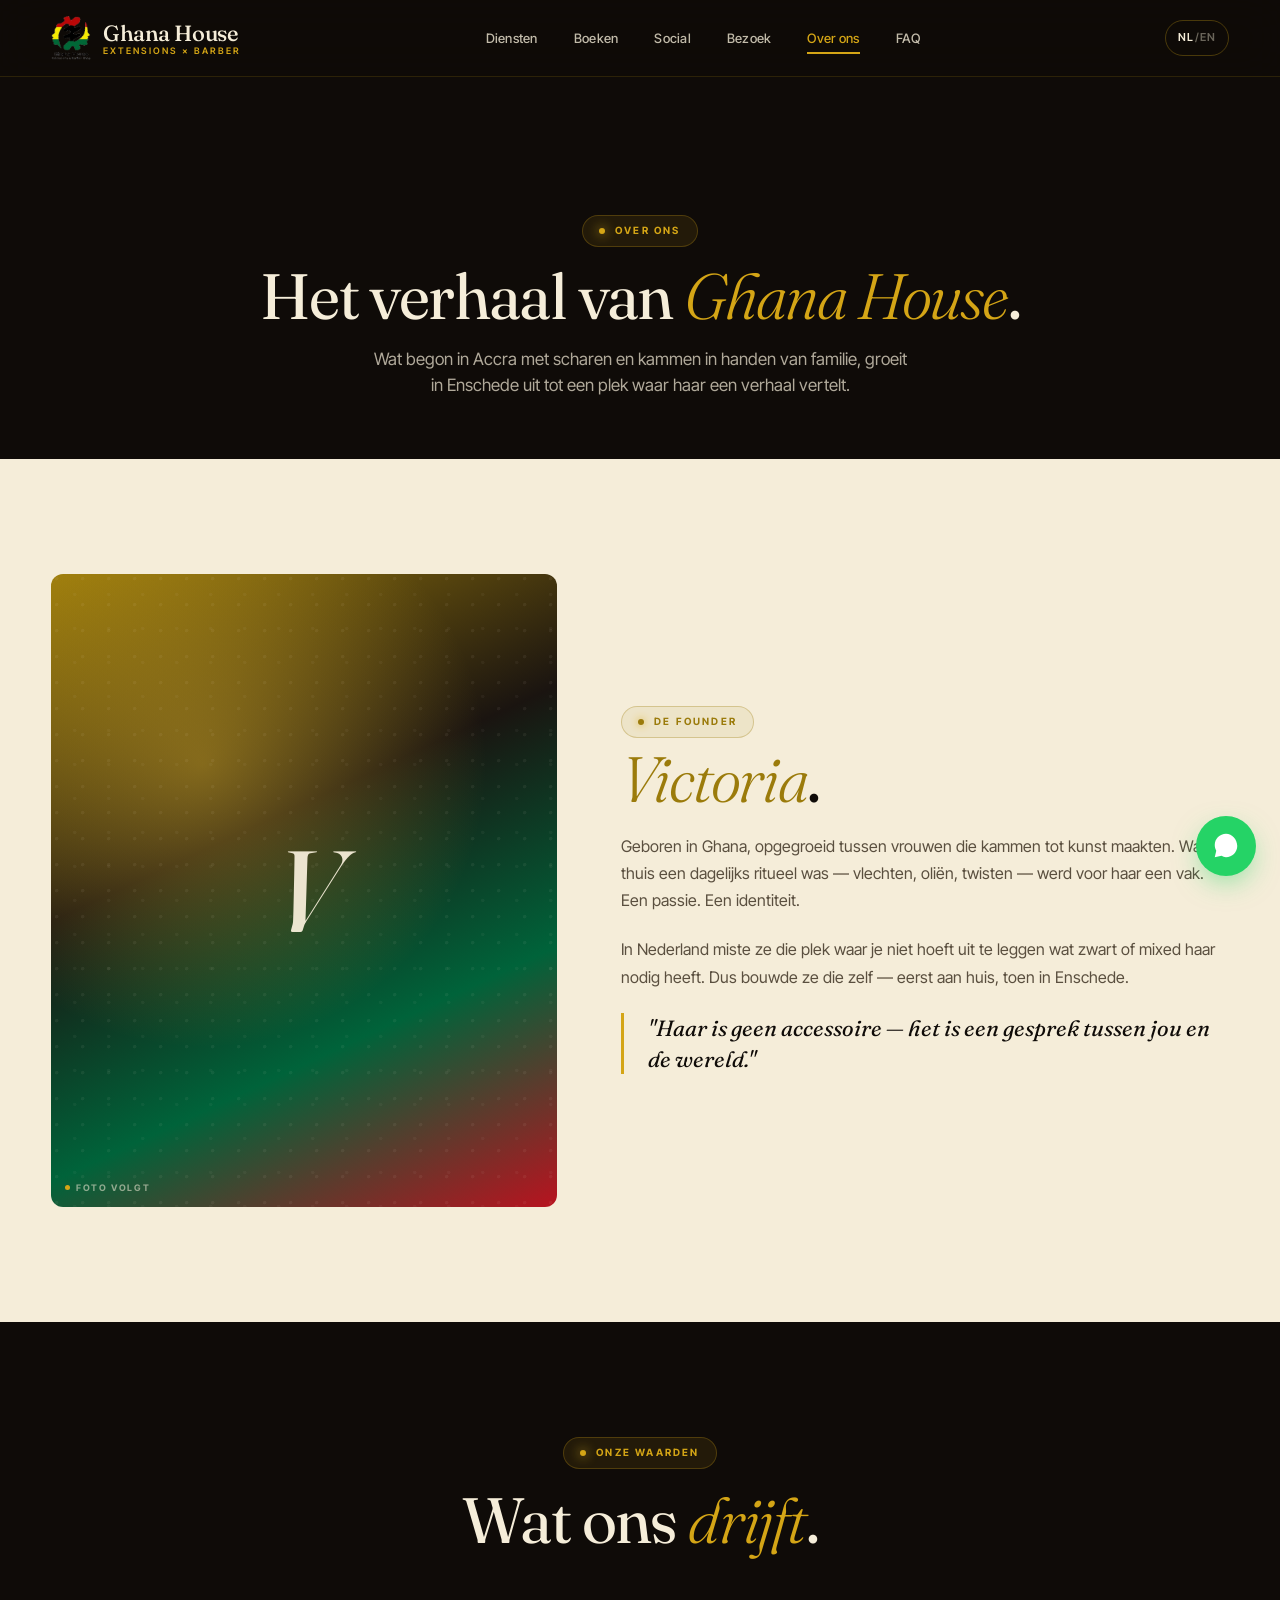
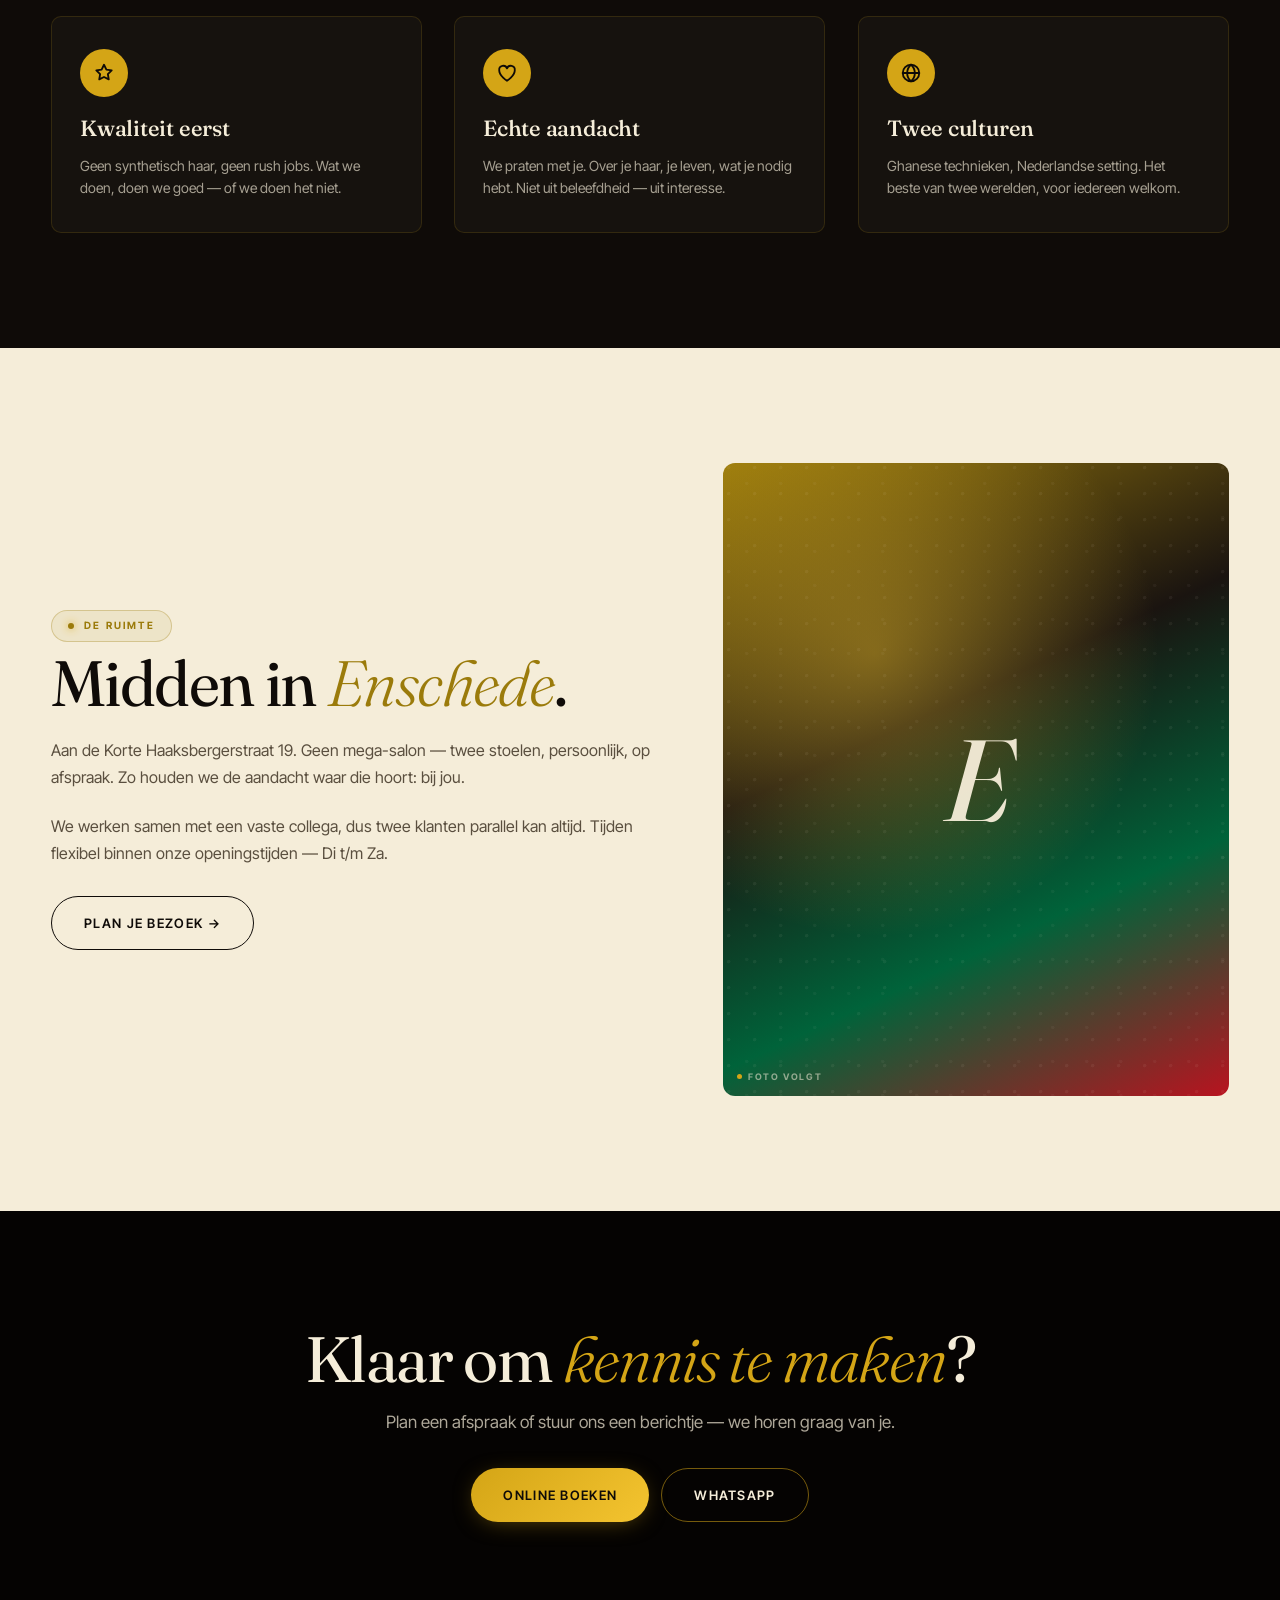
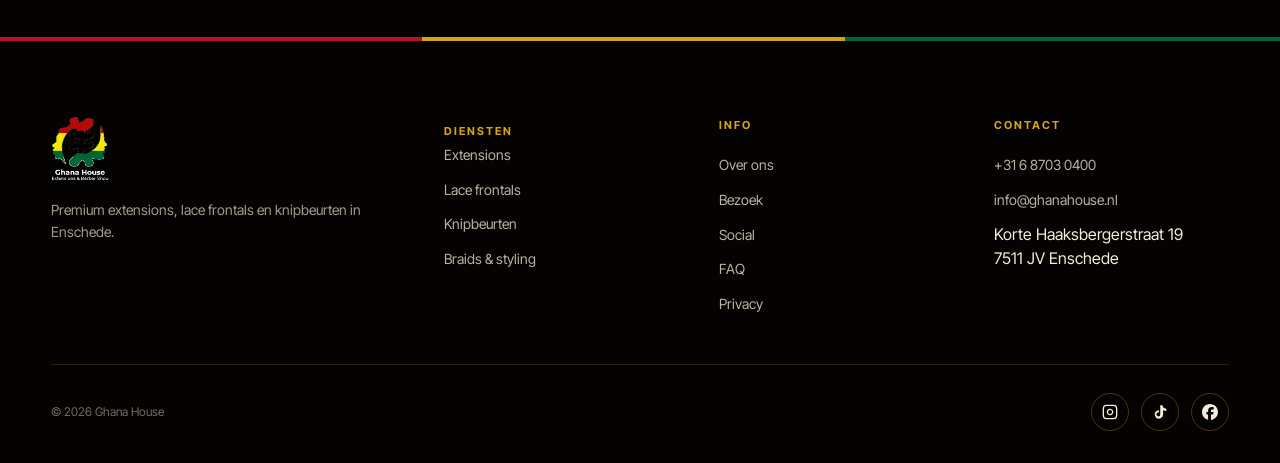
==== about.html @ c2b42cd7 "Add privacy statement (AVG) + footer links; link Google rating to real profile - New privacy.html: b" ====
<!DOCTYPE html>
<html lang="nl">
<head>
  <meta charset="UTF-8" />
  <meta name="viewport" content="width=device-width, initial-scale=1.0, viewport-fit=cover" />
  <meta name="theme-color" content="#0F0B08" />
  <title data-nl="Over ons — Ghana House" data-en="About — Ghana House">Over ons — Ghana House</title>
  <meta name="description" data-nl="Het verhaal van Ghana House — Victoria's reis van Accra naar Enschede. Ghanees vakmanschap in Twente." data-en="The story of Ghana House — Victoria's journey from Accra to Enschede. Ghanaian craftsmanship in Twente." content="Het verhaal van Ghana House — Victoria's reis van Accra naar Enschede. Ghanees vakmanschap in Twente." />
  <link rel="icon" type="image/png" href="/favicon.png" />
  <link rel="canonical" href="https://ghanahouse.nl/about" />
  <meta property="og:type" content="website" />
  <meta property="og:site_name" content="Ghana House" />
  <meta property="og:title" content="Over ons — Ghana House" />
  <meta property="og:description" content="Het verhaal van Ghana House — Victoria's reis van Accra naar Enschede. Ghanees vakmanschap in Twente." />
  <meta property="og:url" content="https://ghanahouse.nl/about" />
  <meta property="og:image" content="https://ghanahouse.nl/logo.png" />
  <meta property="og:locale" content="nl_NL" />
  <meta property="og:locale:alternate" content="en_GB" />
  <meta name="twitter:card" content="summary" />
  <meta name="twitter:title" content="Over ons — Ghana House" />
  <meta name="twitter:description" content="Het verhaal van Ghana House — Victoria's reis van Accra naar Enschede. Ghanees vakmanschap in Twente." />
  <meta name="twitter:image" content="https://ghanahouse.nl/logo.png" />
  <link rel="stylesheet" href="styles.css" />
</head>
<body>
  <a class="skip-link" href="#main"><span data-lang="nl">Naar inhoud</span><span data-lang="en">Skip to content</span></a>

  <header class="site-header">
    <div class="header-inner">
      <a href="/" class="brand-logo">
        <img src="logo.png" alt="Ghana House" />
        <div class="brand-logo-text"><span>Ghana House</span><small>Extensions × Barber</small></div>
      </a>
      <nav class="main-nav">
        <a href="/services"><span data-lang="nl">Diensten</span><span data-lang="en">Services</span></a>
        <a href="/booking"><span data-lang="nl">Boeken</span><span data-lang="en">Book</span></a>
        <a href="/social"><span data-lang="nl">Social</span><span data-lang="en">Social</span></a>
        <a href="/visit"><span data-lang="nl">Bezoek</span><span data-lang="en">Visit</span></a>
        <a href="/about"><span data-lang="nl">Over ons</span><span data-lang="en">About</span></a>
        <a href="/faq">FAQ</a>
      </nav>
      <div class="header-actions">
        <button class="lang-toggle" type="button" id="langToggle" aria-label="Switch language"><span class="lang-nl">NL</span><span style="opacity:.4">/</span><span class="lang-en">EN</span></button>
        <button class="menu-toggle" type="button" id="menuToggle" aria-label="Open menu">
          <svg viewBox="0 0 24 24" fill="none" stroke="currentColor" stroke-width="2"><line x1="3" y1="6" x2="21" y2="6"/><line x1="3" y1="12" x2="21" y2="12"/><line x1="3" y1="18" x2="21" y2="18"/></svg>
        </button>
      </div>
    </div>
  </header>

  <div class="mobile-menu" id="mobileMenu" aria-hidden="true">
    <button class="mobile-menu-close" type="button" id="menuClose" aria-label="Close menu">
      <svg viewBox="0 0 24 24" width="20" height="20" fill="none" stroke="currentColor" stroke-width="2"><line x1="18" y1="6" x2="6" y2="18"/><line x1="6" y1="6" x2="18" y2="18"/></svg>
    </button>
    <nav>
      <a href="/services" class="m-link"><span data-lang="nl">Diensten</span><span data-lang="en">Services</span></a>
      <a href="/booking" class="m-link"><span data-lang="nl">Boeken</span><span data-lang="en">Book</span></a>
      <a href="/social" class="m-link"><span data-lang="nl">Social</span><span data-lang="en">Social</span></a>
      <a href="/visit" class="m-link"><span data-lang="nl">Bezoek</span><span data-lang="en">Visit</span></a>
      <a href="/about" class="m-link"><span data-lang="nl">Over ons</span><span data-lang="en">About</span></a>
      <a href="/faq" class="m-link">FAQ</a>
    </nav>
    <div class="mobile-menu-foot">
      <a href="https://instagram.com/extensions_barbershop" target="_blank" rel="noopener" aria-label="Instagram"><svg viewBox="0 0 24 24" fill="none" stroke="currentColor" stroke-width="2"><rect x="2" y="2" width="20" height="20" rx="5"/><path d="M16 11.37A4 4 0 1 1 12.63 8 4 4 0 0 1 16 11.37z"/><line x1="17.5" y1="6.5" x2="17.51" y2="6.5"/></svg></a>
      <a href="https://tiktok.com/@extensions_barbershop" target="_blank" rel="noopener" aria-label="TikTok"><svg viewBox="0 0 24 24" fill="currentColor"><path d="M19.59 6.69a4.83 4.83 0 0 1-3.77-4.25V2h-3.45v13.67a2.89 2.89 0 0 1-5.2 1.74 2.89 2.89 0 0 1 2.31-4.64 2.93 2.93 0 0 1 .88.13V9.4a6.84 6.84 0 0 0-1-.05A6.33 6.33 0 0 0 5.8 20.1a6.34 6.34 0 0 0 10.86-4.43V9.05a8.16 8.16 0 0 0 4.77 1.52V7.5a4.85 4.85 0 0 1-1.84-.81z"/></svg></a>
      <a href="https://facebook.com/vickyronny" target="_blank" rel="noopener" aria-label="Facebook"><svg viewBox="0 0 24 24" fill="currentColor"><path d="M9.101 23.691v-7.98H6.627v-3.667h2.474v-1.58c0-4.085 1.848-5.978 5.858-5.978.401 0 .955.042 1.468.103a8.68 8.68 0 0 1 1.141.195v3.325a8.623 8.623 0 0 0-.653-.036 26.805 26.805 0 0 0-.733-.009c-.707 0-1.259.096-1.675.309a1.686 1.686 0 0 0-.679.622c-.258.42-.374.995-.374 1.752v1.297h3.919l-.386 2.103-.287 1.564h-3.246v8.245C19.396 23.238 24 18.179 24 12.044c0-6.627-5.373-12-12-12s-12 5.373-12 12c0 5.628 3.874 10.35 9.101 11.647Z"/></svg></a>
      <a href="https://wa.me/31687030400" target="_blank" rel="noopener" aria-label="WhatsApp"><svg viewBox="0 0 32 32" fill="currentColor"><path d="M16.003 3C9.382 3 4 8.383 4 15c0 2.124.555 4.193 1.61 6.014L4 28l7.18-1.586A11.94 11.94 0 0 0 16.003 28C22.624 28 28 22.617 28 16S22.624 3 16.003 3z"/></svg></a>
    </div>
  </div>

  <main id="main" tabindex="-1" style="padding-top: 100px;">

    <!-- HERO -->
    <section class="section-dark" style="padding-bottom: 60px;">
      <div class="container-narrow" style="text-align: center;">
        <span class="eyebrow reveal"><span data-lang="nl">Over ons</span><span data-lang="en">About</span></span>
        <h1 class="section-title reveal reveal-delay-1" style="margin-top: 16px;"><span data-lang="nl">Het verhaal van <em>Ghana House</em>.</span><span data-lang="en">The story of <em>Ghana House</em>.</span></h1>
        <p class="section-intro reveal reveal-delay-2" style="margin: 18px auto 0;"><span data-lang="nl">Wat begon in Accra met scharen en kammen in handen van familie, groeit in Enschede uit tot een plek waar haar een verhaal vertelt.</span><span data-lang="en">What started in Accra with scissors and combs in family hands, grows in Enschede into a place where hair tells a story.</span></p>
      </div>
    </section>

    <!-- VICTORIA STORY -->
    <section class="section-cream">
      <div class="container">
        <div class="story-grid">
          <div class="story-visual reveal">
            <!-- FOTO: photos/victoria.jpg verschijnt hier automatisch zodra toegevoegd. -->
            <img class="visual-photo" src="photos/victoria.jpg" alt="Victoria — founder Ghana House" onerror="this.remove()" />
            <div class="story-visual-text">V</div>
            <span class="visual-caption"><span data-lang="nl">Foto volgt</span><span data-lang="en">Photo coming</span></span>
          </div>
          <div class="story-content reveal reveal-delay-1">
            <span class="eyebrow"><span data-lang="nl">De founder</span><span data-lang="en">The founder</span></span>
            <h2 class="section-title" style="margin-top: 8px;"><span data-lang="nl"><em>Victoria</em>.</span><span data-lang="en"><em>Victoria</em>.</span></h2>
            <p><span data-lang="nl">Geboren in Ghana, opgegroeid tussen vrouwen die kammen tot kunst maakten. Wat thuis een dagelijks ritueel was — vlechten, oliën, twisten — werd voor haar een vak. Een passie. Een identiteit.</span><span data-lang="en">Born in Ghana, raised among women who turned combs into art. What was a daily ritual at home — braiding, oiling, twisting — became a trade for her. A passion. An identity.</span></p>
            <p><span data-lang="nl">In Nederland miste ze die plek waar je niet hoeft uit te leggen wat zwart of mixed haar nodig heeft. Dus bouwde ze die zelf — eerst aan huis, toen in Enschede.</span><span data-lang="en">In the Netherlands she missed that place where you don't have to explain what black or mixed hair needs. So she built it herself — first from home, then in Enschede.</span></p>
            <div class="story-quote"><span data-lang="nl">"Haar is geen accessoire — het is een gesprek tussen jou en de wereld."</span><span data-lang="en">"Hair is not an accessory — it's a conversation between you and the world."</span></div>
          </div>
        </div>
      </div>
    </section>

    <!-- VALUES — features row on dark -->
    <section class="section-dark">
      <div class="container">
        <div class="section-head center reveal">
          <span class="eyebrow"><span data-lang="nl">Onze waarden</span><span data-lang="en">Our values</span></span>
          <h2 class="section-title"><span data-lang="nl">Wat ons <em>drijft</em>.</span><span data-lang="en">What <em>drives</em> us.</span></h2>
        </div>

        <div class="features-row">
          <div class="feature-item reveal">
            <div class="feature-icon">
              <svg width="22" height="22" viewBox="0 0 24 24" fill="none" stroke="currentColor" stroke-width="2" stroke-linecap="round" stroke-linejoin="round"><path d="M12 3l2.6 5.3 5.8.85-4.2 4.1 1 5.75L12 16.3 6.8 19l1-5.75-4.2-4.1 5.8-.85Z"/></svg>
            </div>
            <h3><span data-lang="nl">Kwaliteit eerst</span><span data-lang="en">Quality first</span></h3>
            <p><span data-lang="nl">Geen synthetisch haar, geen rush jobs. Wat we doen, doen we goed — of we doen het niet.</span><span data-lang="en">No synthetic hair, no rush jobs. What we do, we do well — or we don't do it.</span></p>
          </div>
          <div class="feature-item reveal reveal-delay-1">
            <div class="feature-icon">
              <svg width="22" height="22" viewBox="0 0 24 24" fill="none" stroke="currentColor" stroke-width="2" stroke-linecap="round" stroke-linejoin="round"><path d="M12 20.5S3.5 15 3.5 8.9A4.4 4.4 0 0 1 12 7a4.4 4.4 0 0 1 8.5 1.9C20.5 15 12 20.5 12 20.5Z"/></svg>
            </div>
            <h3><span data-lang="nl">Echte aandacht</span><span data-lang="en">Real attention</span></h3>
            <p><span data-lang="nl">We praten met je. Over je haar, je leven, wat je nodig hebt. Niet uit beleefdheid — uit interesse.</span><span data-lang="en">We talk with you. About your hair, your life, what you need. Not out of politeness — out of interest.</span></p>
          </div>
          <div class="feature-item reveal reveal-delay-2">
            <div class="feature-icon">
              <svg width="22" height="22" viewBox="0 0 24 24" fill="none" stroke="currentColor" stroke-width="2" stroke-linecap="round" stroke-linejoin="round"><circle cx="12" cy="12" r="9"/><path d="M3 12h18"/><path d="M12 3c2.8 2.4 4.2 5.5 4.2 9s-1.4 6.6-4.2 9c-2.8-2.4-4.2-5.5-4.2-9S9.2 5.4 12 3Z"/></svg>
            </div>
            <h3><span data-lang="nl">Twee culturen</span><span data-lang="en">Two cultures</span></h3>
            <p><span data-lang="nl">Ghanese technieken, Nederlandse setting. Het beste van twee werelden, voor iedereen welkom.</span><span data-lang="en">Ghanaian techniques, Dutch setting. The best of two worlds, welcome to everyone.</span></p>
          </div>
        </div>
      </div>
    </section>

    <!-- THE SPACE -->
    <section class="section-cream">
      <div class="container">
        <div class="story-grid story-grid-reversed">
          <div class="story-content reveal">
            <span class="eyebrow"><span data-lang="nl">De ruimte</span><span data-lang="en">The space</span></span>
            <h2 class="section-title" style="margin-top: 8px;"><span data-lang="nl">Midden in <em>Enschede</em>.</span><span data-lang="en">Heart of <em>Enschede</em>.</span></h2>
            <p><span data-lang="nl">Aan de Korte Haaksbergerstraat 19. Geen mega-salon — twee stoelen, persoonlijk, op afspraak. Zo houden we de aandacht waar die hoort: bij jou.</span><span data-lang="en">On Korte Haaksbergerstraat 19. No mega-salon — two chairs, personal, by appointment. That way we keep the attention where it belongs: on you.</span></p>
            <p><span data-lang="nl">We werken samen met een vaste collega, dus twee klanten parallel kan altijd. Tijden flexibel binnen onze openingstijden — Di t/m Za.</span><span data-lang="en">We work with a regular colleague, so two clients in parallel is always possible. Times flexible within our opening hours — Tue through Sat.</span></p>
            <div style="margin-top: 28px;">
              <a href="/visit" class="btn btn-outline-dark"><span data-lang="nl">Plan je bezoek →</span><span data-lang="en">Plan your visit →</span></a>
            </div>
          </div>
          <div class="story-visual reveal reveal-delay-1">
            <!-- FOTO: photos/salon.jpg (de ruimte / interieur) verschijnt hier automatisch. -->
            <img class="visual-photo" src="photos/salon.jpg" alt="Ghana House salon in Enschede" onerror="this.remove()" />
            <div class="story-visual-text">E</div>
            <span class="visual-caption"><span data-lang="nl">Foto volgt</span><span data-lang="en">Photo coming</span></span>
          </div>
        </div>
      </div>
    </section>

    <!-- CTA -->
    <section class="section-noir" style="text-align: center;">
      <div class="container-narrow">
        <div class="reveal">
          <h2 class="section-title"><span data-lang="nl">Klaar om <em>kennis te maken</em>?</span><span data-lang="en">Ready to <em>meet</em>?</span></h2>
          <p class="section-intro" style="margin: 18px auto 32px;"><span data-lang="nl">Plan een afspraak of stuur ons een berichtje — we horen graag van je.</span><span data-lang="en">Book an appointment or send us a message — we'd love to hear from you.</span></p>
          <div style="display: flex; gap: 12px; flex-wrap: wrap; justify-content: center;">
            <a href="/booking" class="btn btn-gold"><span data-lang="nl">Online boeken</span><span data-lang="en">Book online</span></a>
            <a href="#" data-wa="generic" target="_blank" rel="noopener" class="btn btn-outline">WhatsApp</a>
          </div>
        </div>
      </div>
    </section>

  </main>

  <footer class="site-footer">
    <div class="footer-inner">
      <div class="footer-grid">
        <div class="footer-brand">
          <img src="logo-light.png" alt="Ghana House" />
          <p><span data-lang="nl">Premium extensions, lace frontals en knipbeurten in Enschede.</span><span data-lang="en">Premium extensions, lace frontals and cuts in Enschede.</span></p>
        </div>
        <div class="footer-col">
          <h4 data-lang="nl">Diensten</h4><h4 data-lang="en">Services</h4>
          <ul><li><a href="/services">Extensions</a></li><li><a href="/services">Lace frontals</a></li><li><a href="/services"><span data-lang="nl">Knipbeurten</span><span data-lang="en">Cuts</span></a></li><li><a href="/services">Braids &amp; styling</a></li></ul>
        </div>
        <div class="footer-col">
          <h4>Info</h4>
          <ul><li><a href="/about"><span data-lang="nl">Over ons</span><span data-lang="en">About</span></a></li><li><a href="/visit"><span data-lang="nl">Bezoek</span><span data-lang="en">Visit</span></a></li><li><a href="/social">Social</a></li><li><a href="/faq">FAQ</a></li><li><a href="/privacy">Privacy</a></li></ul>
        </div>
        <div class="footer-col">
          <h4>Contact</h4>
          <ul><li><a href="tel:+31687030400">+31 6 8703 0400</a></li><li><a href="mailto:info@ghanahouse.nl">info@ghanahouse.nl</a></li><li>Korte Haaksbergerstraat 19<br />7511 JV Enschede</li></ul>
        </div>
      </div>
      <div class="footer-bottom">
        <div>© <span id="year"></span> Ghana House</div>
        <div class="footer-socials">
          <a href="https://instagram.com/extensions_barbershop" target="_blank" rel="noopener" aria-label="Instagram"><svg viewBox="0 0 24 24" fill="none" stroke="currentColor" stroke-width="2"><rect x="2" y="2" width="20" height="20" rx="5"/><path d="M16 11.37A4 4 0 1 1 12.63 8 4 4 0 0 1 16 11.37z"/><line x1="17.5" y1="6.5" x2="17.51" y2="6.5"/></svg></a>
          <a href="https://tiktok.com/@extensions_barbershop" target="_blank" rel="noopener" aria-label="TikTok"><svg viewBox="0 0 24 24" fill="currentColor"><path d="M19.59 6.69a4.83 4.83 0 0 1-3.77-4.25V2h-3.45v13.67a2.89 2.89 0 0 1-5.2 1.74 2.89 2.89 0 0 1 2.31-4.64 2.93 2.93 0 0 1 .88.13V9.4a6.84 6.84 0 0 0-1-.05A6.33 6.33 0 0 0 5.8 20.1a6.34 6.34 0 0 0 10.86-4.43V9.05a8.16 8.16 0 0 0 4.77 1.52V7.5a4.85 4.85 0 0 1-1.84-.81z"/></svg></a>
          <a href="https://facebook.com/vickyronny" target="_blank" rel="noopener" aria-label="Facebook"><svg viewBox="0 0 24 24" fill="currentColor"><path d="M9.101 23.691v-7.98H6.627v-3.667h2.474v-1.58c0-4.085 1.848-5.978 5.858-5.978.401 0 .955.042 1.468.103a8.68 8.68 0 0 1 1.141.195v3.325a8.623 8.623 0 0 0-.653-.036 26.805 26.805 0 0 0-.733-.009c-.707 0-1.259.096-1.675.309a1.686 1.686 0 0 0-.679.622c-.258.42-.374.995-.374 1.752v1.297h3.919l-.386 2.103-.287 1.564h-3.246v8.245C19.396 23.238 24 18.179 24 12.044c0-6.627-5.373-12-12-12s-12 5.373-12 12c0 5.628 3.874 10.35 9.101 11.647Z"/></svg></a>
        </div>
      </div>
    </div>
  </footer>

  <a href="#" data-wa="generic" target="_blank" rel="noopener" class="float-wa" aria-label="WhatsApp ons">
    <svg viewBox="0 0 32 32" fill="currentColor"><path d="M16.003 3C9.382 3 4 8.383 4 15c0 2.124.555 4.193 1.61 6.014L4 28l7.18-1.586A11.94 11.94 0 0 0 16.003 28C22.624 28 28 22.617 28 16S22.624 3 16.003 3z"/></svg>
  </a>

  <script>document.getElementById('year').textContent = new Date().getFullYear();</script>
  <script src="script.js"></script>
</body>
</html>
---- styles.css ----
/* ============================================================
   GHANA HOUSE v4 — Luxe / Editorial / Diagonal
   ============================================================ */
@import url('https://fonts.googleapis.com/css2?family=Fraunces:ital,opsz,wght@0,9..144,300;0,9..144,400;0,9..144,500;0,9..144,600;0,9..144,700;1,9..144,400;1,9..144,500&family=Inter+Tight:wght@300;400;500;600;700;800&display=swap');

:root {
  --noir: #0F0B08; --noir-soft: #1A1410; --noir-deep: #050302;
  --cream: #F5EDD9; --cream-deep: #EADFC4; --cream-soft: #FAF4E8; --bone: #FAF6EC;
  --gold: #D4A516; --gold-bright: #F4C430; --gold-deep: #9B7B0B; --gold-soft: rgba(212, 165, 22, 0.15);
  --red: #B8131F; --red-bright: #CE1126;
  --green: #00633A; --green-bright: #008045;
  --neutral-200: #2A2520; --neutral-400: #58504A; --neutral-500: #8C7E68; --neutral-700: #5A4F3F;
  --warm-tan: #C9A876;
  --font-display: "Fraunces", Georgia, "Times New Roman", serif;
  --font-body: "Inter Tight", -apple-system, BlinkMacSystemFont, "Segoe UI", sans-serif;
  --radius-sm: 4px; --radius-md: 10px; --radius-lg: 22px; --radius-pill: 999px;
  --max-w: 1280px; --gutter: clamp(20px, 4vw, 56px);
}

*, *::before, *::after { box-sizing: border-box; }
html { -webkit-font-smoothing: antialiased; -moz-osx-font-smoothing: grayscale; scroll-behavior: smooth; }
body { margin: 0; font-family: var(--font-body); font-size: 16px; line-height: 1.55; color: var(--cream); background: var(--noir); overflow-x: hidden; }
img, svg { max-width: 100%; display: block; }
a { color: inherit; text-decoration: none; }
button { font: inherit; cursor: pointer; border: 0; background: transparent; color: inherit; }
input, select, textarea { font: inherit; }

[data-lang] { display: none; }
html[lang="nl"] [data-lang="nl"] { display: inline; }
html[lang="en"] [data-lang="en"] { display: inline; }
html[lang="nl"] [data-lang="en"] { display: none !important; }
html[lang="en"] [data-lang="nl"] { display: none !important; }

/* SECTIONS */
.section-dark, .section-cream, .section-noir { position: relative; padding: clamp(64px, 9vw, 140px) var(--gutter); }
.section-dark { background: var(--noir); color: var(--cream); }
.section-cream { background: var(--cream); color: var(--noir); }
.section-noir { background: var(--noir-deep); color: var(--cream); }
.container { max-width: var(--max-w); margin: 0 auto; }
.container-narrow { max-width: 920px; margin: 0 auto; }

/* HEADER */
.site-header {
  position: fixed; top: 0; left: 0; right: 0; z-index: 100;
  padding: 16px var(--gutter);
  background: rgba(15, 11, 8, 0.85);
  backdrop-filter: blur(20px) saturate(1.4);
  -webkit-backdrop-filter: blur(20px) saturate(1.4);
  border-bottom: 1px solid rgba(212, 165, 22, 0.15);
  transition: padding 0.3s ease, background 0.3s ease;
}
.site-header.scrolled { padding: 10px var(--gutter); background: rgba(15, 11, 8, 0.95); }
.header-inner { display: flex; align-items: center; justify-content: space-between; max-width: var(--max-w); margin: 0 auto; gap: 24px; }

.brand-logo { display: flex; align-items: center; gap: 12px; font-family: var(--font-display); font-weight: 500; font-size: 22px; letter-spacing: -0.02em; color: var(--cream); }
.brand-logo img { height: 44px; width: auto; transition: transform 0.3s ease; }
.brand-logo:hover img { transform: rotate(-4deg); }
.brand-logo-text { display: flex; flex-direction: column; line-height: 1; }
.brand-logo-text small { font-family: var(--font-body); font-size: 9px; letter-spacing: 0.22em; text-transform: uppercase; color: var(--gold); margin-top: 2px; font-weight: 600; }

.main-nav { display: flex; align-items: center; gap: 4px; }
.main-nav a { position: relative; padding: 10px 16px; font-size: 13px; font-weight: 500; letter-spacing: 0.02em; color: var(--cream); opacity: 0.78; transition: opacity 0.2s, color 0.2s; }
.main-nav a:hover { opacity: 1; color: var(--gold-bright); }
.main-nav a.active { opacity: 1; color: var(--gold); }
.main-nav a.active::after { content: ''; position: absolute; bottom: 4px; left: 16px; right: 16px; height: 2px; background: var(--gold); }

.header-actions { display: flex; align-items: center; gap: 10px; }
.lang-toggle { font-size: 11px; letter-spacing: 0.1em; font-weight: 600; color: var(--cream); padding: 8px 12px; border: 1px solid rgba(212, 165, 22, 0.3); border-radius: var(--radius-pill); transition: all 0.2s; }
.lang-toggle:hover { border-color: var(--gold); color: var(--gold-bright); }
html[lang="nl"] .lang-toggle .lang-en { opacity: 0.4; }
html[lang="en"] .lang-toggle .lang-nl { opacity: 0.4; }

.menu-toggle {
  display: none;
  width: 44px; height: 44px;
  align-items: center; justify-content: center;
  border: 1px solid rgba(212, 165, 22, 0.3);
  border-radius: 50%;
  background: transparent;
  color: var(--cream);
  transition: all 0.2s;
  -webkit-tap-highlight-color: transparent;
}
.menu-toggle:hover { border-color: var(--gold); color: var(--gold-bright); }
.menu-toggle:active { transform: scale(0.95); }
.menu-toggle svg { width: 20px; height: 20px; }

/* MOBILE MENU — FIXED visibility bug with opacity + pointer-events + visibility */
.mobile-menu {
  position: fixed;
  top: 0; left: 0;
  width: 100vw; height: 100vh; height: 100dvh;
  background: linear-gradient(165deg, var(--noir) 0%, var(--noir-deep) 100%);
  z-index: 250;
  padding: 90px 28px 32px;
  overflow-y: auto;
  -webkit-overflow-scrolling: touch;
  opacity: 0;
  pointer-events: none;
  visibility: hidden;
  transform: translateX(100%);
  transition: transform 0.4s cubic-bezier(0.4, 0, 0.2, 1), opacity 0.3s ease, visibility 0s linear 0.4s;
}
.mobile-menu.open {
  transform: translateX(0);
  opacity: 1;
  pointer-events: auto;
  visibility: visible;
  transition: transform 0.4s cubic-bezier(0.4, 0, 0.2, 1), opacity 0.2s ease, visibility 0s linear 0s;
}
.mobile-menu::before {
  content: '';
  position: absolute;
  top: 0; right: 0; bottom: 0;
  width: 110px;
  background: linear-gradient(135deg, var(--red) 0%, var(--gold) 50%, var(--green) 100%);
  clip-path: polygon(55% 0, 100% 0, 100% 100%, 0 100%);
  opacity: 0.16;
  pointer-events: none;
}
.mobile-menu-close {
  position: absolute;
  top: 22px; right: 22px;
  width: 44px; height: 44px;
  display: flex; align-items: center; justify-content: center;
  border: 1px solid rgba(212, 165, 22, 0.3);
  border-radius: 50%;
  background: transparent;
  color: var(--cream);
  z-index: 2;
  transition: all 0.2s;
  -webkit-tap-highlight-color: transparent;
}
.mobile-menu-close:hover { color: var(--gold-bright); border-color: var(--gold); }
.mobile-menu nav { display: flex; flex-direction: column; gap: 2px; max-width: 480px; margin: 0 auto; position: relative; z-index: 1; }
.mobile-menu nav a.m-link {
  font-family: var(--font-display);
  font-size: clamp(32px, 7vw, 46px);
  font-weight: 400;
  letter-spacing: -0.02em;
  padding: 14px 0;
  color: var(--cream);
  border-bottom: 1px solid rgba(212, 165, 22, 0.18);
  display: flex; align-items: center; justify-content: space-between;
  transition: color 0.2s, padding-left 0.25s;
}
.mobile-menu nav a.m-link::after { content: '→'; font-size: 0.6em; color: var(--gold); opacity: 0; transition: opacity 0.2s, transform 0.25s; }
.mobile-menu nav a.m-link:hover, .mobile-menu nav a.m-link:active { color: var(--gold-bright); padding-left: 12px; }
.mobile-menu nav a.m-link:hover::after, .mobile-menu nav a.m-link:active::after { opacity: 1; transform: translateX(-4px); }
.mobile-menu-foot { margin-top: 40px; padding-top: 24px; border-top: 1px solid rgba(212, 165, 22, 0.18); display: flex; flex-wrap: wrap; gap: 18px; justify-content: center; max-width: 480px; margin-left: auto; margin-right: auto; position: relative; z-index: 1; }
.mobile-menu-foot a { width: 44px; height: 44px; display: flex; align-items: center; justify-content: center; border: 1px solid rgba(212, 165, 22, 0.3); border-radius: 50%; color: var(--cream); transition: all 0.2s; }
.mobile-menu-foot a:hover { border-color: var(--gold); color: var(--gold-bright); transform: translateY(-2px); }
.mobile-menu-foot svg { width: 18px; height: 18px; }

/* BUTTONS */
.btn { display: inline-flex; align-items: center; justify-content: center; gap: 10px; padding: 16px 32px; font-size: 13px; letter-spacing: 0.1em; text-transform: uppercase; font-weight: 600; border-radius: var(--radius-pill); transition: all 0.25s; cursor: pointer; position: relative; overflow: hidden; }
.btn-gold { background: linear-gradient(135deg, var(--gold) 0%, var(--gold-bright) 100%); color: var(--noir); box-shadow: 0 4px 24px -8px rgba(212, 165, 22, 0.55); }
.btn-gold:hover { transform: translateY(-2px); box-shadow: 0 10px 32px -8px rgba(244, 196, 48, 0.7); }
.btn-gold::before { content: ''; position: absolute; inset: 0; background: linear-gradient(135deg, transparent 30%, rgba(255,255,255,0.35) 50%, transparent 70%); transform: translateX(-100%); transition: transform 0.6s ease; }
.btn-gold:hover::before { transform: translateX(100%); }
.btn-outline { background: transparent; color: var(--cream); border: 1.5px solid rgba(212, 165, 22, 0.55); }
.btn-outline:hover { border-color: var(--gold); color: var(--gold-bright); transform: translateY(-2px); }
.btn-outline-dark { background: transparent; color: var(--noir); border: 1.5px solid var(--noir); }
.btn-outline-dark:hover { background: var(--noir); color: var(--cream); }
.btn-wa { background: #25D366; color: white; box-shadow: 0 8px 24px -8px rgba(37, 211, 102, 0.55); }
.btn-wa:hover { background: #1FB855; transform: translateY(-2px); box-shadow: 0 12px 32px -8px rgba(37, 211, 102, 0.7); }
.btn-wa svg { width: 20px; height: 20px; }
.btn-dark { background: var(--noir); color: var(--cream); }
.btn-dark:hover { background: var(--noir-soft); transform: translateY(-2px); }

/* EYEBROW */
.eyebrow { display: inline-flex; align-items: center; gap: 10px; padding: 7px 16px; font-size: 10px; letter-spacing: 0.22em; text-transform: uppercase; font-weight: 700; color: var(--gold); background: rgba(212, 165, 22, 0.1); border: 1px solid rgba(212, 165, 22, 0.25); border-radius: var(--radius-pill); }
.eyebrow::before { content: ''; width: 6px; height: 6px; background: var(--gold); border-radius: 50%; box-shadow: 0 0 12px var(--gold-bright); }
.section-cream .eyebrow { color: var(--gold-deep); background: rgba(155, 123, 11, 0.08); border-color: rgba(155, 123, 11, 0.3); }
.section-cream .eyebrow::before { background: var(--gold-deep); box-shadow: 0 0 8px var(--gold); }

/* HERO */
.hero { position: relative; min-height: 100vh; min-height: 100dvh; padding-top: 120px; padding-bottom: 80px; display: flex; align-items: center; background: var(--noir); overflow: hidden; }
.hero::before { content: ''; position: absolute; top: -20%; left: -10%; width: 60%; height: 90%; background: radial-gradient(circle, rgba(212, 165, 22, 0.18) 0%, transparent 60%); filter: blur(80px); pointer-events: none; }
.hero::after { content: ''; position: absolute; bottom: -10%; right: -15%; width: 60%; height: 90%; background: radial-gradient(circle, rgba(184, 19, 31, 0.12) 0%, transparent 60%); filter: blur(80px); pointer-events: none; }
.hero-inner { position: relative; max-width: var(--max-w); width: 100%; margin: 0 auto; display: grid; grid-template-columns: 1.4fr 1fr; gap: 60px; align-items: center; padding: 0 var(--gutter); padding-right: calc(var(--gutter) + 64px); z-index: 2; }
.hero-content { display: flex; flex-direction: column; gap: 28px; }
.hero-content h1 { font-family: var(--font-display); font-size: clamp(48px, 9vw, 120px); line-height: 0.95; letter-spacing: -0.03em; font-weight: 400; margin: 0; color: var(--cream); }
.hero-content h1 em { font-style: italic; font-weight: 300; color: var(--gold-bright); font-variation-settings: "opsz" 144; }
.hero-content h1 .underline-flag { position: relative; display: inline-block; }
.hero-content h1 .underline-flag::after { content: ''; position: absolute; left: 0; right: 0; bottom: 8px; height: 4px; background: linear-gradient(90deg, var(--red) 0%, var(--red) 33%, var(--gold) 33%, var(--gold) 66%, var(--green) 66%, var(--green) 100%); z-index: -1; opacity: 0.85; }
.hero-lead { font-size: clamp(16px, 1.6vw, 19px); color: rgba(245, 237, 217, 0.78); max-width: 540px; line-height: 1.55; }
.hero-actions { display: flex; gap: 12px; flex-wrap: wrap; margin-top: 8px; }
.hero-stats { display: flex; gap: 36px; margin-top: 32px; padding-top: 28px; border-top: 1px solid rgba(212, 165, 22, 0.2); }
.hero-stat { display: flex; flex-direction: column; gap: 4px; }
.hero-stat-num { font-family: var(--font-display); font-size: 30px; font-weight: 500; color: var(--gold); line-height: 1; }
.hero-stat-label { font-size: 10px; letter-spacing: 0.18em; text-transform: uppercase; color: rgba(245, 237, 217, 0.55); font-weight: 600; }

.hero-visual { position: relative; aspect-ratio: 3/4; overflow: hidden; border-radius: 12px; box-shadow: 0 30px 80px -20px rgba(0, 0, 0, 0.55); }
.hero-visual-inner { position: absolute; inset: 0; background: linear-gradient(160deg, var(--gold-deep) 0%, var(--noir-soft) 35%, var(--red) 70%, var(--noir-deep) 100%); display: flex; align-items: center; justify-content: center; }
.hero-visual-logo { font-family: var(--font-display); font-size: clamp(70px, 9vw, 110px); font-weight: 500; font-style: italic; color: rgba(245, 237, 217, 0.95); letter-spacing: -0.03em; position: relative; z-index: 2; }
.hero-visual::after { content: ''; position: absolute; inset: 0; background: radial-gradient(circle at 30% 20%, rgba(244, 196, 48, 0.4) 0%, transparent 50%), radial-gradient(circle at 80% 80%, rgba(184, 19, 31, 0.3) 0%, transparent 60%); pointer-events: none; }

/* HERO side strip with social icons — the diagonal cut-in */
.hero-side-strip { position: absolute; top: 0; right: 0; bottom: 0; width: 64px; background: linear-gradient(180deg, var(--gold-deep) 0%, var(--red) 50%, var(--green) 100%); clip-path: polygon(45% 0, 100% 0, 100% 100%, 0 100%); z-index: 3; display: flex; align-items: center; justify-content: center; }
.hero-side-strip-inner { display: flex; flex-direction: column; gap: 18px; align-items: center; padding: 24px 0; position: relative; z-index: 1; }
.hero-side-strip a { width: 32px; height: 32px; display: flex; align-items: center; justify-content: center; color: var(--cream); opacity: 0.92; transition: all 0.2s; }
.hero-side-strip a:hover { opacity: 1; transform: scale(1.18); color: white; }
.hero-side-strip svg { width: 20px; height: 20px; }
.hero-side-strip-label { writing-mode: vertical-rl; text-orientation: mixed; transform: rotate(180deg); font-size: 9px; letter-spacing: 0.25em; text-transform: uppercase; color: rgba(255,255,255,0.9); font-weight: 700; margin-bottom: 8px; }

@media (max-width: 980px) {
  .hero-inner { grid-template-columns: 1fr; gap: 40px; padding-right: calc(var(--gutter) + 56px); }
  .hero-visual { max-width: 380px; }
  .hero-side-strip { width: 52px; }
}
@media (max-width: 600px) {
  .hero { padding-top: 96px; padding-bottom: 60px; min-height: auto; }
  .hero-inner { padding-right: 56px; }
  .hero-content h1 { font-size: clamp(40px, 13vw, 64px); }
  .hero-stats { gap: 20px; flex-wrap: wrap; }
  .hero-stat-num { font-size: 24px; }
  .hero-visual { max-width: 100%; aspect-ratio: 4/3; }
  .hero-side-strip { width: 44px; }
  .hero-side-strip a { width: 28px; height: 28px; }
  .hero-side-strip svg { width: 16px; height: 16px; }
  .hero-side-strip-label { font-size: 8px; letter-spacing: 0.18em; }
}

/* SIDE STRIP — for other pages too (lighter version) */
.side-strip-pages { position: fixed; top: 50%; right: 0; transform: translateY(-50%); z-index: 70; display: flex; flex-direction: column; gap: 4px; padding: 16px 12px; background: rgba(15, 11, 8, 0.85); backdrop-filter: blur(10px); border-radius: var(--radius-pill) 0 0 var(--radius-pill); border: 1px solid rgba(212, 165, 22, 0.25); border-right: 0; }
.side-strip-pages a { width: 36px; height: 36px; display: flex; align-items: center; justify-content: center; color: var(--cream); opacity: 0.85; border-radius: 50%; transition: all 0.2s; }
.side-strip-pages a:hover { opacity: 1; color: var(--gold-bright); background: rgba(212, 165, 22, 0.1); }
.side-strip-pages svg { width: 18px; height: 18px; }
@media (max-width: 700px) { .side-strip-pages { display: none; } }

/* MARQUEE */
.marquee { background: var(--gold); color: var(--noir); padding: 14px 0; overflow: hidden; border-top: 1px solid var(--gold-deep); border-bottom: 1px solid var(--gold-deep); position: relative; }
.marquee-track { display: flex; gap: 48px; width: fit-content; animation: marqueeScroll 38s linear infinite; white-space: nowrap; align-items: center; }
@keyframes marqueeScroll { from { transform: translateX(0); } to { transform: translateX(-50%); } }
.marquee-track > span { display: inline-flex; align-items: center; gap: 16px; font-family: var(--font-display); font-weight: 500; font-size: 22px; font-style: italic; letter-spacing: -0.01em; }
.marquee-track > span::after { content: '✦'; font-size: 14px; color: var(--noir); opacity: 0.55; font-style: normal; }
.marquee:hover .marquee-track { animation-play-state: paused; }

/* SECTION HEADERS */
.section-head { display: flex; flex-direction: column; gap: 18px; margin-bottom: 64px; max-width: 720px; }
.section-head.center { margin-left: auto; margin-right: auto; align-items: center; text-align: center; }
.section-title { font-family: var(--font-display); font-size: clamp(36px, 5.5vw, 64px); line-height: 1.02; letter-spacing: -0.025em; font-weight: 400; margin: 0; }
.section-title em { font-style: italic; color: var(--gold); font-weight: 300; }
.section-cream .section-title em { color: var(--gold-deep); }
.section-intro { font-size: 17px; color: rgba(245, 237, 217, 0.7); max-width: 540px; line-height: 1.55; }
.section-cream .section-intro { color: var(--neutral-700); }

/* SERVICES */
.services-grid { display: grid; grid-template-columns: repeat(12, 1fr); gap: 16px; }
.service-card { background: var(--noir-soft); border: 1px solid rgba(212, 165, 22, 0.18); padding: 36px 32px 32px; border-radius: var(--radius-md); position: relative; overflow: hidden; transition: transform 0.3s ease, border-color 0.3s ease; }
.section-cream .service-card { background: var(--cream-soft); border-color: rgba(155, 123, 11, 0.2); }
.service-card:hover { transform: translateY(-4px); border-color: var(--gold); }
.service-card::before { content: ''; position: absolute; top: 0; right: 0; width: 50px; height: 50px; background: var(--gold); clip-path: polygon(100% 0, 0 0, 100% 100%); opacity: 0.35; transition: opacity 0.3s, width 0.3s, height 0.3s; }
.service-card:hover::before { opacity: 0.8; width: 64px; height: 64px; }
.service-number { font-family: var(--font-display); font-size: 13px; font-weight: 500; color: var(--gold); letter-spacing: 0.06em; margin-bottom: 16px; font-style: italic; display: block; }
.section-cream .service-number { color: var(--gold-deep); }
.service-card h3 { font-family: var(--font-display); font-size: 26px; font-weight: 500; letter-spacing: -0.015em; margin: 0 0 12px; line-height: 1.1; }
.service-card p { font-size: 14px; color: rgba(245, 237, 217, 0.65); line-height: 1.6; margin: 0 0 24px; }
.section-cream .service-card p { color: var(--neutral-700); }
.service-meta { display: flex; align-items: center; justify-content: space-between; padding-top: 18px; border-top: 1px solid rgba(212, 165, 22, 0.15); font-size: 12px; }
.section-cream .service-meta { border-top-color: rgba(155, 123, 11, 0.18); }
.service-price { font-family: var(--font-display); font-size: 22px; font-weight: 500; color: var(--gold); }
.section-cream .service-price { color: var(--gold-deep); }
.service-duration { color: rgba(245, 237, 217, 0.5); letter-spacing: 0.06em; text-transform: uppercase; font-size: 10px; font-weight: 600; }
.section-cream .service-duration { color: var(--neutral-500); }
.service-card.span-7 { grid-column: span 7; } .service-card.span-5 { grid-column: span 5; }
.service-card.span-6 { grid-column: span 6; } .service-card.span-4 { grid-column: span 4; } .service-card.span-3 { grid-column: span 3; } .service-card.span-12 { grid-column: span 12; }
.service-card.featured { background: linear-gradient(135deg, var(--noir-soft) 0%, var(--noir) 60%); border-color: var(--gold); padding: 44px 40px; }
.section-cream .service-card.featured { background: linear-gradient(135deg, var(--cream-soft) 0%, var(--cream) 60%); }
.service-card.featured h3 { font-size: 36px; }
.service-card.featured::before { width: 80px; height: 80px; opacity: 0.6; }
@media (max-width: 900px) {
  .services-grid { grid-template-columns: repeat(6, 1fr); }
  .service-card.span-7, .service-card.span-5, .service-card.span-6, .service-card.span-4, .service-card.span-3, .service-card.span-12 { grid-column: span 6; }
}
@media (max-width: 600px) {
  .services-grid { grid-template-columns: 1fr; gap: 14px; }
  .service-card.span-7, .service-card.span-5, .service-card.span-6, .service-card.span-4, .service-card.span-3, .service-card.span-12 { grid-column: span 1; }
  .service-card { padding: 26px 22px 22px; }
  .service-card.featured { padding: 30px 24px; }
  .service-card h3 { font-size: 22px; }
  .service-card.featured h3 { font-size: 26px; }
  .service-card p { font-size: 13.5px; margin-bottom: 18px; }
  .service-card .service-method-badge { font-size: 9px; padding: 4px 9px; margin-bottom: 12px; }
  .service-card .service-number { font-size: 11px; }
  .service-meta { gap: 6px; }
  .service-price { font-size: 18px; }
  .service-duration { font-size: 12px; }
  /* Disable hover effects on mobile */
  .service-card:hover { transform: none; }
}

/* FEATURES */
.features-row { display: grid; grid-template-columns: repeat(3, 1fr); gap: 32px; }
@media (max-width: 800px) { .features-row { grid-template-columns: 1fr; gap: 28px; } }
.feature-item { position: relative; padding: 32px 28px; background: rgba(245, 237, 217, 0.03); border: 1px solid rgba(212, 165, 22, 0.15); border-radius: var(--radius-md); transition: all 0.3s; }
.section-cream .feature-item { background: rgba(15, 11, 8, 0.03); border-color: rgba(155, 123, 11, 0.15); }
.feature-item:hover { border-color: var(--gold); transform: translateY(-2px); }
.feature-item h3 { font-family: var(--font-display); font-size: 22px; margin: 14px 0 10px; font-weight: 500; letter-spacing: -0.01em; }
.feature-item p { font-size: 14px; margin: 0; color: rgba(245, 237, 217, 0.65); line-height: 1.6; }
.section-cream .feature-item p { color: var(--neutral-700); }
.feature-icon { display: inline-flex; align-items: center; justify-content: center; width: 48px; height: 48px; background: var(--gold); color: var(--noir); border-radius: 50%; font-family: var(--font-display); font-size: 22px; font-style: italic; font-weight: 500; flex-shrink: 0; }
.feature-icon svg { color: var(--noir); }

/* STORY */
.story-grid { display: grid; grid-template-columns: 1fr 1.2fr; gap: 64px; align-items: center; }
.story-grid-reversed { grid-template-columns: 1.2fr 1fr; }
@media (max-width: 900px) { .story-grid, .story-grid-reversed { grid-template-columns: 1fr; gap: 40px; } }
.story-visual { position: relative; aspect-ratio: 4/5; background: linear-gradient(155deg, var(--gold-deep) 0%, var(--noir-soft) 40%, var(--green) 70%, var(--red) 100%); border-radius: 12px; overflow: hidden; display: flex; align-items: center; justify-content: center; }
.story-visual-text { font-family: var(--font-display); font-size: clamp(72px, 9vw, 130px); font-weight: 500; font-style: italic; color: rgba(245, 237, 217, 0.95); letter-spacing: -0.04em; position: relative; z-index: 2; }
.story-visual::after { content: ''; position: absolute; inset: 0; background: radial-gradient(circle at 30% 30%, rgba(244, 196, 48, 0.4) 0%, transparent 50%); }
.story-content > * + * { margin-top: 22px; }
.story-content p { color: rgba(245, 237, 217, 0.75); line-height: 1.7; font-size: 16px; }
.section-cream .story-content p { color: var(--neutral-700); }
.story-quote { border-left: 3px solid var(--gold); padding-left: 24px; font-family: var(--font-display); font-style: italic; font-size: 22px; font-weight: 400; line-height: 1.4; color: var(--cream); }
.section-cream .story-quote { color: var(--noir); }

/* FOOTER */
.site-footer { background: var(--noir-deep); color: var(--cream); padding: 80px var(--gutter) 32px; position: relative; }
.site-footer::before { content: ''; position: absolute; top: 0; left: 0; right: 0; height: 4px; background: linear-gradient(90deg, var(--red) 0%, var(--red) 33%, var(--gold) 33%, var(--gold) 66%, var(--green) 66%, var(--green) 100%); }
.footer-inner { max-width: var(--max-w); margin: 0 auto; }
.footer-grid { display: grid; grid-template-columns: 1.5fr 1fr 1fr 1fr; gap: 40px; padding-bottom: 48px; border-bottom: 1px solid rgba(212, 165, 22, 0.18); }
@media (max-width: 800px) { .footer-grid { grid-template-columns: 1fr 1fr; gap: 32px; } }
@media (max-width: 500px) { .footer-grid { grid-template-columns: 1fr; gap: 28px; } }
.footer-brand img { height: 64px; width: auto; margin-bottom: 18px; }
.footer-brand p { color: rgba(245, 237, 217, 0.65); max-width: 320px; font-size: 14px; line-height: 1.6; }
.footer-col h4 { font-family: var(--font-body); font-size: 11px; letter-spacing: 0.18em; text-transform: uppercase; color: var(--gold); font-weight: 700; margin: 0 0 18px; }
.footer-col ul { list-style: none; padding: 0; margin: 0; display: flex; flex-direction: column; gap: 10px; }
.footer-col a { color: rgba(245, 237, 217, 0.75); font-size: 14px; transition: color 0.2s; }
.footer-col a:hover { color: var(--gold-bright); }
.footer-bottom { display: flex; justify-content: space-between; align-items: center; padding-top: 28px; font-size: 12px; color: rgba(245, 237, 217, 0.45); flex-wrap: wrap; gap: 16px; }
.footer-socials { display: flex; gap: 12px; }
.footer-socials a { width: 38px; height: 38px; display: flex; align-items: center; justify-content: center; border: 1px solid rgba(212, 165, 22, 0.3); border-radius: 50%; color: var(--cream); transition: all 0.2s; }
.footer-socials a:hover { border-color: var(--gold); color: var(--gold-bright); transform: translateY(-2px); }
.footer-socials svg { width: 16px; height: 16px; }

/* FLOATING WHATSAPP */
.float-wa { position: fixed; bottom: 24px; right: 24px; width: 60px; height: 60px; background: #25D366; color: white; border-radius: 50%; display: flex; align-items: center; justify-content: center; z-index: 80; box-shadow: 0 10px 28px -6px rgba(37, 211, 102, 0.55); transition: transform 0.25s; animation: floatPulse 3s ease-in-out infinite; }
.float-wa:hover { transform: scale(1.08); }
.float-wa svg { width: 30px; height: 30px; }
@keyframes floatPulse {
  0%, 100% { box-shadow: 0 10px 28px -6px rgba(37, 211, 102, 0.55), 0 0 0 0 rgba(37, 211, 102, 0.4); }
  50% { box-shadow: 0 10px 28px -6px rgba(37, 211, 102, 0.55), 0 0 0 20px rgba(37, 211, 102, 0); }
}

/* COOKIE banner */
.cookie-banner { position: fixed; bottom: 24px; left: 24px; background: var(--noir); color: var(--cream); padding: 18px 24px; border-radius: var(--radius-md); max-width: 360px; z-index: 90; box-shadow: 0 20px 50px -16px rgba(0, 0, 0, 0.5); border: 1px solid rgba(212, 165, 22, 0.25); }
.cookie-banner p { margin: 0 0 12px; font-size: 13px; line-height: 1.5; }
.cookie-banner .cookie-actions { display: flex; gap: 8px; }
.cookie-banner button { padding: 8px 16px; border-radius: var(--radius-pill); font-size: 12px; font-weight: 600; letter-spacing: 0.06em; text-transform: uppercase; }
.cookie-banner .cookie-accept { background: var(--gold); color: var(--noir); }
.cookie-banner .cookie-decline { background: transparent; color: var(--cream); border: 1px solid rgba(245, 237, 217, 0.3); }

/* SCROLL REVEALS */
.reveal { opacity: 0; transform: translateY(28px); transition: opacity 0.7s cubic-bezier(0.25, 0.1, 0.25, 1), transform 0.7s cubic-bezier(0.25, 0.1, 0.25, 1); will-change: opacity, transform; }
.reveal.in { opacity: 1; transform: translateY(0); }
.reveal-delay-1 { transition-delay: 0.08s; }
.reveal-delay-2 { transition-delay: 0.16s; }
.reveal-delay-3 { transition-delay: 0.24s; }
.reveal-delay-4 { transition-delay: 0.32s; }
@media (prefers-reduced-motion: reduce) { .reveal { opacity: 1; transform: none; } .float-wa { animation: none; } .marquee-track { animation-duration: 0s; } }

/* FORMS */
.form-grid { display: grid; gap: 18px; }
.form-row { display: grid; grid-template-columns: 1fr 1fr; gap: 16px; }
@media (max-width: 600px) { .form-row { grid-template-columns: 1fr; } }
.form-field { display: flex; flex-direction: column; gap: 6px; }
.form-field label { font-size: 11px; letter-spacing: 0.12em; text-transform: uppercase; font-weight: 700; color: var(--gold); }
.section-cream .form-field label { color: var(--gold-deep); }
.form-field input, .form-field select, .form-field textarea { padding: 14px 16px; border: 1.5px solid rgba(212, 165, 22, 0.25); border-radius: var(--radius-sm); background: rgba(245, 237, 217, 0.04); color: var(--cream); font-size: 15px; font-family: inherit; transition: border-color 0.2s, background 0.2s; }
.section-cream .form-field input, .section-cream .form-field select, .section-cream .form-field textarea { background: var(--cream-soft); color: var(--noir); border-color: rgba(155, 123, 11, 0.25); }
.form-field input:focus, .form-field select:focus, .form-field textarea:focus { outline: none; border-color: var(--gold); background: rgba(245, 237, 217, 0.07); }
.section-cream .form-field input:focus, .section-cream .form-field select:focus, .section-cream .form-field textarea:focus { background: var(--cream); border-color: var(--gold-deep); }
.form-field textarea { resize: vertical; min-height: 100px; }
.form-field .hint { font-size: 12px; color: rgba(245, 237, 217, 0.5); margin-top: 2px; }
.section-cream .form-field .hint { color: var(--neutral-500); }
.form-field.has-error input, .form-field.has-error select, .form-field.has-error textarea { border-color: var(--red-bright); background: rgba(206, 17, 38, 0.05); }
.form-submit-row { margin-top: 12px; display: flex; align-items: center; gap: 16px; flex-wrap: wrap; }
.form-status { font-size: 13px; flex: 1; min-width: 180px; }
.form-status.success { color: var(--green-bright); font-weight: 600; }
.form-status.error { color: var(--red-bright); font-weight: 600; }
.section-cream .form-status.success { color: var(--green); }

/* BOOKING PAGE */
.booking-choice-grid { display: grid; grid-template-columns: 1fr 1fr; gap: 24px; margin-bottom: 64px; }
@media (max-width: 880px) { .booking-choice-grid { grid-template-columns: 1fr; } }
.booking-choice-card { padding: 36px 32px; background: var(--noir-soft); border: 1px solid rgba(212, 165, 22, 0.2); border-radius: var(--radius-md); position: relative; overflow: hidden; transition: all 0.3s; }
.section-cream .booking-choice-card { background: var(--cream-soft); border-color: rgba(155, 123, 11, 0.2); }
.booking-choice-card:hover { border-color: var(--gold); transform: translateY(-2px); }
.booking-choice-card.featured { border-color: var(--gold); border-width: 2px; }
.booking-choice-card::before { content: ''; position: absolute; top: 0; left: 0; right: 0; height: 3px; background: linear-gradient(90deg, var(--red) 0%, var(--red) 33%, var(--gold) 33%, var(--gold) 66%, var(--green) 66%, var(--green) 100%); }
.booking-choice-badge { position: absolute; top: 16px; right: 16px; background: var(--gold); color: var(--noir); font-size: 10px; letter-spacing: 0.14em; text-transform: uppercase; font-weight: 800; padding: 4px 12px; border-radius: var(--radius-pill); }
.booking-choice-card h3 { font-family: var(--font-display); font-size: 28px; margin: 8px 0 14px; font-weight: 500; letter-spacing: -0.01em; }
.booking-choice-card p { color: rgba(245, 237, 217, 0.7); font-size: 14px; margin-bottom: 24px; line-height: 1.6; }
.section-cream .booking-choice-card p { color: var(--neutral-700); }
.booking-form-card { background: var(--noir-soft); border: 1px solid rgba(212, 165, 22, 0.2); padding: 44px; border-radius: var(--radius-md); position: relative; overflow: hidden; }
.section-cream .booking-form-card { background: var(--cream-soft); border-color: rgba(155, 123, 11, 0.2); }
.booking-form-card::before { content: ''; position: absolute; top: 0; left: 0; right: 0; height: 4px; background: linear-gradient(90deg, var(--red) 0%, var(--red) 33%, var(--gold) 33%, var(--gold) 66%, var(--green) 66%, var(--green) 100%); }
@media (max-width: 600px) { .booking-form-card { padding: 28px 22px; } }
.form-header { margin-bottom: 28px; }
.form-header h3 { font-family: var(--font-display); font-size: clamp(28px, 4vw, 38px); margin: 12px 0 8px; font-weight: 400; letter-spacing: -0.015em; }
.form-header h3 em { color: var(--gold); font-style: italic; font-weight: 300; }
.section-cream .form-header h3 em { color: var(--gold-deep); }
.form-header p { color: rgba(245, 237, 217, 0.6); font-size: 14px; margin: 0; }
.section-cream .form-header p { color: var(--neutral-700); }

/* AVAILABILITY PICKER */
.availability-help { font-size: 12px; color: rgba(245, 237, 217, 0.55); margin-bottom: 10px; }
.section-cream .availability-help { color: var(--neutral-500); }
.availability-loading { padding: 24px; text-align: center; color: rgba(245, 237, 217, 0.55); font-size: 14px; }
.availability-week { display: flex; flex-direction: column; gap: 10px; }
.avail-day { background: rgba(245, 237, 217, 0.03); border: 1px solid rgba(212, 165, 22, 0.15); border-radius: var(--radius-md); padding: 18px 20px; transition: border-color 0.2s; }
.section-cream .avail-day { background: var(--cream); border-color: rgba(155, 123, 11, 0.18); }
.avail-day:hover { border-color: rgba(212, 165, 22, 0.4); }
.avail-day.closed { opacity: 0.5; }
.avail-day-head { display: flex; align-items: baseline; gap: 12px; margin-bottom: 12px; flex-wrap: wrap; }
.avail-day-name { font-family: var(--font-display); font-size: 20px; font-weight: 500; letter-spacing: -0.01em; }
.avail-day-date { font-size: 12px; color: rgba(245, 237, 217, 0.5); letter-spacing: 0.04em; }
.section-cream .avail-day-date { color: var(--neutral-500); }
.avail-day-status { margin-left: auto; font-size: 10px; font-weight: 700; letter-spacing: 0.12em; text-transform: uppercase; padding: 4px 10px; border-radius: var(--radius-pill); }
.avail-day-status.open { background: rgba(0, 99, 58, 0.18); color: var(--green-bright); }
.avail-day-status.full { background: rgba(184, 19, 31, 0.18); color: var(--red-bright); }
.avail-day-status.closed { background: rgba(245, 237, 217, 0.1); color: rgba(245, 237, 217, 0.55); }
.section-cream .avail-day-status.closed { background: rgba(15, 11, 8, 0.08); color: var(--neutral-500); }
.avail-slots { display: grid; grid-template-columns: repeat(auto-fill, minmax(72px, 1fr)); gap: 6px; }
.avail-slot { background: rgba(0, 99, 58, 0.08); border: 1.5px solid rgba(0, 99, 58, 0.3); border-radius: var(--radius-sm); padding: 9px 8px; font-family: inherit; font-size: 14px; font-weight: 600; color: var(--green-bright); cursor: pointer; transition: all 0.15s; text-align: center; }
.section-cream .avail-slot { color: var(--green); }
.avail-slot:hover { background: rgba(0, 99, 58, 0.18); transform: translateY(-1px); }
.avail-slot.partial { background: rgba(212, 165, 22, 0.1); border-color: var(--gold); color: var(--gold-bright); }
.section-cream .avail-slot.partial { color: var(--gold-deep); }
.avail-slot.partial:hover { background: rgba(212, 165, 22, 0.2); }
.avail-slot.full { background: rgba(184, 19, 31, 0.06); border-color: rgba(184, 19, 31, 0.3); color: rgba(206, 17, 38, 0.7); cursor: not-allowed; opacity: 0.55; }
.avail-slot.full:hover { transform: none; }
.avail-slot.selected { background: var(--gold); border-color: var(--gold); color: var(--noir); }
.avail-day.closed .avail-slots { opacity: 0.4; pointer-events: none; }

/* SERVICE-INFO BOX */
.service-info-grid { display: grid; grid-template-columns: 1fr 1fr; gap: 16px; margin: 24px 0 32px; }
@media (max-width: 700px) { .service-info-grid { grid-template-columns: 1fr; } }
.service-info-card { padding: 22px 24px; border-radius: var(--radius-md); background: rgba(245, 237, 217, 0.04); border: 1px solid rgba(212, 165, 22, 0.2); }
.section-cream .service-info-card { background: var(--cream); border-color: rgba(155, 123, 11, 0.2); }
.service-info-card.online { border-color: var(--green); background: rgba(0, 99, 58, 0.06); }
.service-info-card.whatsapp { border-color: #25D366; background: rgba(37, 211, 102, 0.06); }
.service-info-card h4 { margin: 0 0 12px; font-family: var(--font-display); font-size: 17px; font-weight: 500; display: flex; align-items: center; gap: 8px; }
.service-info-card.online h4 { color: var(--green-bright); }
.service-info-card.whatsapp h4 { color: #25D366; }
.section-cream .service-info-card.online h4 { color: var(--green); }
.service-info-card ul { list-style: none; padding: 0; margin: 0; font-size: 14px; display: flex; flex-direction: column; gap: 4px; }
.service-info-card ul li::before { content: '✓'; display: inline-block; margin-right: 8px; color: var(--gold); font-weight: 700; }
.section-cream .service-info-card ul li::before { color: var(--gold-deep); }

/* VISIT / CONTACT */
.contact-grid { display: grid; grid-template-columns: 1fr 1.2fr; gap: 56px; }
@media (max-width: 900px) { .contact-grid { grid-template-columns: 1fr; gap: 40px; } }
.contact-info-card { background: var(--noir-soft); border: 1px solid rgba(212, 165, 22, 0.2); padding: 40px; border-radius: var(--radius-md); height: fit-content; }
.section-cream .contact-info-card { background: var(--cream-soft); border-color: rgba(155, 123, 11, 0.2); }
.contact-info-block { margin-bottom: 28px; }
.contact-info-label { font-size: 11px; letter-spacing: 0.16em; text-transform: uppercase; font-weight: 700; color: var(--gold); margin-bottom: 8px; }
.section-cream .contact-info-label { color: var(--gold-deep); }
.contact-info-value { font-family: var(--font-display); font-size: 22px; font-weight: 500; letter-spacing: -0.005em; line-height: 1.3; }
.contact-info-value a:hover { color: var(--gold-bright); }
.hours-table { width: 100%; border-collapse: collapse; font-size: 14px; }
.hours-table td { padding: 8px 0; }
.hours-table td:first-child { font-weight: 600; }
.hours-table td:last-child { text-align: right; color: rgba(245, 237, 217, 0.65); }
.section-cream .hours-table td:last-child { color: var(--neutral-700); }
.hours-table tr.today td { color: var(--gold); }
.hours-table tr.today td:last-child { color: var(--gold); }
.section-cream .hours-table tr.today td { color: var(--gold-deep); }

/* FAQ */
.faq-list { display: flex; flex-direction: column; gap: 0; }
.faq-item { border-bottom: 1px solid rgba(212, 165, 22, 0.2); padding: 8px 0; }
.section-cream .faq-item { border-bottom-color: rgba(155, 123, 11, 0.2); }
.faq-question { display: flex; width: 100%; text-align: left; align-items: center; justify-content: space-between; padding: 20px 8px; font-family: var(--font-display); font-size: 19px; font-weight: 500; letter-spacing: -0.005em; color: inherit; background: transparent; cursor: pointer; gap: 16px; }
.faq-question:hover { color: var(--gold-bright); }
.section-cream .faq-question:hover { color: var(--gold-deep); }
.faq-question::after { content: '+'; font-size: 28px; font-weight: 300; color: var(--gold); transition: transform 0.3s; }
.faq-item.open .faq-question::after { transform: rotate(45deg); }
.faq-answer { max-height: 0; overflow: hidden; transition: max-height 0.4s, padding 0.3s; font-size: 15px; line-height: 1.65; color: rgba(245, 237, 217, 0.72); padding: 0 8px; }
.section-cream .faq-answer { color: var(--neutral-700); }
.faq-item.open .faq-answer { max-height: 600px; padding: 0 8px 20px; }

/* SOCIAL */
.social-platforms { display: grid; grid-template-columns: repeat(3, 1fr); gap: 24px; margin-bottom: 80px; }
@media (max-width: 880px) { .social-platforms { grid-template-columns: 1fr; gap: 18px; } }
.social-platform-card { background: var(--noir-soft); border: 1px solid rgba(212, 165, 22, 0.2); border-radius: var(--radius-md); padding: 36px 32px; text-align: center; position: relative; overflow: hidden; transition: all 0.3s; }
.social-platform-card:hover { transform: translateY(-4px); border-color: var(--gold); box-shadow: 0 24px 60px -20px rgba(0, 0, 0, 0.6); }
.social-platform-card.instagram::before { content: ''; position: absolute; inset: 0; background: radial-gradient(circle at 70% 0%, rgba(220, 39, 67, 0.15), transparent 60%); opacity: 0; transition: opacity 0.3s; }
.social-platform-card.instagram:hover::before { opacity: 1; }
.social-platform-card.tiktok::before { content: ''; position: absolute; inset: 0; background: radial-gradient(circle at 30% 100%, rgba(255, 0, 80, 0.15), transparent 60%); opacity: 0; transition: opacity 0.3s; }
.social-platform-card.tiktok:hover::before { opacity: 1; }
.social-platform-icon { width: 64px; height: 64px; display: flex; align-items: center; justify-content: center; margin: 0 auto 22px; border-radius: 18px; position: relative; }
.social-platform-icon.instagram { background: linear-gradient(135deg, #833AB4 0%, #FD1D1D 50%, #FCB045 100%); color: white; }
.social-platform-icon.tiktok { background: var(--noir); color: white; }
.social-platform-icon.facebook { background: #1877F2; color: white; }
.social-platform-icon svg { width: 32px; height: 32px; position: relative; z-index: 1; }
.social-platform-card h3 { font-family: var(--font-display); font-size: 24px; font-weight: 500; letter-spacing: -0.01em; margin: 0 0 6px; }
.social-platform-handle { color: var(--gold); font-size: 14px; font-weight: 500; margin-bottom: 18px; }
.social-platform-card p { font-size: 14px; color: rgba(245, 237, 217, 0.65); margin: 0 0 24px; line-height: 1.5; }
.social-embed-grid { display: grid; grid-template-columns: 1fr 1fr; gap: 32px; }
@media (max-width: 880px) { .social-embed-grid { grid-template-columns: 1fr; } }
.social-embed-card { background: var(--noir-soft); border: 1px solid rgba(212, 165, 22, 0.2); border-radius: var(--radius-md); padding: 28px; text-align: center; }
.social-embed-card h3 { font-family: var(--font-display); font-size: 22px; margin: 0 0 18px; font-weight: 500; }

/* Mobile hamburger trigger */
@media (max-width: 900px) {
  .main-nav { display: none; }
  .menu-toggle { display: inline-flex; }
  .header-actions .lang-toggle { padding: 7px 11px; font-size: 10px; }
  .brand-logo img { height: 38px; }
  .brand-logo { font-size: 18px; }
}
@media (max-width: 600px) {
  .float-wa { bottom: 16px; right: 16px; width: 54px; height: 54px; }
  .float-wa svg { width: 26px; height: 26px; }
  .cookie-banner { left: 12px; right: 12px; bottom: 12px; max-width: none; }
  .site-header { padding: 12px 16px; }
}

/* ============================================================
   MOBILE FIXES (v4.1)
   ============================================================ */
/* Prevent text overflow */
h1, h2, h3, h4, p, a, span, div { overflow-wrap: break-word; word-wrap: break-word; }
.section-title, .form-header h3, .hero-content h1 { hyphens: auto; }

/* Make sure containers actually fit the viewport on tiny screens */
@media (max-width: 480px) {
  :root { --gutter: 16px; }
  .container, .container-narrow { padding-left: 0; padding-right: 0; }
  .section-dark, .section-cream, .section-noir { padding: 56px 16px; }

  /* Tighter hero so no overflow */
  .hero { padding-top: 90px; padding-bottom: 40px; }
  .hero-inner { padding-left: 16px; padding-right: 52px; gap: 28px; }
  .hero-side-strip { width: 40px; }
  .hero-side-strip a { width: 26px; height: 26px; }
  .hero-side-strip svg { width: 14px; height: 14px; }
  .hero-side-strip-inner { gap: 14px; padding: 16px 0; }
  .hero-side-strip-label { font-size: 8px; }
  .hero-content { gap: 18px; }
  .hero-content h1 { font-size: clamp(34px, 11vw, 48px); line-height: 0.98; }
  .hero-lead { font-size: 15px; }
  .hero-stats { gap: 14px; padding-top: 18px; margin-top: 18px; }
  .hero-stat-num { font-size: 20px; }
  .hero-stat-label { font-size: 9px; letter-spacing: 0.14em; }

  /* Buttons properly sized for thumbs (Apple HIG 44px min) */
  .btn { padding: 14px 22px; font-size: 12px; letter-spacing: 0.08em; min-height: 44px; }
  .hero-actions { gap: 10px; }
  .hero-actions .btn { flex: 1; min-width: 140px; }

  /* Section titles smaller on mobile */
  .section-title { font-size: clamp(28px, 8vw, 38px); }
  .section-head { margin-bottom: 40px; }
  .section-intro { font-size: 15px; }

  /* Marquee smaller */
  .marquee { padding: 10px 0; }
  .marquee-track > span { font-size: 18px; gap: 12px; }
  .marquee-track { gap: 32px; }

  /* Service cards tighter */
  .service-card { padding: 24px 20px 20px; }
  .service-card h3 { font-size: 20px; }
  .service-card.featured h3 { font-size: 24px; }
  .service-card p { font-size: 13px; }
  .service-price { font-size: 19px; }
  .service-meta { gap: 8px; flex-wrap: wrap; }

  /* Story */
  .story-content > * + * { margin-top: 16px; }
  .story-quote { font-size: 18px; padding-left: 18px; }

  /* Footer */
  .site-footer { padding: 56px 16px 24px; }
  .footer-grid { gap: 32px; padding-bottom: 32px; }
  .footer-brand img { height: 52px; }
  .footer-bottom { flex-direction: column; gap: 18px; align-items: flex-start; }

  /* Floating WA smaller */
  .float-wa { bottom: 14px; right: 14px; width: 50px; height: 50px; }
  .float-wa svg { width: 24px; height: 24px; }

  /* Form on booking — make sure inputs aren't cramped */
  .booking-form-card { padding: 24px 18px; }
  .form-header h3 { font-size: 24px; }
  .form-field input, .form-field select, .form-field textarea { padding: 12px 14px; font-size: 16px; /* 16px prevents iOS zoom */ }
  .form-field label { font-size: 10px; }

  /* Booking choice cards stack */
  .booking-choice-card { padding: 28px 22px; }
  .booking-choice-card h3 { font-size: 22px; }

  /* Service info grid */
  .service-info-card { padding: 18px 20px; }
  .service-info-card h4 { font-size: 15px; }

  /* Contact info card */
  .contact-info-card { padding: 28px 22px; }
  .contact-info-value { font-size: 18px; }

  /* FAQ */
  .faq-question { font-size: 16px; padding: 16px 4px; }
  .faq-answer { font-size: 14px; }

  /* Social cards */
  .social-platform-card { padding: 28px 22px; }
  .social-platform-card h3 { font-size: 20px; }

  /* Eyebrow tag smaller */
  .eyebrow { font-size: 9px; padding: 5px 12px; }
}

/* Even tinier screens (small Android) */
@media (max-width: 360px) {
  .hero-inner { padding-right: 48px; }
  .hero-content h1 { font-size: clamp(30px, 11vw, 40px); }
  .hero-actions .btn { padding: 12px 16px; font-size: 11px; }
  .section-title { font-size: clamp(24px, 8vw, 32px); }
  .marquee-track > span { font-size: 16px; }
}

/* Make all inputs minimum 16px font-size to prevent iOS auto-zoom on focus */
@media (max-width: 600px) {
  input[type="text"], input[type="tel"], input[type="email"], input[type="date"], input[type="time"], select, textarea {
    font-size: 16px !important;
  }
}

/* ============================================================
   BOOKING CALENDAR WIDGET (compact month picker)
   ============================================================ */
.bk-calendar {
  background: rgba(245, 237, 217, 0.04);
  border: 1px solid rgba(212, 165, 22, 0.2);
  border-radius: 10px;
  padding: 16px;
  margin-top: 8px;
}
.section-cream .bk-calendar { background: var(--cream); border-color: rgba(155, 123, 11, 0.2); }
.bk-cal-header {
  display: flex;
  align-items: center;
  justify-content: space-between;
  margin-bottom: 14px;
}
.bk-cal-nav {
  width: 36px; height: 36px;
  display: flex; align-items: center; justify-content: center;
  border: 1px solid rgba(212, 165, 22, 0.3);
  border-radius: 50%;
  font-size: 22px;
  line-height: 1;
  color: var(--cream);
  background: transparent;
  transition: all 0.2s;
}
.bk-cal-nav:hover { border-color: var(--gold); color: var(--gold-bright); }
.bk-cal-nav:disabled { opacity: 0.3; cursor: not-allowed; }
.section-cream .bk-cal-nav { color: var(--noir); border-color: rgba(155, 123, 11, 0.3); }
.bk-cal-month {
  font-family: var(--font-display);
  font-size: 19px;
  font-weight: 500;
  letter-spacing: -0.01em;
}
.bk-cal-weekdays {
  display: grid;
  grid-template-columns: repeat(7, 1fr);
  gap: 2px;
  margin-bottom: 6px;
}
.bk-cal-weekdays > div {
  text-align: center;
  font-size: 10px;
  letter-spacing: 0.1em;
  text-transform: uppercase;
  font-weight: 700;
  color: rgba(245, 237, 217, 0.45);
  padding: 6px 0;
}
.section-cream .bk-cal-weekdays > div { color: var(--neutral-500); }

.bk-cal-grid {
  display: grid;
  grid-template-columns: repeat(7, 1fr);
  gap: 2px;
}
.bk-cal-day {
  aspect-ratio: 1;
  display: flex;
  align-items: center;
  justify-content: center;
  border: 1.5px solid transparent;
  border-radius: 6px;
  font-size: 14px;
  font-weight: 500;
  cursor: pointer;
  position: relative;
  background: transparent;
  color: var(--cream);
  transition: all 0.15s;
}
.section-cream .bk-cal-day { color: var(--noir); }
.bk-cal-day:hover:not(.disabled):not(.other-month) { background: rgba(212, 165, 22, 0.1); border-color: var(--gold); }
.bk-cal-day.other-month { color: rgba(245, 237, 217, 0.25); cursor: default; }
.section-cream .bk-cal-day.other-month { color: rgba(15, 11, 8, 0.25); }
.bk-cal-day.disabled, .bk-cal-day.past, .bk-cal-day.closed {
  color: rgba(245, 237, 217, 0.3);
  cursor: not-allowed;
  text-decoration: line-through;
}
.section-cream .bk-cal-day.disabled, .section-cream .bk-cal-day.past, .section-cream .bk-cal-day.closed { color: rgba(15, 11, 8, 0.3); }
.bk-cal-day.full {
  background: rgba(184, 19, 31, 0.1);
  color: rgba(206, 17, 38, 0.8);
  cursor: not-allowed;
  opacity: 0.65;
}
.bk-cal-day.partial { background: rgba(212, 165, 22, 0.12); color: var(--gold-bright); }
.section-cream .bk-cal-day.partial { color: var(--gold-deep); }
.bk-cal-day.open { background: rgba(0, 99, 58, 0.1); color: var(--green-bright); }
.section-cream .bk-cal-day.open { color: var(--green); }
.bk-cal-day.today {
  font-weight: 700;
}
.bk-cal-day.today::after {
  content: '';
  position: absolute;
  bottom: 4px; left: 50%;
  transform: translateX(-50%);
  width: 4px; height: 4px;
  background: var(--gold);
  border-radius: 50%;
}
.bk-cal-day.selected {
  background: var(--gold) !important;
  color: var(--noir) !important;
  border-color: var(--gold) !important;
  font-weight: 700;
}

.bk-cal-legend {
  display: flex;
  flex-wrap: wrap;
  gap: 14px;
  margin-top: 14px;
  padding-top: 12px;
  border-top: 1px solid rgba(212, 165, 22, 0.15);
  font-size: 11px;
  color: rgba(245, 237, 217, 0.6);
}
.section-cream .bk-cal-legend { color: var(--neutral-700); border-top-color: rgba(155, 123, 11, 0.15); }
.bk-cal-legend > span { display: inline-flex; align-items: center; gap: 6px; }
.bk-cal-dot { width: 10px; height: 10px; border-radius: 50%; display: inline-block; }
.bk-cal-dot.open { background: rgba(0, 99, 58, 0.5); border: 1px solid var(--green); }
.bk-cal-dot.partial { background: rgba(212, 165, 22, 0.5); border: 1px solid var(--gold); }
.bk-cal-dot.full { background: rgba(184, 19, 31, 0.3); border: 1px solid var(--red); }

/* Times grid after date selection */
.bk-times {
  margin-top: 18px;
  padding-top: 18px;
  border-top: 1px solid rgba(212, 165, 22, 0.15);
}
.section-cream .bk-times { border-top-color: rgba(155, 123, 11, 0.18); }
.bk-times-label {
  font-family: var(--font-display);
  font-size: 16px;
  font-weight: 500;
  margin-bottom: 12px;
}
.bk-times-grid {
  display: grid;
  grid-template-columns: repeat(auto-fill, minmax(80px, 1fr));
  gap: 6px;
}
.bk-time-btn {
  background: rgba(245, 237, 217, 0.04);
  border: 1.5px solid rgba(212, 165, 22, 0.25);
  border-radius: 6px;
  padding: 10px 8px;
  font-size: 14px;
  font-weight: 600;
  color: var(--cream);
  cursor: pointer;
  transition: all 0.15s;
  text-align: center;
  font-family: inherit;
}
.section-cream .bk-time-btn { background: var(--cream-soft); color: var(--noir); border-color: rgba(155, 123, 11, 0.25); }
.bk-time-btn:hover:not(.full) { border-color: var(--gold); background: rgba(212, 165, 22, 0.1); }
.bk-time-btn.partial { color: var(--gold-bright); border-color: rgba(212, 165, 22, 0.5); }
.section-cream .bk-time-btn.partial { color: var(--gold-deep); }
.bk-time-btn.full { background: rgba(184, 19, 31, 0.05); color: rgba(206, 17, 38, 0.55); cursor: not-allowed; opacity: 0.5; }
.bk-time-btn.selected { background: var(--gold); color: var(--noir); border-color: var(--gold); }

@media (max-width: 480px) {
  .bk-calendar { padding: 12px; }
  .bk-cal-month { font-size: 17px; }
  .bk-cal-day { font-size: 13px; }
  .bk-times-grid { grid-template-columns: repeat(auto-fill, minmax(68px, 1fr)); gap: 5px; }
  .bk-time-btn { padding: 9px 4px; font-size: 13px; }
}

/* ============================================================
   v4.3 — A11y focus states · photo-ready media slots · polish
   ============================================================ */

/* Visible keyboard focus (was missing site-wide — accessibility) */
a:focus-visible,
button:focus-visible,
input:focus-visible,
select:focus-visible,
textarea:focus-visible,
[tabindex]:focus-visible {
  outline: 2px solid var(--gold-bright);
  outline-offset: 3px;
  border-radius: 4px;
}
.section-cream a:focus-visible,
.section-cream button:focus-visible { outline-color: var(--gold-deep); }
/* No outline on plain mouse clicks, only keyboard nav */
a:focus:not(:focus-visible),
button:focus:not(:focus-visible) { outline: none; }

/* Skip-to-content link for keyboard / screenreader users */
.skip-link {
  position: absolute; top: 0; left: 50%;
  transform: translateX(-50%) translateY(-120%);
  background: var(--gold); color: var(--noir);
  padding: 12px 22px; border-radius: 0 0 var(--radius-md) var(--radius-md);
  font-size: 13px; font-weight: 700; letter-spacing: 0.04em;
  z-index: 500; transition: transform 0.2s ease;
}
.skip-link:focus { transform: translateX(-50%) translateY(0); }

/* PHOTO-READY MEDIA SLOTS
   Drop a correctly-named file into the /photos folder and it shows
   automatically over the designed gradient + monogram fallback.
   No HTML editing needed — see photos/LEES-MIJ.txt. */
.visual-photo {
  position: absolute; inset: 0;
  width: 100%; height: 100%;
  object-fit: cover; object-position: center top;
  z-index: 4;
  background: transparent;
}
/* Subtle readability gradient so any future overlaid text stays legible */
.hero-visual .visual-photo,
.story-visual .visual-photo { border-radius: inherit; }

/* Refined monogram fallback (shown until a real photo is added) */
.hero-visual-logo,
.story-visual-text {
  user-select: none;
}
.hero-visual-inner::before,
.story-visual::before {
  content: '';
  position: absolute; inset: 0;
  background-image:
    radial-gradient(circle at 22% 18%, rgba(245,237,217,0.10) 0 1.5px, transparent 2px),
    radial-gradient(circle at 70% 60%, rgba(245,237,217,0.08) 0 1.5px, transparent 2px);
  background-size: 26px 26px, 34px 34px;
  opacity: 0.6; z-index: 1; pointer-events: none;
}
/* Tiny "foto volgt" hint on the fallback, hidden once a photo loads */
.visual-caption {
  position: absolute; left: 14px; bottom: 12px; z-index: 3;
  font-size: 9px; letter-spacing: 0.18em; text-transform: uppercase;
  font-weight: 700; color: rgba(245,237,217,0.55);
  display: inline-flex; align-items: center; gap: 6px;
}
.visual-caption::before { content: ''; width: 5px; height: 5px; border-radius: 50%; background: var(--gold); }

/* Smoother service-card lift + accessible card links */
.service-card, .feature-item, .social-platform-card, .booking-choice-card {
  transition: transform 0.3s cubic-bezier(0.25,0.1,0.25,1), border-color 0.3s ease, box-shadow 0.3s ease;
}
.service-card:hover { box-shadow: 0 22px 50px -28px rgba(0,0,0,0.65); }
.section-cream .service-card:hover { box-shadow: 0 22px 50px -28px rgba(155,123,11,0.4); }

/* Marquee fade edges so words don't hard-cut at the viewport edge */
.marquee::before, .marquee::after {
  content: ''; position: absolute; top: 0; bottom: 0; width: 60px; z-index: 2; pointer-events: none;
}
.marquee::before { left: 0; background: linear-gradient(90deg, var(--gold), transparent); }
.marquee::after { right: 0; background: linear-gradient(270deg, var(--gold), transparent); }
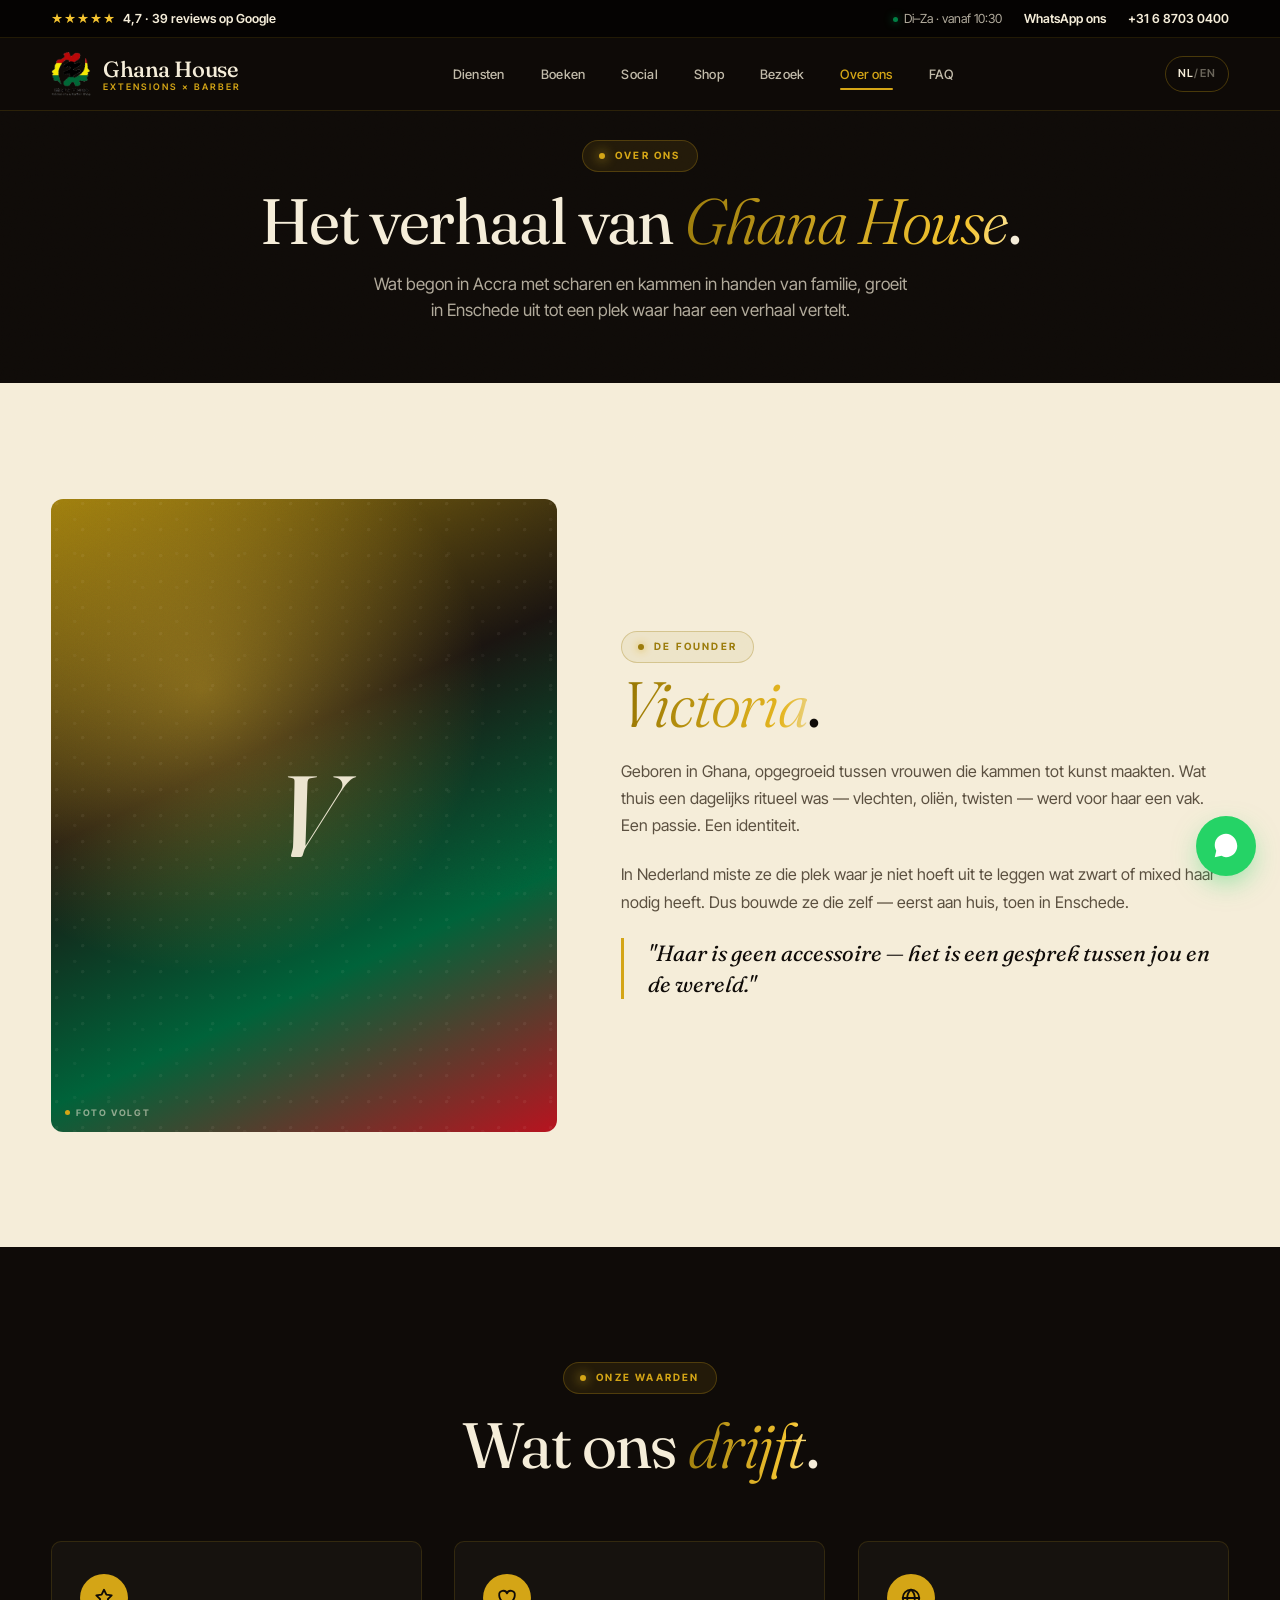
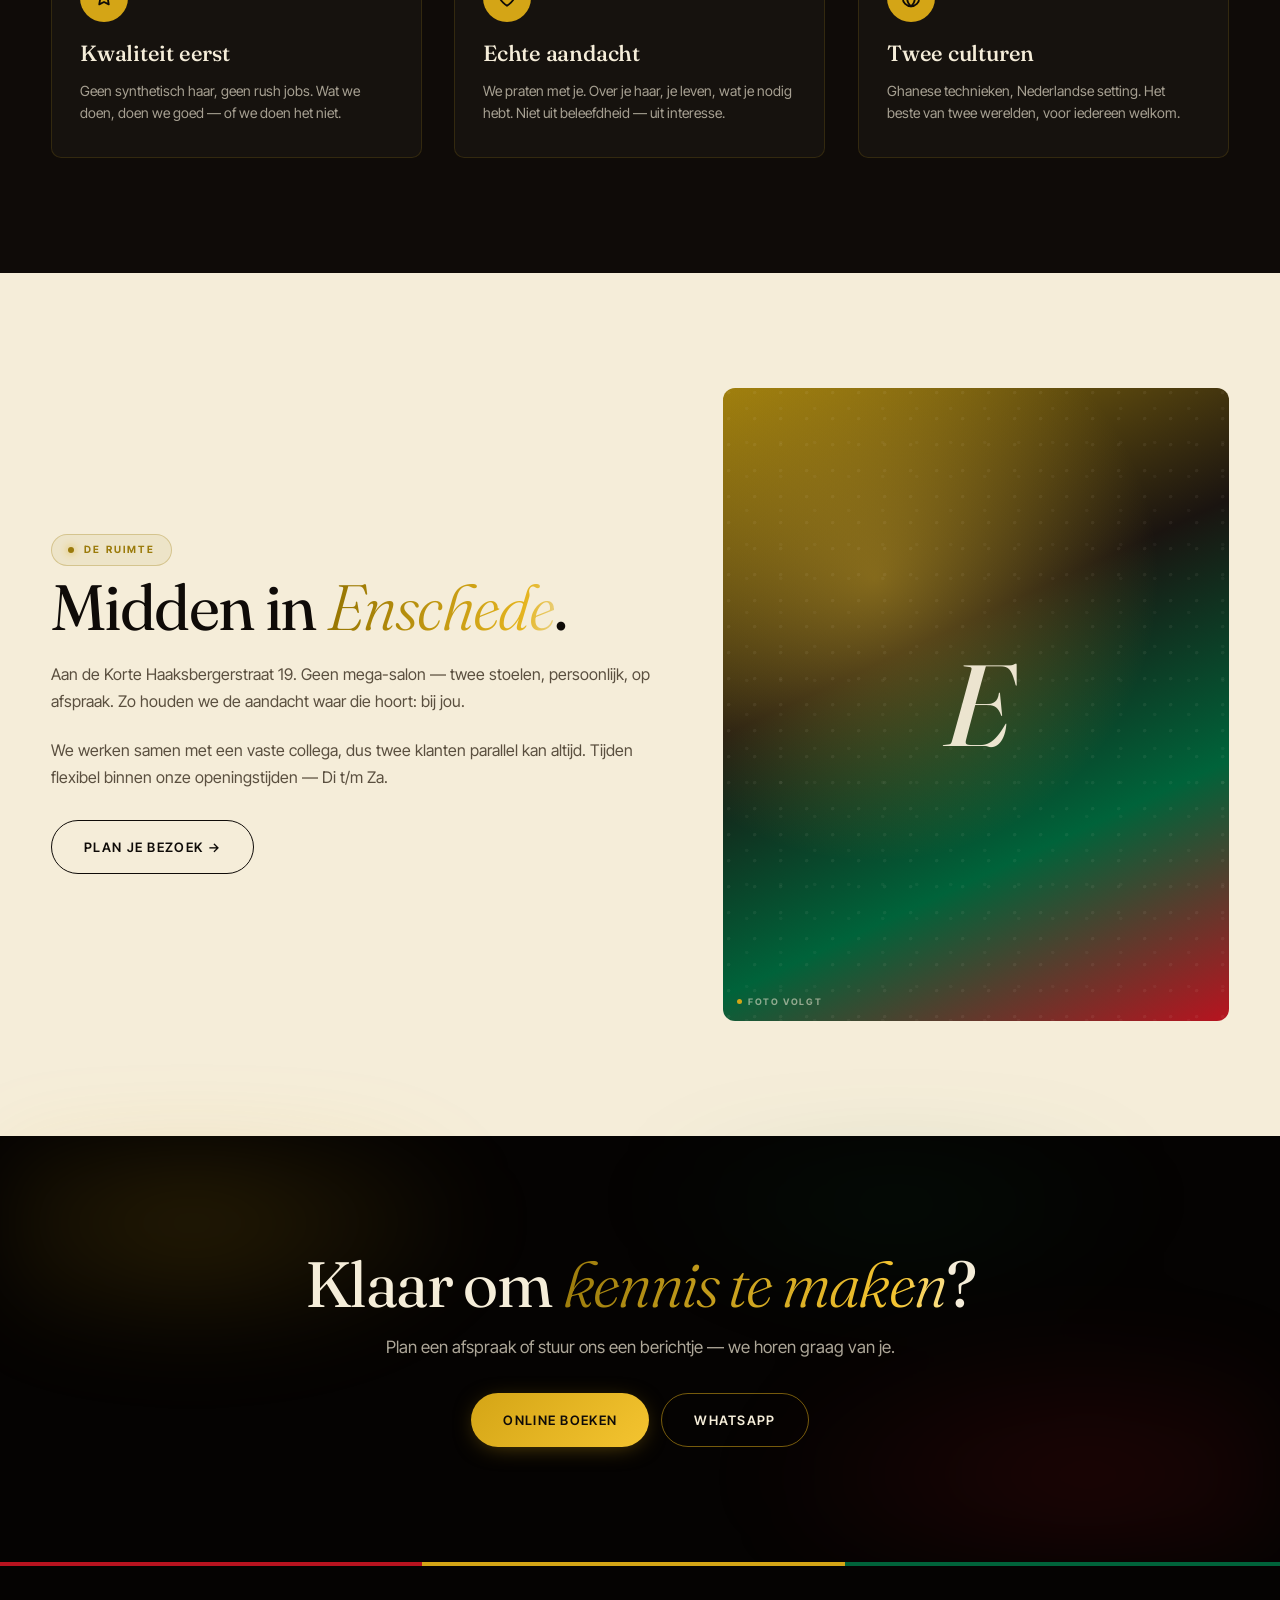
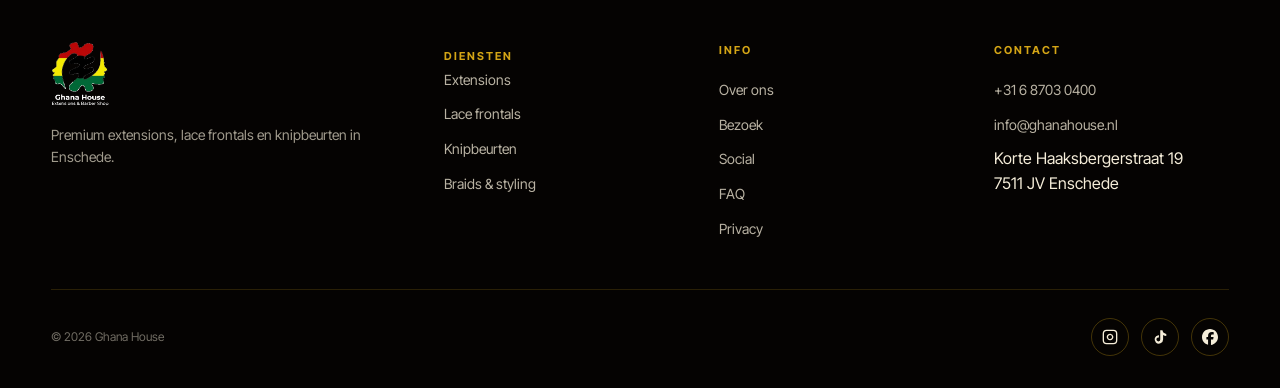
==== commit 6e02a597: "Site: webshop met winkelmand-drawer + visuele "all out"-laag + rijk herontwerp Winkelmand/checkout h" ====
--- a/about.html
+++ b/about.html
@@ -20,12 +20,25 @@
   <meta name="twitter:title" content="Over ons — Ghana House" />
   <meta name="twitter:description" content="Het verhaal van Ghana House — Victoria's reis van Accra naar Enschede. Ghanees vakmanschap in Twente." />
   <meta name="twitter:image" content="https://ghanahouse.nl/logo.png" />
-  <link rel="stylesheet" href="styles.css" />
+  <link rel="stylesheet" href="styles.css?v=5" />
 </head>
 <body>
   <a class="skip-link" href="#main"><span data-lang="nl">Naar inhoud</span><span data-lang="en">Skip to content</span></a>
 
-  <header class="site-header">
+  <header class="site-header has-bar">
+    <div class="utility-bar">
+      <div class="utility-bar-inner">
+        <a class="u-rating" href="https://share.google/lDGjUx62SWGhLpPBK" target="_blank" rel="noopener">
+          <span class="u-stars">★★★★★</span>
+          <span data-lang="nl">4,7 · 39 reviews op Google</span><span data-lang="en">4.7 · 39 reviews on Google</span>
+        </a>
+        <div class="u-right">
+          <span class="u-hide"><span class="u-dot"></span><span data-lang="nl">Di–Za · vanaf 10:30</span><span data-lang="en">Tue–Sat · from 10:30</span></span>
+          <a href="https://wa.me/31687030400" target="_blank" rel="noopener"><span data-lang="nl">WhatsApp ons</span><span data-lang="en">WhatsApp us</span></a>
+          <a href="tel:+31687030400">+31 6 8703 0400</a>
+        </div>
+      </div>
+    </div>
     <div class="header-inner">
       <a href="/" class="brand-logo">
         <img src="logo.png" alt="Ghana House" />
@@ -35,6 +48,7 @@
         <a href="/services"><span data-lang="nl">Diensten</span><span data-lang="en">Services</span></a>
         <a href="/booking"><span data-lang="nl">Boeken</span><span data-lang="en">Book</span></a>
         <a href="/social"><span data-lang="nl">Social</span><span data-lang="en">Social</span></a>
+        <a href="/shop">Shop</a>
         <a href="/visit"><span data-lang="nl">Bezoek</span><span data-lang="en">Visit</span></a>
         <a href="/about"><span data-lang="nl">Over ons</span><span data-lang="en">About</span></a>
         <a href="/faq">FAQ</a>
@@ -56,6 +70,7 @@
       <a href="/services" class="m-link"><span data-lang="nl">Diensten</span><span data-lang="en">Services</span></a>
       <a href="/booking" class="m-link"><span data-lang="nl">Boeken</span><span data-lang="en">Book</span></a>
       <a href="/social" class="m-link"><span data-lang="nl">Social</span><span data-lang="en">Social</span></a>
+      <a href="/shop" class="m-link">Shop</a>
       <a href="/visit" class="m-link"><span data-lang="nl">Bezoek</span><span data-lang="en">Visit</span></a>
       <a href="/about" class="m-link"><span data-lang="nl">Over ons</span><span data-lang="en">About</span></a>
       <a href="/faq" class="m-link">FAQ</a>
@@ -68,7 +83,7 @@
     </div>
   </div>
 
-  <main id="main" tabindex="-1" style="padding-top: 100px;">
+  <main id="main" tabindex="-1" style="padding-top: 140px;">
 
     <!-- HERO -->
     <section class="section-dark" style="padding-bottom: 60px;">
@@ -207,8 +222,16 @@
   <a href="#" data-wa="generic" target="_blank" rel="noopener" class="float-wa" aria-label="WhatsApp ons">
     <svg viewBox="0 0 32 32" fill="currentColor"><path d="M16.003 3C9.382 3 4 8.383 4 15c0 2.124.555 4.193 1.61 6.014L4 28l7.18-1.586A11.94 11.94 0 0 0 16.003 28C22.624 28 28 22.617 28 16S22.624 3 16.003 3z"/></svg>
   </a>
+  <div class="action-bar">
+    <a href="/booking" class="btn btn-gold"><span data-lang="nl">Online boeken</span><span data-lang="en">Book online</span></a>
+    <a href="#" data-wa="generic" target="_blank" rel="noopener" class="btn btn-wa">
+      <svg viewBox="0 0 32 32" width="18" height="18" fill="currentColor"><path d="M16.003 3C9.382 3 4 8.383 4 15c0 2.124.555 4.193 1.61 6.014L4 28l7.18-1.586A11.94 11.94 0 0 0 16.003 28C22.624 28 28 22.617 28 16S22.624 3 16.003 3z"/></svg>
+      WhatsApp
+    </a>
+  </div>
+
 
   <script>document.getElementById('year').textContent = new Date().getFullYear();</script>
-  <script src="script.js"></script>
+  <script src="script.js?v=5"></script>
 </body>
 </html>
--- a/styles.css
+++ b/styles.css
@@ -524,7 +524,7 @@
    ============================================================ */
 /* Prevent text overflow */
 h1, h2, h3, h4, p, a, span, div { overflow-wrap: break-word; word-wrap: break-word; }
-.section-title, .form-header h3, .hero-content h1 { hyphens: auto; }
+.section-title, .form-header h3, .hero-content h1 { hyphens: none; }
 
 /* Make sure containers actually fit the viewport on tiny screens */
 @media (max-width: 480px) {
@@ -890,3 +890,442 @@
 }
 .marquee::before { left: 0; background: linear-gradient(90deg, var(--gold), transparent); }
 .marquee::after { right: 0; background: linear-gradient(270deg, var(--gold), transparent); }
+
+/* ============================================================
+   WEBSHOP (v4.4)
+   ============================================================ */
+.shop-coming { text-align: center; max-width: 560px; margin: 0 auto; padding: 40px 0; }
+.shop-coming h2 { font-family: var(--font-display); font-size: clamp(28px, 5vw, 44px); font-weight: 400; margin: 0 0 14px; }
+.shop-coming p { color: rgba(245,237,217,0.7); font-size: 17px; line-height: 1.6; }
+
+.shop-layout { display: grid; grid-template-columns: 1fr 360px; gap: 40px; align-items: start; }
+@media (max-width: 960px) { .shop-layout { grid-template-columns: 1fr; } }
+
+.shop-filters { display: flex; flex-wrap: wrap; gap: 8px; margin-bottom: 28px; }
+.shop-filter { padding: 9px 18px; border-radius: var(--radius-pill); border: 1px solid rgba(212,165,22,0.3); background: transparent; color: var(--cream); font-size: 13px; font-weight: 600; letter-spacing: 0.02em; transition: all 0.2s; }
+.shop-filter:hover { border-color: var(--gold); color: var(--gold-bright); }
+.shop-filter.active { background: var(--gold); color: var(--noir); border-color: var(--gold); }
+
+.shop-grid { display: grid; grid-template-columns: repeat(auto-fill, minmax(220px, 1fr)); gap: 16px; }
+.shop-card { background: var(--noir-soft); border: 1px solid rgba(212,165,22,0.28); border-radius: var(--radius-md); padding: 22px; display: flex; flex-direction: column; gap: 10px; box-shadow: 0 8px 30px -18px rgba(0,0,0,0.8); transition: transform 0.3s, border-color 0.3s, box-shadow 0.3s; }
+.shop-card:hover { transform: translateY(-3px); border-color: var(--gold); box-shadow: 0 16px 40px -20px rgba(0,0,0,0.9); }
+.shop-card-cat { font-size: 10px; letter-spacing: 0.16em; text-transform: uppercase; font-weight: 700; color: var(--gold); }
+.shop-card-name { font-family: var(--font-display); font-size: 19px; font-weight: 500; line-height: 1.2; }
+.shop-card-desc { font-size: 13px; color: rgba(245,237,217,0.6); line-height: 1.5; flex: 1; }
+.shop-card-foot { display: flex; align-items: center; justify-content: space-between; gap: 10px; margin-top: 6px; }
+.shop-card-price { font-family: var(--font-display); font-size: 22px; color: var(--gold); }
+.shop-card-add { padding: 10px 16px; border-radius: var(--radius-pill); background: var(--gold); color: var(--noir); font-size: 12px; font-weight: 700; letter-spacing: 0.04em; text-transform: uppercase; transition: all 0.2s; }
+.shop-card-add:hover { background: var(--gold-bright); transform: translateY(-1px); }
+
+/* Cart */
+.cart-box { background: var(--noir-soft); border: 1px solid rgba(212,165,22,0.25); border-radius: var(--radius-md); padding: 24px; position: sticky; top: 92px; }
+.cart-box h3 { font-family: var(--font-display); font-size: 22px; font-weight: 500; margin: 0 0 16px; }
+.cart-empty { color: rgba(245,237,217,0.55); font-size: 14px; }
+.cart-line { display: flex; align-items: center; gap: 10px; padding: 12px 0; border-bottom: 1px solid rgba(212,165,22,0.14); }
+.cart-line-info { flex: 1; min-width: 0; }
+.cart-line-name { font-size: 14px; font-weight: 600; }
+.cart-line-price { font-size: 13px; color: rgba(245,237,217,0.6); }
+.cart-qty { display: flex; align-items: center; gap: 8px; }
+.cart-qty button { width: 28px; height: 28px; border-radius: 50%; border: 1px solid rgba(212,165,22,0.3); color: var(--cream); font-size: 16px; line-height: 1; }
+.cart-qty button:hover { border-color: var(--gold); color: var(--gold-bright); }
+.cart-qty span { min-width: 20px; text-align: center; font-weight: 600; font-size: 14px; }
+.cart-line-rm { color: rgba(245,237,217,0.4); font-size: 18px; }
+.cart-line-rm:hover { color: var(--red-bright); }
+.cart-totals { margin-top: 16px; font-size: 14px; }
+.cart-totals-row { display: flex; justify-content: space-between; padding: 5px 0; color: rgba(245,237,217,0.75); }
+.cart-totals-row.grand { font-family: var(--font-display); font-size: 20px; color: var(--cream); border-top: 1px solid rgba(212,165,22,0.2); margin-top: 6px; padding-top: 12px; }
+.cart-checkout-btn { width: 100%; margin-top: 16px; }
+
+/* Checkout */
+.checkout-deliv { display: grid; grid-template-columns: 1fr 1fr; gap: 10px; margin: 6px 0 8px; }
+@media (max-width: 480px) { .checkout-deliv { grid-template-columns: 1fr; } }
+.deliv-opt { display: flex; flex-direction: column; gap: 3px; padding: 14px 16px; border: 1.5px solid rgba(212,165,22,0.25); border-radius: var(--radius-md); cursor: pointer; transition: all 0.2s; }
+.deliv-opt:hover { border-color: rgba(212,165,22,0.5); }
+.deliv-opt.active { border-color: var(--gold); background: rgba(212,165,22,0.08); }
+.deliv-opt input { position: absolute; opacity: 0; pointer-events: none; }
+.deliv-opt b { font-size: 14px; }
+.deliv-opt small { font-size: 12px; color: rgba(245,237,217,0.55); }
+#shipFields { display: none; }
+#shipFields.show { display: block; }
+
+/* Thank-you */
+.bedankt { text-align: center; max-width: 560px; margin: 0 auto; }
+.bedankt-badge { width: 72px; height: 72px; border-radius: 50%; display: flex; align-items: center; justify-content: center; margin: 0 auto 20px; }
+.bedankt-badge svg { width: 38px; height: 38px; }
+.bedankt-badge.ok { background: rgba(0,107,63,0.15); color: var(--green-bright); }
+.bedankt-badge.wait { background: rgba(212,165,22,0.15); color: var(--gold-bright); }
+.bedankt-badge.fail { background: rgba(206,17,38,0.12); color: var(--red-bright); }
+
+/* ============================================================
+   v4.4 — RICHER HOMEPAGE (identity preserved: noir/cream/gold + flag)
+   ============================================================ */
+:root { --ease: cubic-bezier(.22,1,.36,1); --utilbar-h: 38px; }
+
+/* Utility top bar (nested in fixed header on home) */
+.site-header.has-bar { padding: 0; }
+.utility-bar { background: var(--noir-deep); border-bottom: 1px solid rgba(212,165,22,0.14); overflow: hidden; transition: max-height .35s var(--ease), opacity .25s ease; max-height: var(--utilbar-h); }
+.site-header.scrolled .utility-bar { max-height: 0; opacity: 0; }
+.utility-bar-inner { max-width: var(--max-w); margin: 0 auto; height: var(--utilbar-h); padding: 0 var(--gutter); display: flex; align-items: center; justify-content: space-between; gap: 16px; font-size: 12.5px; color: rgba(245,237,217,0.72); }
+.utility-bar a { color: var(--cream); font-weight: 600; transition: color .2s; }
+.utility-bar a:hover { color: var(--gold-bright); }
+.u-rating { display: inline-flex; align-items: center; gap: 7px; }
+.u-rating .u-stars { color: var(--gold-bright); letter-spacing: 1px; font-size: 12px; }
+.u-right { display: flex; align-items: center; gap: 22px; }
+.u-dot { width: 5px; height: 5px; border-radius: 50%; background: var(--green-bright); box-shadow: 0 0 8px var(--green-bright); display: inline-block; margin-right: 6px; vertical-align: middle; }
+.site-header.has-bar .header-inner { padding: 14px var(--gutter); max-width: none; }
+.site-header.has-bar .header-inner > * { } /* header-inner keeps its own max-width via container? re-center */
+.site-header.has-bar .header-inner { max-width: var(--max-w); margin: 0 auto; }
+@media (max-width: 680px) { .u-hide { display: none; } .utility-bar-inner { justify-content: center; } :root { --utilbar-h: 34px; } }
+
+/* Hero floating proof cards */
+.hero-visual { isolation: isolate; }
+.proof-card { position: absolute; z-index: 4; background: var(--cream); color: var(--noir); border-radius: 14px; padding: 13px 16px; box-shadow: 0 24px 50px -20px rgba(0,0,0,0.7); display: flex; align-items: center; gap: 11px; animation: floaty 6s var(--ease) infinite; }
+.proof-rating { top: 22px; left: -26px; }
+.proof-rating .pr-num { font-family: var(--font-display); font-size: 26px; font-weight: 600; line-height: 1; }
+.proof-rating .pr-stars { color: var(--gold-deep); font-size: 12px; letter-spacing: 1px; }
+.proof-rating .pr-sub { font-size: 11px; color: var(--neutral-700); font-weight: 600; }
+.proof-book { bottom: 26px; right: -22px; flex-direction: column; align-items: flex-start; gap: 3px; animation-delay: .9s; }
+.proof-book strong { font-family: var(--font-display); font-size: 15px; display: flex; align-items: center; }
+.proof-book small { font-size: 11.5px; color: var(--neutral-700); font-weight: 600; }
+.proof-book .pb-dot { width: 8px; height: 8px; border-radius: 50%; background: var(--green-bright); box-shadow: 0 0 0 4px rgba(0,128,69,0.18); margin-right: 8px; }
+@keyframes floaty { 0%,100% { transform: translateY(0); } 50% { transform: translateY(-9px); } }
+@media (max-width: 980px) { .proof-rating { left: 4px; } .proof-book { right: 4px; } }
+@media (max-width: 600px) { .proof-card { padding: 10px 13px; } .proof-rating { top: 12px; left: 8px; } .proof-book { bottom: 12px; right: 8px; } }
+
+/* Trust strip */
+.trust-strip { background: var(--noir-deep); border-top: 1px solid rgba(212,165,22,0.14); border-bottom: 1px solid rgba(212,165,22,0.14); }
+.trust-strip-inner { max-width: var(--max-w); margin: 0 auto; padding: 26px var(--gutter); display: grid; grid-template-columns: repeat(4, 1fr); gap: 22px; }
+@media (max-width: 760px) { .trust-strip-inner { grid-template-columns: 1fr 1fr; gap: 20px 16px; } }
+.trust-item { display: flex; align-items: center; gap: 12px; }
+.trust-item svg { width: 26px; height: 26px; color: var(--gold); flex: none; }
+.trust-item div { display: flex; flex-direction: column; line-height: 1.25; }
+.trust-item strong { font-family: var(--font-display); font-size: 16px; font-weight: 500; color: var(--cream); }
+.trust-item span { font-size: 12px; color: rgba(245,237,217,0.55); }
+
+/* Stats band */
+.stat-band { position: relative; overflow: hidden; background: linear-gradient(150deg, var(--noir-soft), var(--noir)); border: 1px solid rgba(212,165,22,0.22); border-radius: var(--radius-lg); padding: clamp(36px,5vw,56px); }
+.stat-band::before { content: ''; position: absolute; right: -90px; top: -90px; width: 320px; height: 320px; border-radius: 50%; background: radial-gradient(circle, rgba(212,165,22,0.18), transparent 70%); pointer-events: none; }
+.stat-band::after { content: ''; position: absolute; left: 0; right: 0; bottom: 0; height: 4px; background: linear-gradient(90deg, var(--red) 0 33%, var(--gold) 33% 66%, var(--green) 66% 100%); opacity: .85; }
+.stat-band-grid { position: relative; z-index: 1; display: grid; grid-template-columns: repeat(4, 1fr); gap: 28px; text-align: center; }
+@media (max-width: 680px) { .stat-band-grid { grid-template-columns: 1fr 1fr; gap: 32px 20px; } }
+.stat-cell .stat-n { font-family: var(--font-display); font-weight: 600; font-size: clamp(2.3rem, 5vw, 3.2rem); color: var(--gold); line-height: 1; }
+.stat-cell .stat-l { color: rgba(245,237,217,0.65); font-weight: 600; margin-top: 8px; font-size: 13px; letter-spacing: 0.02em; }
+
+/* Process steps (earned numbered sequence) */
+.process-grid { display: grid; grid-template-columns: repeat(3, 1fr); gap: 20px; counter-reset: step; }
+@media (max-width: 800px) { .process-grid { grid-template-columns: 1fr; } }
+.process-step { position: relative; padding: 32px 28px; background: rgba(245,237,217,0.03); border: 1px solid rgba(212,165,22,0.16); border-radius: var(--radius-md); }
+.section-cream .process-step { background: var(--cream-soft); border-color: rgba(155,123,11,0.18); }
+.process-step .ps-num { counter-increment: step; font-family: var(--font-display); font-weight: 500; font-size: 2.4rem; font-style: italic; color: transparent; -webkit-text-stroke: 1.4px var(--gold); line-height: 1; display: block; margin-bottom: 10px; }
+.process-step .ps-num::before { content: '0' counter(step); }
+.process-step h3 { font-family: var(--font-display); font-size: 21px; font-weight: 500; margin: 0 0 8px; }
+.process-step p { font-size: 14px; color: rgba(245,237,217,0.65); line-height: 1.6; margin: 0; }
+.section-cream .process-step p { color: var(--neutral-700); }
+
+/* Gallery (photo-ready tiles) */
+.gallery-grid { display: grid; grid-template-columns: repeat(4, 1fr); gap: 14px; }
+@media (max-width: 860px) { .gallery-grid { grid-template-columns: 1fr 1fr; } }
+.g-tile { position: relative; aspect-ratio: 1; border-radius: var(--radius-md); overflow: hidden; box-shadow: 0 14px 36px -22px rgba(0,0,0,0.8); }
+.g-tile .visual-photo { z-index: 3; }
+.g-tile-fallback { position: absolute; inset: 0; display: grid; place-items: center; background: linear-gradient(155deg, var(--gold-deep), var(--noir-soft) 55%, var(--green) 130%); }
+.g-tile:nth-child(2) .g-tile-fallback { background: linear-gradient(155deg, var(--noir-soft), var(--noir-deep)); }
+.g-tile:nth-child(3) .g-tile-fallback { background: linear-gradient(155deg, var(--red), var(--noir-soft) 120%); }
+.g-tile:nth-child(4) .g-tile-fallback { background: linear-gradient(155deg, var(--green), var(--noir-soft) 130%); }
+.g-tile-fallback svg { width: 40px; height: 40px; color: rgba(245,237,217,0.5); }
+.g-tile-label { position: absolute; left: 14px; bottom: 12px; z-index: 4; color: #fff; font-weight: 600; font-size: 13px; text-shadow: 0 1px 8px rgba(0,0,0,0.6); }
+
+/* Testimonials */
+.reviews-grid { display: grid; grid-template-columns: repeat(3, 1fr); gap: 18px; }
+@media (max-width: 900px) { .reviews-grid { grid-template-columns: 1fr; } }
+.review-card { background: var(--cream-soft); border: 1px solid rgba(155,123,11,0.18); border-radius: var(--radius-md); padding: 28px 26px; display: flex; flex-direction: column; gap: 14px; }
+.review-stars { color: var(--gold-deep); letter-spacing: 2px; font-size: 16px; }
+.review-card p { color: var(--noir); font-size: 15.5px; line-height: 1.6; margin: 0; font-style: italic; }
+.review-who { display: flex; align-items: center; gap: 12px; margin-top: auto; }
+.review-av { width: 44px; height: 44px; border-radius: 50%; display: grid; place-items: center; color: var(--cream); font-family: var(--font-display); font-weight: 600; background: linear-gradient(140deg, var(--gold-deep), var(--red)); }
+.review-who strong { display: block; font-family: var(--font-display); font-weight: 500; color: var(--noir); font-size: 15px; }
+.review-who small { color: var(--neutral-500); font-size: 12.5px; }
+
+/* Service area */
+.area-grid { display: grid; grid-template-columns: 1fr 1fr; gap: clamp(28px,4vw,52px); align-items: center; }
+@media (max-width: 820px) { .area-grid { grid-template-columns: 1fr; } }
+.area-pills { display: flex; flex-wrap: wrap; gap: 9px; margin-top: 22px; }
+.area-pills li { background: rgba(245,237,217,0.05); border: 1px solid rgba(212,165,22,0.22); padding: 8px 16px; border-radius: var(--radius-pill); font-weight: 600; font-size: 13.5px; color: var(--cream); }
+.section-cream .area-pills li { background: var(--cream-soft); border-color: rgba(155,123,11,0.22); color: var(--noir); }
+.area-map { aspect-ratio: 5/4; border-radius: var(--radius-lg); overflow: hidden; position: relative; box-shadow: 0 24px 60px -28px rgba(0,0,0,0.7); background: radial-gradient(circle at 50% 42%, rgba(212,165,22,0.22), transparent 45%), linear-gradient(160deg, var(--noir-soft), var(--noir-deep)); border: 1px solid rgba(212,165,22,0.2); }
+.area-map .am-lines { position: absolute; inset: 0; opacity: .4; background-image: linear-gradient(rgba(212,165,22,0.25) 1px, transparent 1px), linear-gradient(90deg, rgba(212,165,22,0.25) 1px, transparent 1px); background-size: 46px 46px; mask-image: radial-gradient(circle at 50% 42%, #000, transparent 70%); -webkit-mask-image: radial-gradient(circle at 50% 42%, #000, transparent 70%); }
+.area-map .am-pin { position: absolute; top: 42%; left: 50%; transform: translate(-50%,-50%); z-index: 2; text-align: center; }
+.area-map .am-dot { width: 18px; height: 18px; border-radius: 50%; background: var(--gold); margin: 0 auto; box-shadow: 0 0 0 8px rgba(212,165,22,0.22), 0 0 0 18px rgba(212,165,22,0.1); animation: areaPulse 2.6s infinite; }
+.area-map .am-label { display: inline-block; margin-top: 12px; background: var(--noir); color: var(--cream); padding: 6px 14px; border-radius: var(--radius-pill); font-size: 12.5px; border: 1px solid rgba(212,165,22,0.3); }
+@keyframes areaPulse { 0% { box-shadow: 0 0 0 0 rgba(212,165,22,0.45), 0 0 0 0 rgba(212,165,22,0.2); } 100% { box-shadow: 0 0 0 22px rgba(212,165,22,0), 0 0 0 40px rgba(212,165,22,0); } }
+
+/* Sticky mobile action bar */
+.action-bar { position: fixed; left: 0; right: 0; bottom: 0; z-index: 85; display: none; gap: 10px; padding: 10px 12px calc(10px + env(safe-area-inset-bottom)); background: rgba(15,11,8,0.96); backdrop-filter: blur(12px); border-top: 1px solid rgba(212,165,22,0.22); }
+.action-bar .btn { flex: 1; min-width: 0; padding: 13px 12px; }
+@media (max-width: 680px) { .action-bar { display: flex; } body { padding-bottom: 70px; } .float-wa { bottom: 80px; } }
+
+@media (prefers-reduced-motion: reduce) { .proof-card, .area-map .am-dot { animation: none; } }
+
+/* Hero clearance for the utility bar (home only) */
+.site-header.has-bar ~ main .hero, .hero { padding-top: 158px; }
+@media (max-width: 980px) { .hero { padding-top: 132px; } }
+@media (max-width: 600px) { .hero { padding-top: 112px; } }
+
+/* Work with us / chair rental band */
+.workwith { display: grid; grid-template-columns: 1fr auto; gap: 28px; align-items: center; background: var(--cream-soft); border: 1px solid rgba(155,123,11,0.22); border-radius: var(--radius-lg); padding: clamp(26px,4vw,40px); }
+.workwith .ww-eyebrow { font-size: 10px; letter-spacing: 0.22em; text-transform: uppercase; font-weight: 700; color: var(--gold-deep); }
+.workwith h3 { font-family: var(--font-display); font-size: clamp(22px,3vw,30px); font-weight: 500; letter-spacing: -0.01em; margin: 10px 0 8px; color: var(--noir); }
+.workwith p { color: var(--neutral-700); font-size: 15px; line-height: 1.6; max-width: 56ch; margin: 0; }
+@media (max-width: 720px) { .workwith { grid-template-columns: 1fr; gap: 18px; } }
+
+/* ============================================================
+   v4.5 — FIXES (proof cards, compact cart, cart FX, top gap)
+   ============================================================ */
+/* Hero proof cards were clipped by .hero-visual overflow:hidden — un-clip,
+   keep the photo/gradient rounded on the inner layer instead. */
+.hero-visual { overflow: visible; }
+.hero-visual-inner { overflow: hidden; border-radius: 12px; }
+.proof-card { border: 1px solid rgba(212,165,22,0.4); }
+.proof-rating .pr-num { color: var(--noir); }
+
+/* Compact checkout form inside the narrow cart column */
+.cart-box .form-grid { gap: 12px; }
+.cart-box .form-row { gap: 10px; }
+.cart-box .form-field { gap: 4px; }
+.cart-box .form-field label { font-size: 9.5px; letter-spacing: 0.07em; }
+.cart-box .form-field input, .cart-box .form-field select { padding: 9px 11px; font-size: 14px; border-radius: 8px; }
+.cart-box .deliv-opt { padding: 10px 12px; }
+.cart-box .deliv-opt b { font-size: 13px; }
+.cart-box .deliv-opt small { font-size: 11px; }
+.cart-box #payBtn, .cart-box .cart-checkout-btn { padding: 13px 16px; font-size: 12px; }
+
+/* Add-to-cart feedback */
+@keyframes cartBump { 0% { transform: scale(1); } 30% { transform: scale(1.05); } 100% { transform: scale(1); } }
+.cart-box.bump { animation: cartBump .45s var(--ease); }
+.shop-card-add.added { background: var(--green-bright); color: #fff; }
+.fly-dot { position: fixed; width: 16px; height: 16px; border-radius: 50%; background: var(--gold); z-index: 300; pointer-events: none; box-shadow: 0 4px 14px rgba(212,165,22,0.7); }
+
+/* Inner pages: fixed header + utility bar made the top gap too large */
+main[style*="padding-top"] { padding-top: 108px !important; }
+main[style*="padding-top"] > section:first-child { padding-top: 32px; }
+
+/* Avoid two WhatsApp buttons on mobile (action bar already has one) */
+@media (max-width: 680px) { .float-wa { display: none; } }
+
+/* Calendar: no hover affordance on unavailable (disabled) days */
+.bk-cal-day[disabled], .bk-cal-day[aria-disabled="true"] { cursor: not-allowed; }
+.bk-cal-day[disabled]:hover, .bk-cal-day[aria-disabled="true"]:hover { background: transparent; border-color: transparent; }
+
+/* v4.5b — cart not full-width when the shop collapses to one column */
+.cart-box .form-field input, .cart-box .form-field select { line-height: 1.25; }
+@media (max-width: 960px) {
+  .shop-layout > aside { width: 100%; }
+  .cart-box { max-width: 460px; margin: 28px auto 0; position: static; top: auto; }
+}
+
+/* v4.6 — booking calendar: bigger touch targets on mobile */
+@media (max-width: 600px) {
+  .bk-cal-day { font-size: 15px; }
+  .bk-time-btn { min-height: 46px; font-size: 15px; }
+  .bk-times-grid { gap: 8px; }
+  .bk-cal-grid { gap: 3px; }
+}
+
+/* ============================================================
+   v5 — SHOP: full-width grid + floating cart + slide-in drawer
+   The checkout used to be crammed into a 360px sidebar with tiny
+   fields. Now the grid breathes full width and the whole cart +
+   checkout lives in a comfortable right-hand drawer.
+   ============================================================ */
+#shopMain { width: 100%; }
+.shop-grid { grid-template-columns: repeat(auto-fill, minmax(250px, 1fr)); gap: 20px; }
+@media (max-width: 520px) { .shop-grid { grid-template-columns: repeat(2, 1fr); gap: 14px; } }
+/* Keep price + add button on one line even in narrow cards */
+.shop-card-foot { flex-wrap: wrap; }
+.shop-card-price { white-space: nowrap; }
+.shop-card-add { white-space: nowrap; flex-shrink: 0; }
+@media (max-width: 520px) {
+  .shop-card { padding: 16px; }
+  .shop-card-name { font-size: 17px; }
+  .shop-card-foot { flex-direction: column; align-items: stretch; gap: 8px; }
+  .shop-card-add { width: 100%; text-align: center; padding: 11px; }
+}
+
+/* Floating cart button (bottom-left so it never clashes with WhatsApp) */
+.cart-fab {
+  position: fixed; left: 24px; bottom: 24px; z-index: 90;
+  display: flex; align-items: center; gap: 12px;
+  padding: 11px 20px 11px 14px;
+  background: linear-gradient(135deg, var(--gold) 0%, var(--gold-bright) 100%);
+  color: var(--noir); border-radius: var(--radius-pill);
+  box-shadow: 0 14px 38px -10px rgba(212,165,22,0.65), 0 4px 14px -6px rgba(0,0,0,0.5);
+  transition: transform .25s var(--ease), box-shadow .25s var(--ease);
+  animation: fabIn .5s var(--ease) both;
+}
+.cart-fab:hover { transform: translateY(-3px); box-shadow: 0 22px 50px -12px rgba(244,196,48,0.75), 0 6px 18px -6px rgba(0,0,0,0.55); }
+.cart-fab-bag { position: relative; display: inline-flex; }
+.cart-fab-bag svg { width: 26px; height: 26px; }
+.cart-fab-count {
+  position: absolute; top: -7px; right: -9px; min-width: 19px; height: 19px; padding: 0 5px;
+  display: flex; align-items: center; justify-content: center;
+  background: var(--red-bright); color: #fff; font-size: 11px; font-weight: 800;
+  border-radius: var(--radius-pill); border: 2px solid var(--gold-bright); line-height: 1;
+}
+.cart-fab-meta { display: flex; flex-direction: column; line-height: 1.1; text-align: left; }
+.cart-fab-meta small { font-size: 10px; letter-spacing: 0.14em; text-transform: uppercase; font-weight: 700; opacity: 0.7; }
+.cart-fab-meta strong { font-family: var(--font-display); font-size: 17px; font-weight: 600; }
+.cart-fab.bump { animation: cartBump .45s var(--ease); }
+@keyframes fabIn { from { opacity: 0; transform: translateY(20px) scale(.9); } to { opacity: 1; transform: translateY(0) scale(1); } }
+
+/* Drawer + scrim */
+.cart-drawer { position: fixed; inset: 0; z-index: 200; visibility: hidden; pointer-events: none; }
+.cart-drawer.open { visibility: visible; pointer-events: auto; }
+.cart-drawer-scrim {
+  position: absolute; inset: 0; background: rgba(5,3,2,0.55);
+  backdrop-filter: blur(3px); -webkit-backdrop-filter: blur(3px);
+  opacity: 0; transition: opacity .35s var(--ease);
+}
+.cart-drawer.open .cart-drawer-scrim { opacity: 1; }
+.cart-drawer-panel {
+  position: absolute; top: 0; right: 0; height: 100%; width: min(440px, 100vw);
+  display: flex; flex-direction: column;
+  background: linear-gradient(180deg, #181109 0%, var(--noir-deep) 100%);
+  border-left: 1px solid rgba(212,165,22,0.28);
+  box-shadow: -30px 0 80px -30px rgba(0,0,0,0.9);
+  transform: translateX(100%); transition: transform .42s var(--ease);
+}
+.cart-drawer.open .cart-drawer-panel { transform: translateX(0); }
+.cart-drawer-head {
+  display: flex; align-items: center; justify-content: space-between;
+  padding: 22px 24px; border-bottom: 1px solid rgba(212,165,22,0.16); flex-shrink: 0;
+}
+.cart-drawer-head h3 { font-family: var(--font-display); font-size: 24px; font-weight: 500; margin: 0; }
+.cart-drawer-close { width: 40px; height: 40px; display: flex; align-items: center; justify-content: center; border-radius: 50%; color: var(--cream); border: 1px solid rgba(212,165,22,0.2); transition: all .2s; }
+.cart-drawer-close:hover { border-color: var(--gold); color: var(--gold-bright); transform: rotate(90deg); }
+.cart-drawer-body { flex: 1; overflow-y: auto; padding: 20px 24px; -webkit-overflow-scrolling: touch; }
+.cart-drawer-foot { padding: 18px 24px calc(18px + env(safe-area-inset-bottom)); border-top: 1px solid rgba(212,165,22,0.16); flex-shrink: 0; }
+.cart-checkout-btn { width: 100%; }
+.cart-keep-shopping { display: block; width: 100%; margin-top: 10px; padding: 10px; font-size: 13px; font-weight: 600; letter-spacing: 0.02em; color: rgba(245,237,217,0.6); transition: color .2s; }
+.cart-keep-shopping:hover { color: var(--gold-bright); }
+/* The checkout form is .form-grid (display:grid), which would otherwise
+   beat the [hidden] attribute — keep it collapsed until "Afrekenen". */
+#checkoutForm[hidden] { display: none; }
+.checkout-step-label { font-family: var(--font-display); font-size: 17px; color: var(--gold-bright); margin: 6px 0 2px; }
+.checkout-fineprint { font-size: 12px; color: rgba(245,237,217,0.45); text-align: center; margin: 8px 0 0; }
+#checkoutStatus { text-align: center; margin-top: 8px; min-height: 1px; }
+.cart-drawer .form-status.error { color: var(--red-bright); }
+.cart-drawer .form-status.success { color: var(--green-bright); }
+@media (prefers-reduced-motion: reduce) {
+  .cart-fab { animation: none; }
+  .cart-drawer-panel { transition: none; }
+}
+/* On mobile the bottom action-bar (~70px) occupies the bottom — lift the cart pill above it */
+@media (max-width: 680px) {
+  .cart-fab { left: 14px; bottom: 84px; padding: 9px 16px 9px 12px; }
+  .cart-fab-meta strong { font-size: 15px; }
+}
+
+/* ============================================================
+   v5 — "ALL OUT" visual layer (site-wide)
+   Living glows, film grain, scroll progress, shimmer headings,
+   richer card interactions. All GPU-cheap + reduced-motion safe.
+   The .gh-progress and .gh-grain nodes are injected by script.js
+   so every page gets them without editing each HTML file.
+   ============================================================ */
+
+/* Gold selection + nicer focus rings */
+::selection { background: rgba(212,165,22,0.32); color: var(--cream); }
+:focus-visible { outline: 2px solid var(--gold-bright); outline-offset: 3px; border-radius: 3px; }
+
+/* Scroll progress bar (Ghana flag gradient) */
+.gh-progress {
+  position: fixed; top: 0; left: 0; height: 3px; width: 0%;
+  background: linear-gradient(90deg, var(--red), var(--gold-bright) 50%, var(--green));
+  z-index: 101; pointer-events: none;
+  box-shadow: 0 0 12px rgba(244,196,48,0.6);
+  transition: width .12s linear;
+}
+
+/* Film grain — subtle, sits above section backgrounds but below header/drawer */
+.gh-grain {
+  position: fixed; inset: 0; z-index: 60; pointer-events: none; opacity: 0.05;
+  mix-blend-mode: overlay;
+  background-image: url("data:image/svg+xml,%3Csvg xmlns='http://www.w3.org/2000/svg' width='160' height='160'%3E%3Cfilter id='n'%3E%3CfeTurbulence type='fractalNoise' baseFrequency='0.85' numOctaves='2' stitchTiles='stitch'/%3E%3C/filter%3E%3Crect width='100%25' height='100%25' filter='url(%23n)'/%3E%3C/svg%3E");
+}
+
+/* Living hero glows — drift the existing radial blobs */
+.hero::before { animation: auroraDriftA 16s ease-in-out infinite alternate; }
+.hero::after  { animation: auroraDriftB 22s ease-in-out infinite alternate; }
+@keyframes auroraDriftA { from { transform: translate(0,0) scale(1); } to { transform: translate(8%, 6%) scale(1.18); } }
+@keyframes auroraDriftB { from { transform: translate(0,0) scale(1); } to { transform: translate(-7%, -5%) scale(1.22); } }
+
+/* Aurora behind dark "section-noir" blocks (pseudo was free here) */
+.section-noir { isolation: isolate; }
+.section-noir::before {
+  content: ''; position: absolute; inset: 0; z-index: 0; pointer-events: none; overflow: hidden;
+  background:
+    radial-gradient(40% 55% at 15% 20%, rgba(212,165,22,0.16) 0%, transparent 60%),
+    radial-gradient(45% 60% at 85% 80%, rgba(184,19,31,0.14) 0%, transparent 60%),
+    radial-gradient(35% 45% at 70% 15%, rgba(0,99,58,0.10) 0%, transparent 60%);
+  filter: blur(40px);
+  animation: auroraDriftA 20s ease-in-out infinite alternate;
+}
+.section-noir > * { position: relative; z-index: 1; }
+
+/* Shimmer the gold emphasis words in section headings */
+.section-title em {
+  background: linear-gradient(100deg, var(--gold-deep) 0%, var(--gold-bright) 40%, #fff3c9 50%, var(--gold-bright) 60%, var(--gold-deep) 100%);
+  background-size: 220% 100%;
+  -webkit-background-clip: text; background-clip: text;
+  -webkit-text-fill-color: transparent; color: transparent;
+  animation: goldSweep 7s ease-in-out infinite;
+}
+.section-cream .section-title em { filter: saturate(1.1) brightness(0.92); }
+@keyframes goldSweep { 0%,100% { background-position: 0% 50%; } 50% { background-position: 100% 50%; } }
+
+/* Richer hover on the main card families */
+.service-card, .shop-card, .review-card, .step-card, .gallery-item, .stat-cell {
+  transition: transform .35s var(--ease), box-shadow .35s var(--ease), border-color .35s var(--ease);
+}
+.service-card:hover, .review-card:hover, .step-card:hover {
+  transform: translateY(-5px);
+  box-shadow: 0 26px 60px -28px rgba(0,0,0,0.85), 0 0 0 1px rgba(212,165,22,0.35);
+}
+.shop-card:hover { box-shadow: 0 22px 50px -24px rgba(0,0,0,0.9), 0 0 28px -10px rgba(212,165,22,0.4); }
+
+/* Diagonal sheen that sweeps across a card on hover (injected <i> by JS) */
+.fx-sheen { position: absolute; inset: 0; overflow: hidden; border-radius: inherit; pointer-events: none; z-index: 3; }
+.fx-sheen::before {
+  content: ''; position: absolute; top: -60%; left: -75%; width: 50%; height: 220%;
+  background: linear-gradient(100deg, transparent, rgba(255,245,210,0.18), transparent);
+  transform: rotate(8deg) translateX(-40%); opacity: 0; transition: none;
+}
+.fx-sheen-host { position: relative; }
+.fx-sheen-host:hover .fx-sheen::before { animation: sheenSweep .9s var(--ease); }
+@keyframes sheenSweep { 0% { opacity: 0; transform: rotate(8deg) translateX(-40%); } 25% { opacity: 1; } 100% { opacity: 0; transform: rotate(8deg) translateX(420%); } }
+
+/* Count-up + reveal helpers added by JS */
+.fx-countup { font-variant-numeric: tabular-nums; }
+
+/* Animated nav underline on hover (desktop) */
+.main-nav a { position: relative; }
+.main-nav a::after {
+  content: ''; position: absolute; left: 0; right: 0; bottom: -4px; height: 2px;
+  background: linear-gradient(90deg, var(--gold), var(--gold-bright));
+  transform: scaleX(0); transform-origin: left; transition: transform .28s var(--ease); border-radius: 2px;
+}
+.main-nav a:hover::after, .main-nav a.active::after { transform: scaleX(1); }
+
+/* Floating cart pill: gentle idle shimmer to draw the eye */
+.cart-fab::after {
+  content: ''; position: absolute; inset: 0; border-radius: inherit; pointer-events: none;
+  background: linear-gradient(120deg, transparent 35%, rgba(255,255,255,0.35) 50%, transparent 65%);
+  background-size: 250% 100%; animation: pillShine 4.5s ease-in-out infinite;
+}
+@keyframes pillShine { 0%,100% { background-position: 120% 0; } 50% { background-position: -20% 0; } }
+
+@media (prefers-reduced-motion: reduce) {
+  .hero::before, .hero::after, .section-noir::before,
+  .section-title em, .cart-fab::after, .gh-progress { animation: none !important; transition: none !important; }
+  .fx-sheen-host:hover .fx-sheen::before { animation: none; }
+  .gh-grain { display: none; }
+}
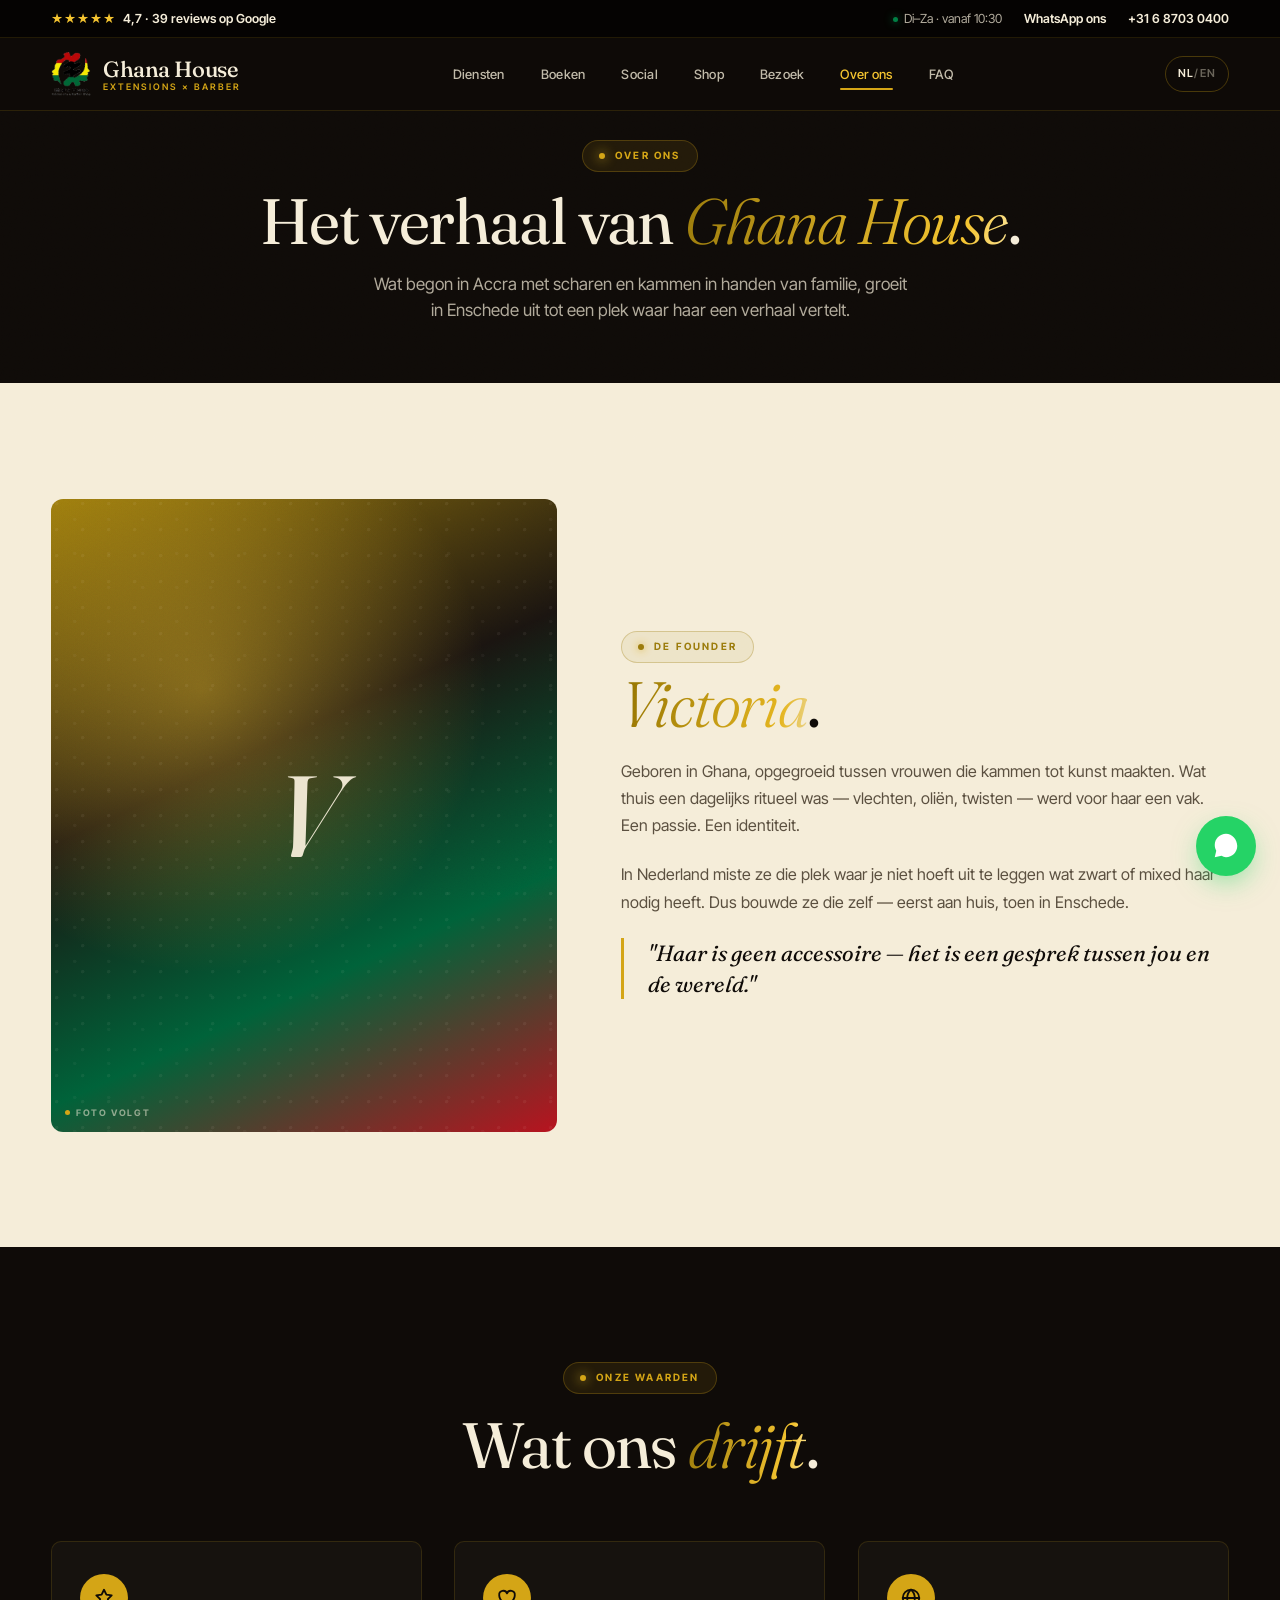
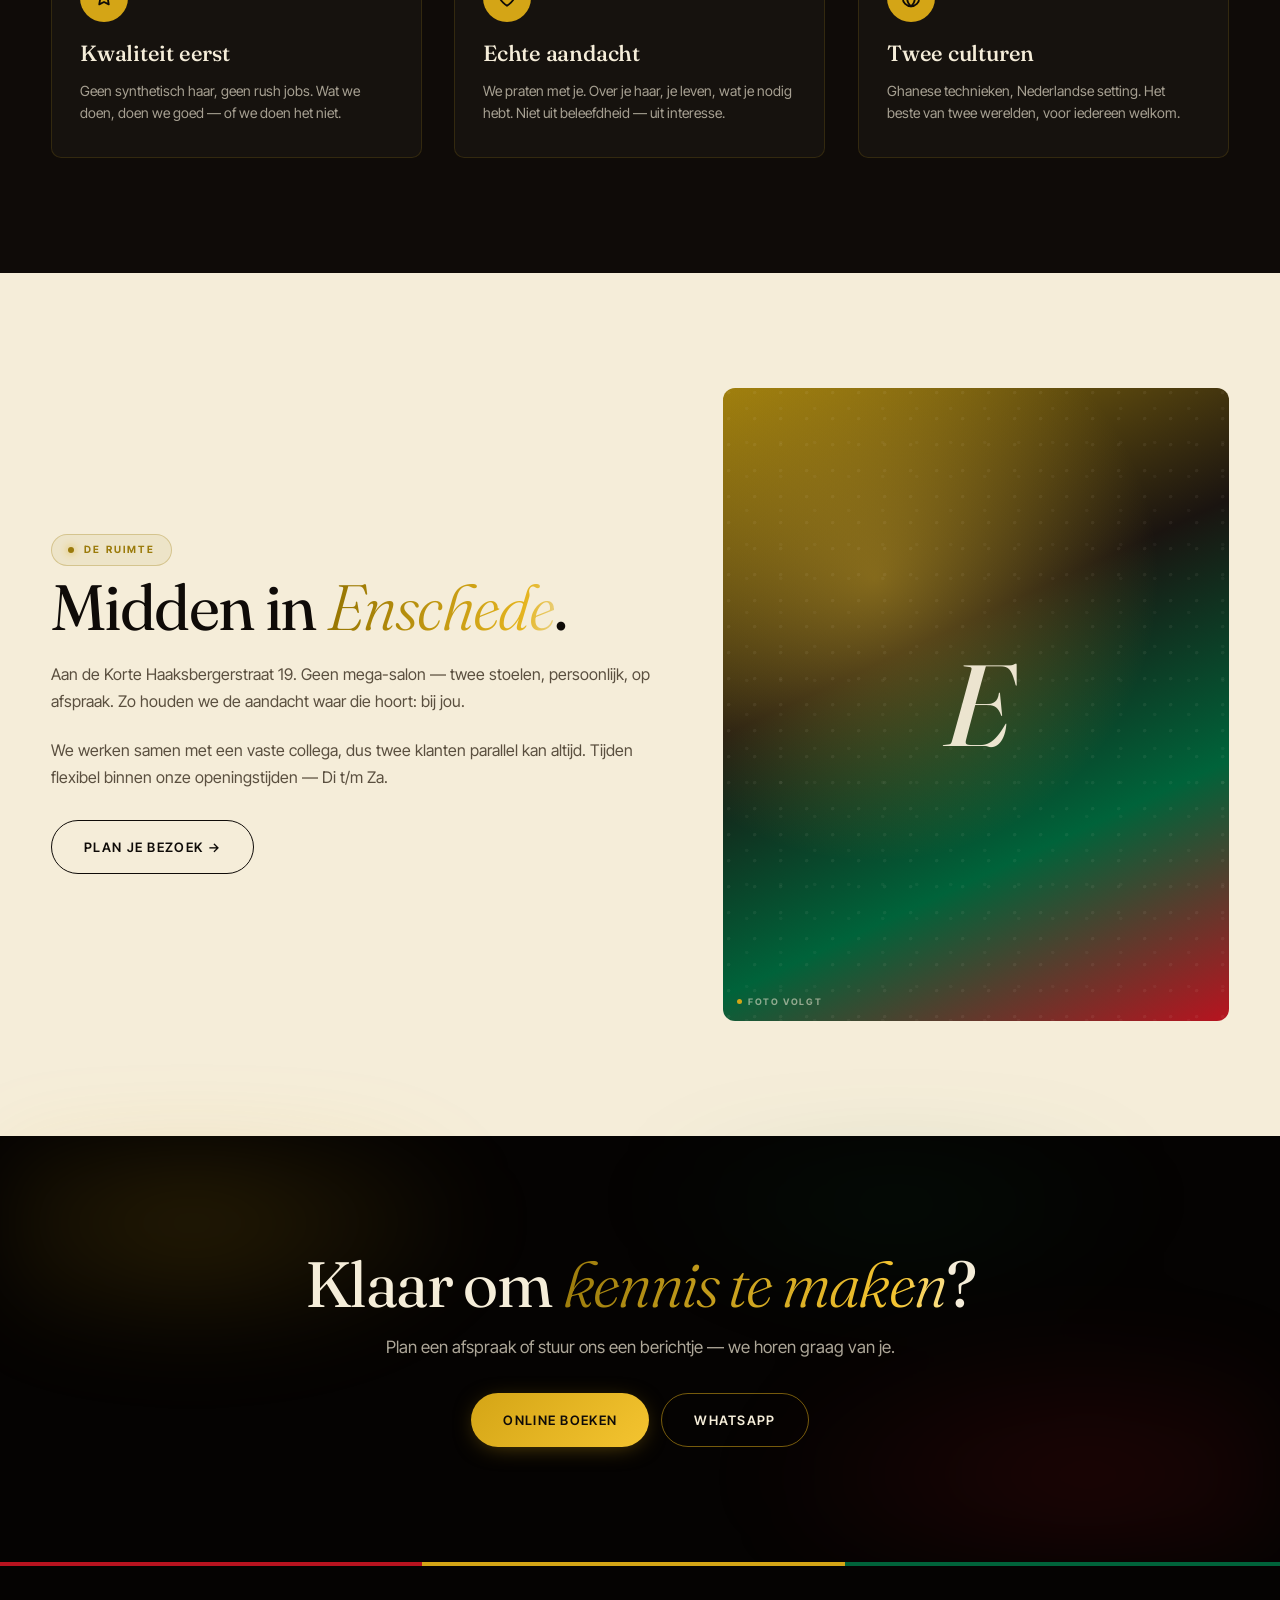
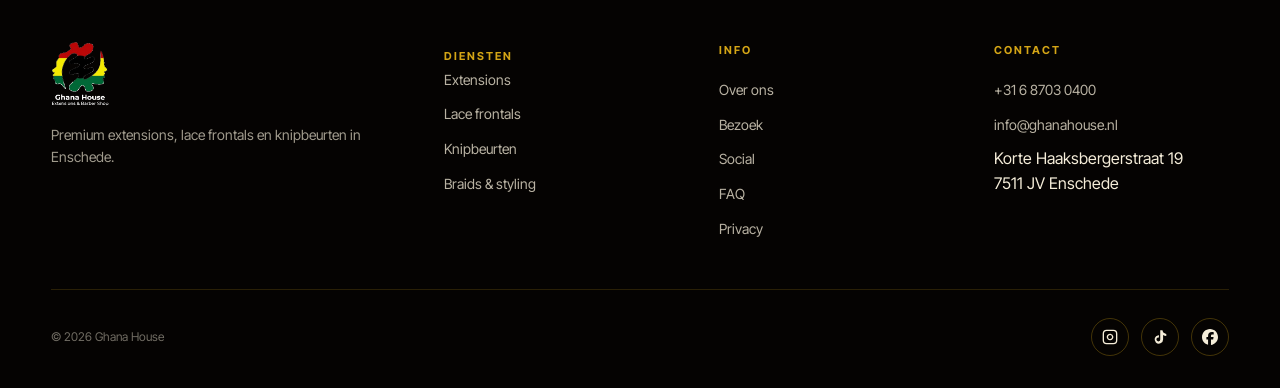
==== commit 635ff60f: "Site: v6 Apple/Google-kwaliteitslaag over alle pagina's Spring-feedback op knoppen, elevation-systee" ====
--- a/about.html
+++ b/about.html
@@ -20,7 +20,7 @@
   <meta name="twitter:title" content="Over ons — Ghana House" />
   <meta name="twitter:description" content="Het verhaal van Ghana House — Victoria's reis van Accra naar Enschede. Ghanees vakmanschap in Twente." />
   <meta name="twitter:image" content="https://ghanahouse.nl/logo.png" />
-  <link rel="stylesheet" href="styles.css?v=5" />
+  <link rel="stylesheet" href="styles.css?v=6" />
 </head>
 <body>
   <a class="skip-link" href="#main"><span data-lang="nl">Naar inhoud</span><span data-lang="en">Skip to content</span></a>
@@ -232,6 +232,6 @@
 
 
   <script>document.getElementById('year').textContent = new Date().getFullYear();</script>
-  <script src="script.js?v=5"></script>
+  <script src="script.js?v=6"></script>
 </body>
 </html>
--- a/styles.css
+++ b/styles.css
@@ -1329,3 +1329,112 @@
   .fx-sheen-host:hover .fx-sheen::before { animation: none; }
   .gh-grain { display: none; }
 }
+
+/* ============================================================
+   v6 — "Alsof Apple & Google het bouwden" voor de hele site.
+   Zelfde kwaliteitslaag als de admin: spring-interacties,
+   elevation, hairlines, verfijnde formulieren en pickers.
+   Huisstijl (noir/cream/goud + vlag) blijft onaangetast.
+   ============================================================ */
+:root {
+  --elev-1: 0 1px 2px rgba(0,0,0,.25), 0 2px 8px rgba(0,0,0,.22);
+  --elev-2: 0 4px 14px rgba(0,0,0,.30), 0 12px 36px rgba(0,0,0,.28);
+  --hairline-gold: rgba(212,165,22,.18);
+  --ease-spring: cubic-bezier(.2,.8,.2,1);
+}
+@media (prefers-reduced-motion: no-preference) {
+  html { scroll-behavior: smooth; }
+}
+
+/* ---- Globaal: knoppen met spring-feedback (Apple) ---- */
+button, .btn { transition: transform .14s var(--ease-spring), box-shadow .2s var(--ease-spring), background .2s, color .2s, border-color .2s; }
+button:active, .btn:active { transform: scale(.97); }
+.btn { border-radius: var(--radius-pill); }
+a, button { -webkit-tap-highlight-color: transparent; }
+input:focus-visible, select:focus-visible, textarea:focus-visible, button:focus-visible, a:focus-visible {
+  outline: 2px solid var(--gold); outline-offset: 2px; border-radius: 4px;
+}
+
+/* ---- Navigatie: huidige pagina gemarkeerd (Google) ---- */
+.main-nav a.is-current { color: var(--gold-bright); }
+.main-nav a.is-current::after { transform: scaleX(1); }
+.mobile-menu .m-link.is-current { color: var(--gold-bright); }
+
+/* ---- Kaarten: consistente elevation + zachte lift ---- */
+.service-card, .shop-card, .review-card, .step-card, .info-tile {
+  box-shadow: var(--elev-1);
+  transition: transform .22s var(--ease-spring), box-shadow .22s var(--ease-spring), border-color .22s;
+}
+.service-card:hover, .shop-card:hover, .review-card:hover, .step-card:hover, .info-tile:hover {
+  box-shadow: var(--elev-2);
+}
+
+/* ---- FAQ: Apple-disclosure-kaarten i.p.v. kale lijst ---- */
+.faq-list { gap: 10px; }
+.faq-item {
+  border: 1px solid var(--hairline-gold);
+  border-bottom: 1px solid var(--hairline-gold);
+  border-radius: 14px;
+  padding: 0;
+  background: rgba(245,237,217,.025);
+  overflow: hidden;
+  transition: border-color .25s, background .25s, box-shadow .25s var(--ease-spring);
+}
+.faq-item:hover { border-color: rgba(212,165,22,.4); }
+.faq-item.open { background: rgba(245,237,217,.045); border-color: rgba(212,165,22,.45); box-shadow: var(--elev-1); }
+.faq-question { padding: 18px 20px; font-size: 18px; }
+.faq-question::after {
+  content: '';
+  width: 28px; height: 28px; flex-shrink: 0;
+  border-radius: 50%;
+  background: rgba(212,165,22,.12) url("data:image/svg+xml;charset=utf8,%3Csvg xmlns='http://www.w3.org/2000/svg' viewBox='0 0 24 24' fill='none' stroke='%23D4A516' stroke-width='2.4' stroke-linecap='round'%3E%3Cpath d='m6 9 6 6 6-6'/%3E%3C/svg%3E") center/14px no-repeat;
+  transition: transform .3s var(--ease-spring), background-color .25s;
+}
+.faq-item.open .faq-question::after { transform: rotate(180deg); background-color: rgba(212,165,22,.22); }
+.faq-answer { padding: 0 20px; transition: max-height .38s var(--ease-spring), padding .3s; }
+.faq-item.open .faq-answer { padding: 0 20px 18px; }
+
+/* ---- Boeken: kalender als Apple date-picker (ronde dagen) ---- */
+.bk-calendar { border-radius: 18px; box-shadow: var(--elev-1); }
+.bk-cal-day {
+  border-radius: 50%;
+  font-variant-numeric: tabular-nums;
+  transition: background .18s, color .18s, border-color .18s, transform .15s var(--ease-spring), box-shadow .18s;
+}
+.bk-cal-day:hover:not(.disabled):not(.other-month):not(.full) { transform: scale(1.08); }
+.bk-cal-day.selected {
+  transform: scale(1.08);
+  box-shadow: 0 4px 16px -4px rgba(212,165,22,.65);
+}
+.bk-cal-day.today { box-shadow: inset 0 0 0 1.5px var(--gold); }
+.bk-cal-day.today::after { display: none; }
+.bk-cal-nav { border-radius: 50%; }
+.bk-cal-nav:active { transform: scale(.92); }
+
+/* Tijden als pills met spring-feedback */
+.bk-time-btn {
+  border-radius: 999px !important;
+  font-variant-numeric: tabular-nums;
+  transition: transform .15s var(--ease-spring), background .18s, border-color .18s, color .18s, box-shadow .18s;
+}
+.bk-time-btn:hover:not(:disabled) { transform: translateY(-1px); box-shadow: var(--elev-1); }
+.bk-time-btn:active:not(:disabled) { transform: scale(.95); }
+.bk-time-btn.selected { box-shadow: 0 4px 14px -4px rgba(212,165,22,.6); font-weight: 800; }
+
+/* ---- Formulieren: rustiger velden, duidelijke focus ---- */
+.form-field input, .form-field select, .form-field textarea { border-radius: 12px; }
+.form-field input:focus, .form-field select:focus, .form-field textarea:focus {
+  box-shadow: 0 0 0 3px rgba(212,165,22,.18);
+}
+
+/* ---- Shop: filter-chips actief duidelijker, drawer-events ---- */
+.shop-filter { transition: transform .15s var(--ease-spring), background .2s, color .2s, border-color .2s; }
+.shop-filter:active { transform: scale(.95); }
+.shop-card-add:active { transform: scale(.94); }
+
+/* ---- Mobiel: grotere tap-targets op interactieve site-delen ---- */
+@media (max-width: 700px) {
+  .faq-question { min-height: 56px; }
+  .avail-slot { min-height: 44px; }
+  .main-nav a, .footer-col a { min-height: 32px; }
+}
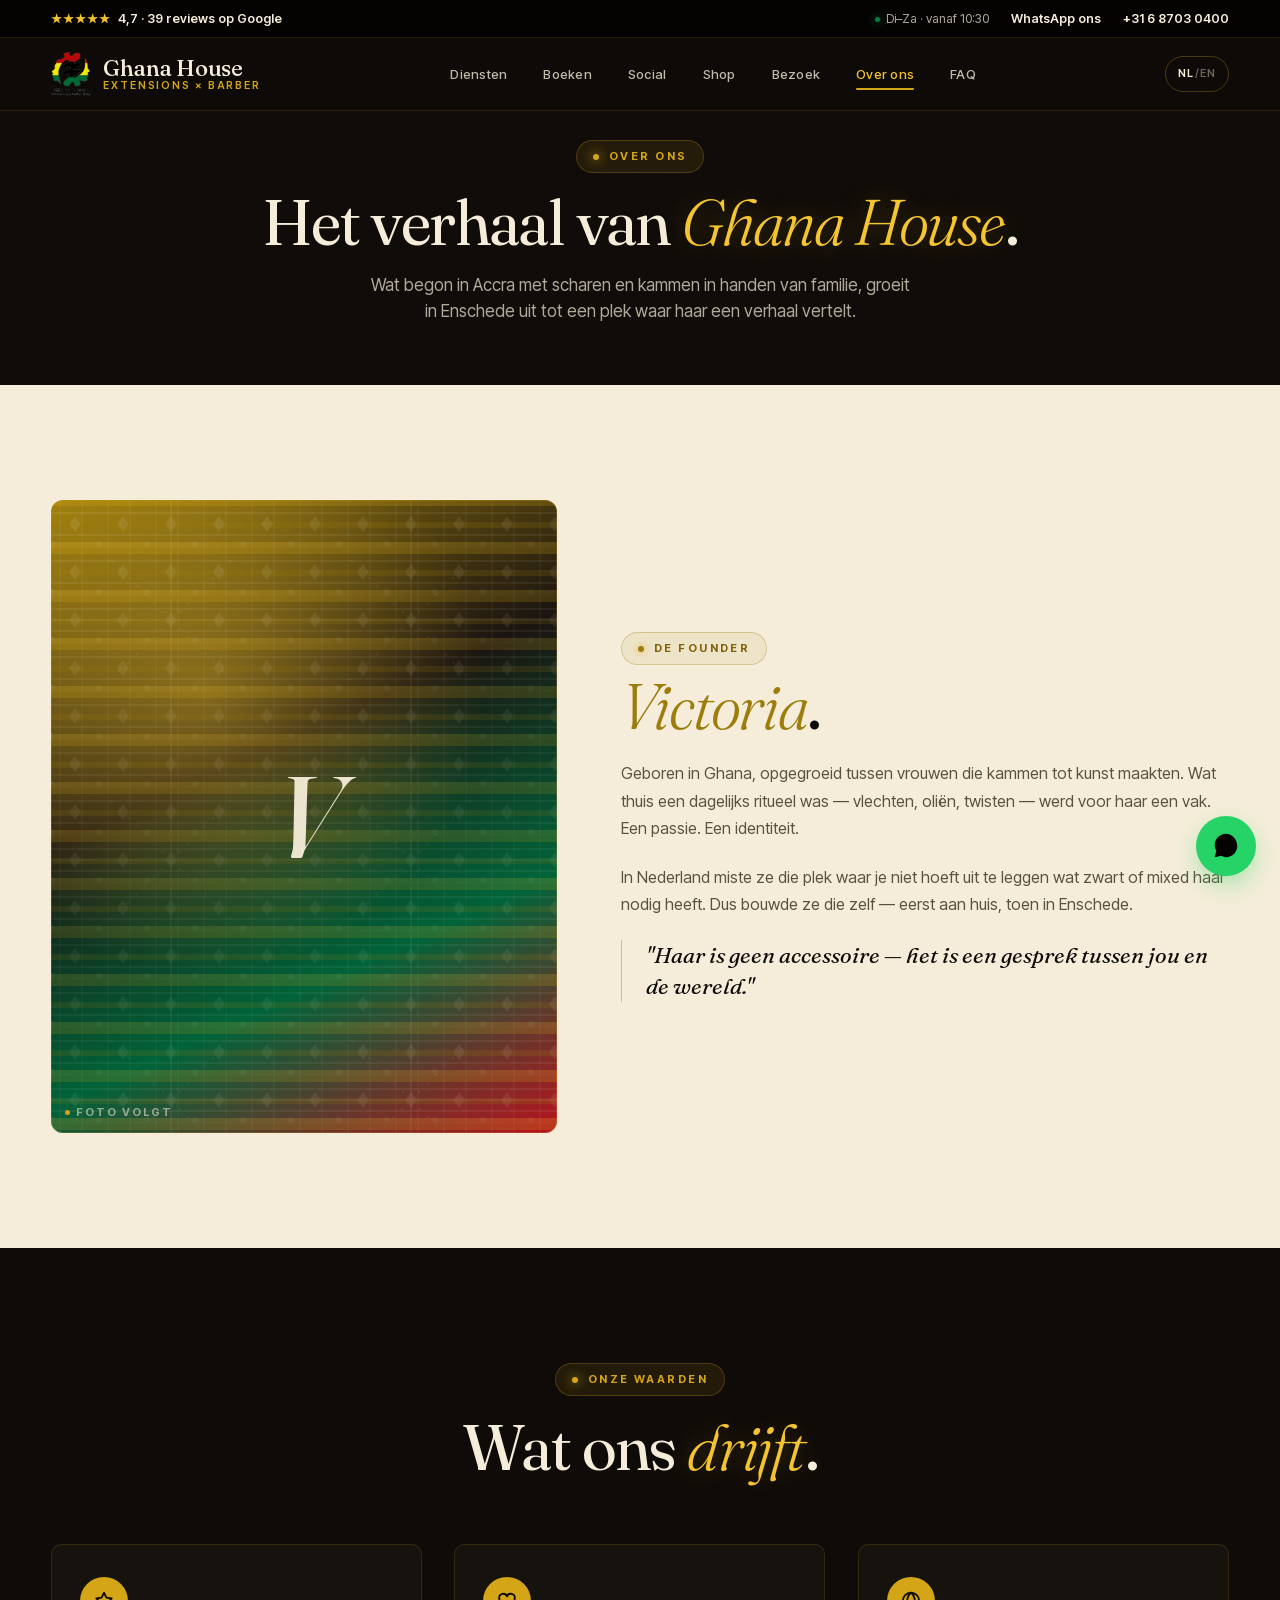
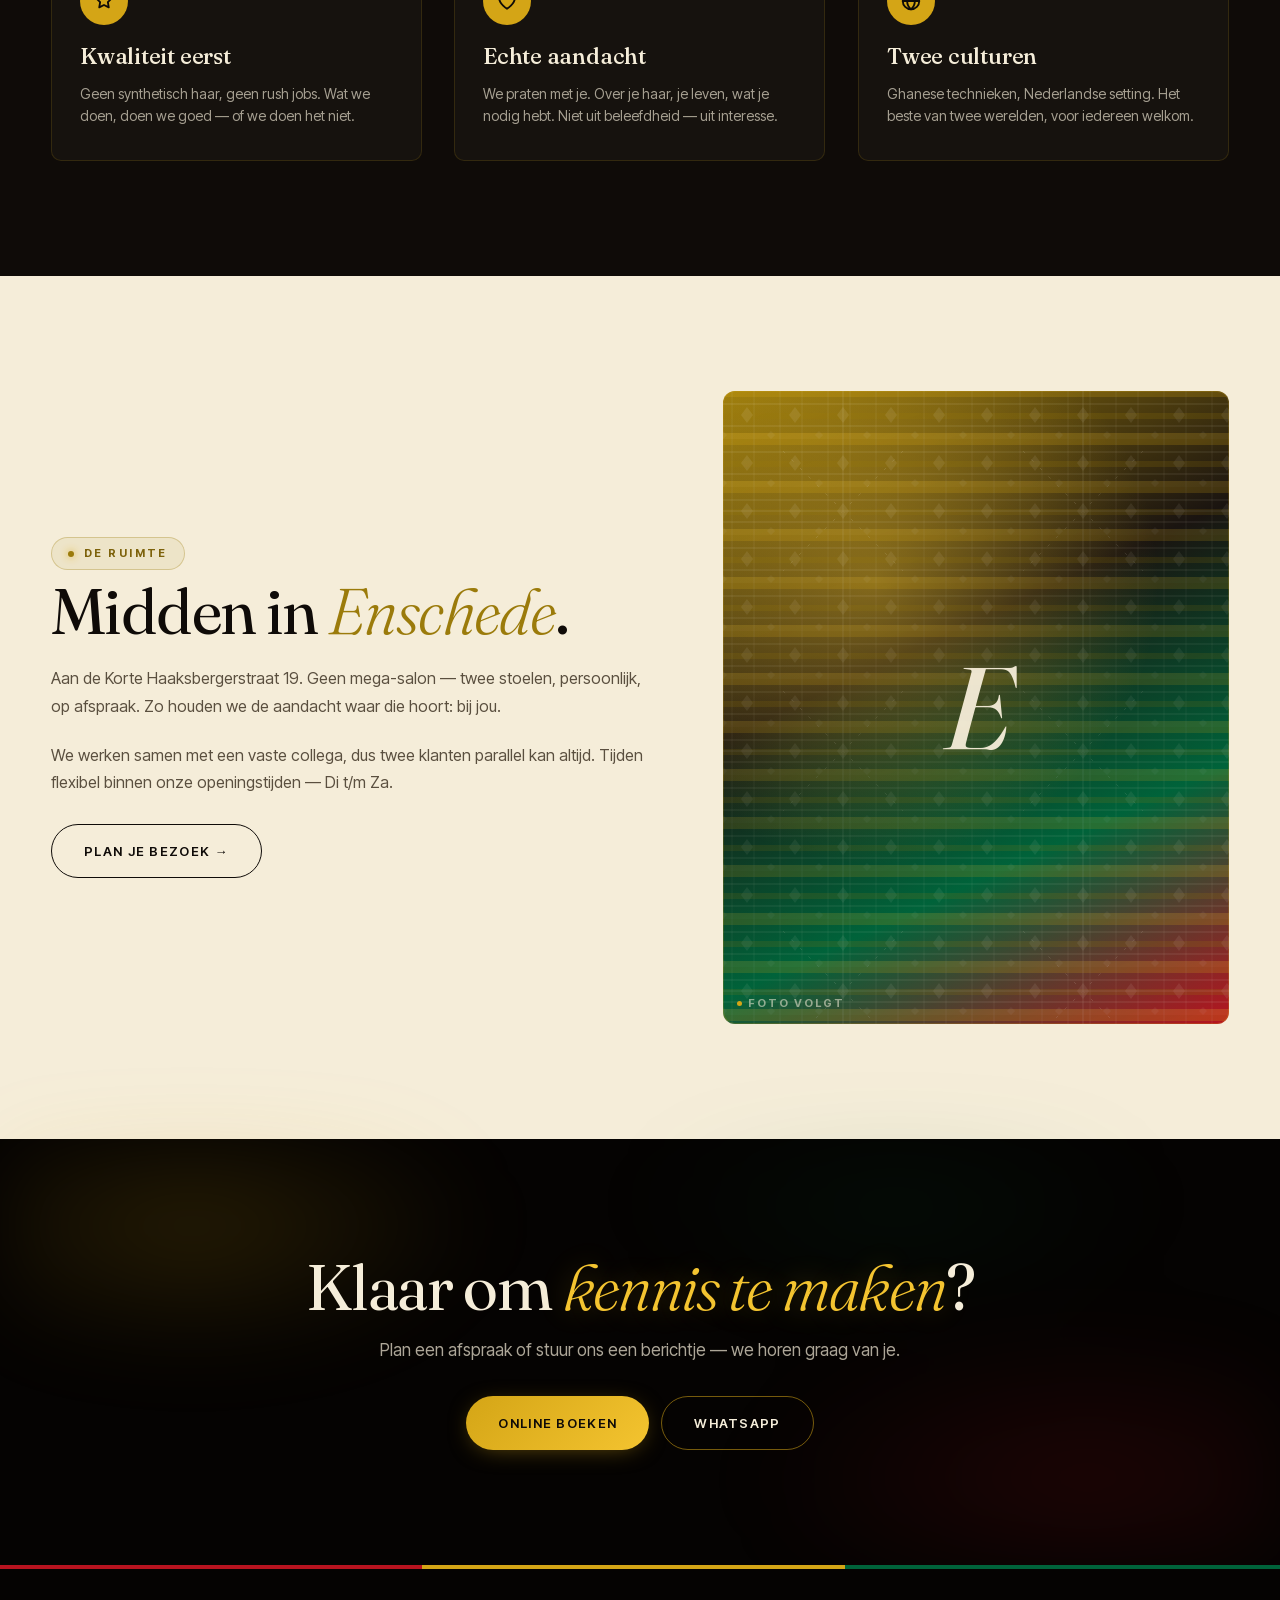
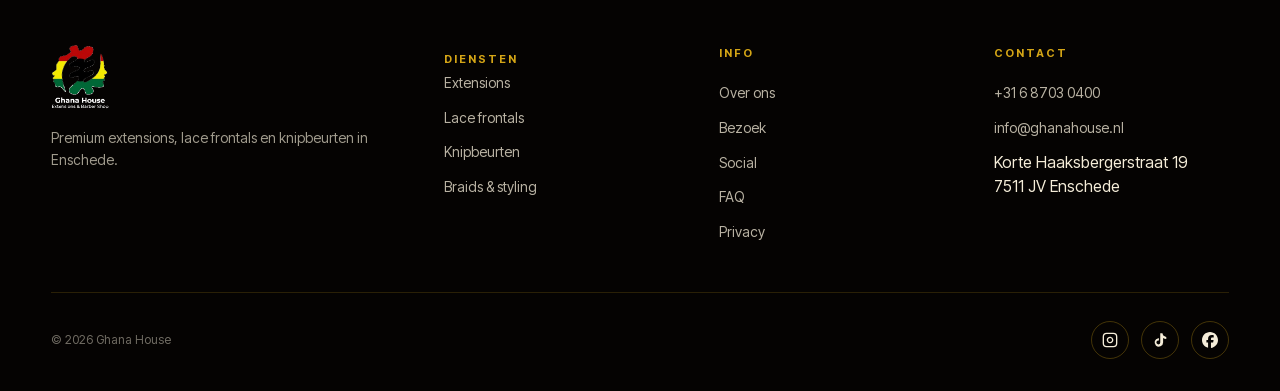
==== commit 87ce258d: "Site v7: Netlify security/cache headers, fonts zelf gehost, foto-slots zonder 404 + kente brand-art," ====
--- a/about.html
+++ b/about.html
@@ -13,14 +13,18 @@
   <meta property="og:title" content="Over ons — Ghana House" />
   <meta property="og:description" content="Het verhaal van Ghana House — Victoria's reis van Accra naar Enschede. Ghanees vakmanschap in Twente." />
   <meta property="og:url" content="https://ghanahouse.nl/about" />
-  <meta property="og:image" content="https://ghanahouse.nl/logo.png" />
+  <meta property="og:image" content="https://ghanahouse.nl/og.png" />
+  <meta property="og:image:width" content="1200" />
+  <meta property="og:image:height" content="630" />
   <meta property="og:locale" content="nl_NL" />
   <meta property="og:locale:alternate" content="en_GB" />
-  <meta name="twitter:card" content="summary" />
+  <meta name="twitter:card" content="summary_large_image" />
   <meta name="twitter:title" content="Over ons — Ghana House" />
   <meta name="twitter:description" content="Het verhaal van Ghana House — Victoria's reis van Accra naar Enschede. Ghanees vakmanschap in Twente." />
-  <meta name="twitter:image" content="https://ghanahouse.nl/logo.png" />
-  <link rel="stylesheet" href="styles.css?v=6" />
+  <meta name="twitter:image" content="https://ghanahouse.nl/og.png" />
+  <link rel="preload" href="fonts/fraunces-normal-latin.woff2" as="font" type="font/woff2" crossorigin />
+  <link rel="preload" href="fonts/intertight-normal-latin.woff2" as="font" type="font/woff2" crossorigin />
+  <link rel="stylesheet" href="styles.css?v=7" />
 </head>
 <body>
   <a class="skip-link" href="#main"><span data-lang="nl">Naar inhoud</span><span data-lang="en">Skip to content</span></a>
@@ -100,7 +104,8 @@
         <div class="story-grid">
           <div class="story-visual reveal">
             <!-- FOTO: photos/victoria.jpg verschijnt hier automatisch zodra toegevoegd. -->
-            <img class="visual-photo" src="photos/victoria.jpg" alt="Victoria — founder Ghana House" onerror="this.remove()" />
+            <!-- FOTO-SLOT: zodra photos/victoria.jpg bestaat, haal dit commentaar weg zodat de img-regel actief wordt:
+                 <img class="visual-photo" src="photos/victoria.jpg" alt="Victoria — founder Ghana House" loading="lazy" /> -->
             <div class="story-visual-text">V</div>
             <span class="visual-caption"><span data-lang="nl">Foto volgt</span><span data-lang="en">Photo coming</span></span>
           </div>
@@ -164,7 +169,8 @@
           </div>
           <div class="story-visual reveal reveal-delay-1">
             <!-- FOTO: photos/salon.jpg (de ruimte / interieur) verschijnt hier automatisch. -->
-            <img class="visual-photo" src="photos/salon.jpg" alt="Ghana House salon in Enschede" onerror="this.remove()" />
+            <!-- FOTO-SLOT: zodra photos/salon.jpg bestaat, haal dit commentaar weg zodat de img-regel actief wordt:
+                 <img class="visual-photo" src="photos/salon.jpg" alt="Ghana House salon in Enschede" loading="lazy" /> -->
             <div class="story-visual-text">E</div>
             <span class="visual-caption"><span data-lang="nl">Foto volgt</span><span data-lang="en">Photo coming</span></span>
           </div>
@@ -232,6 +238,6 @@
 
 
   <script>document.getElementById('year').textContent = new Date().getFullYear();</script>
-  <script src="script.js?v=6"></script>
+  <script src="script.js?v=7"></script>
 </body>
 </html>
--- a/styles.css
+++ b/styles.css
@@ -1,7 +1,62 @@
 /* ============================================================
    GHANA HOUSE v4 — Luxe / Editorial / Diagonal
    ============================================================ */
-@import url('https://fonts.googleapis.com/css2?family=Fraunces:ital,opsz,wght@0,9..144,300;0,9..144,400;0,9..144,500;0,9..144,600;0,9..144,700;1,9..144,400;1,9..144,500&family=Inter+Tight:wght@300;400;500;600;700;800&display=swap');
+/* Fonts zelf gehost (v7): geen requests naar Google, sneller + AVG-vriendelijk.
+   Bestanden in fonts/ — gedownload van Google Fonts (OFL-licentie). */
+/* Fraunces italic latin-ext */
+@font-face {
+  font-family: 'Fraunces';
+  font-style: italic;
+  font-weight: 300 700;
+  font-display: swap;
+  src: url(fonts/fraunces-italic-latin-ext.woff2) format('woff2');
+  unicode-range: U+0100-02BA, U+02BD-02C5, U+02C7-02CC, U+02CE-02D7, U+02DD-02FF, U+0304, U+0308, U+0329, U+1D00-1DBF, U+1E00-1E9F, U+1EF2-1EFF, U+2020, U+20A0-20AB, U+20AD-20C4, U+2113, U+2C60-2C7F, U+A720-A7FF;
+}
+/* Fraunces italic latin */
+@font-face {
+  font-family: 'Fraunces';
+  font-style: italic;
+  font-weight: 300 700;
+  font-display: swap;
+  src: url(fonts/fraunces-italic-latin.woff2) format('woff2');
+  unicode-range: U+0000-00FF, U+0131, U+0152-0153, U+02BB-02BC, U+02C6, U+02DA, U+02DC, U+0304, U+0308, U+0329, U+2000-206F, U+20AC, U+2122, U+2191, U+2193, U+2212, U+2215, U+FEFF, U+FFFD;
+}
+/* Fraunces normal latin-ext */
+@font-face {
+  font-family: 'Fraunces';
+  font-style: normal;
+  font-weight: 300 700;
+  font-display: swap;
+  src: url(fonts/fraunces-normal-latin-ext.woff2) format('woff2');
+  unicode-range: U+0100-02BA, U+02BD-02C5, U+02C7-02CC, U+02CE-02D7, U+02DD-02FF, U+0304, U+0308, U+0329, U+1D00-1DBF, U+1E00-1E9F, U+1EF2-1EFF, U+2020, U+20A0-20AB, U+20AD-20C4, U+2113, U+2C60-2C7F, U+A720-A7FF;
+}
+/* Fraunces normal latin */
+@font-face {
+  font-family: 'Fraunces';
+  font-style: normal;
+  font-weight: 300 700;
+  font-display: swap;
+  src: url(fonts/fraunces-normal-latin.woff2) format('woff2');
+  unicode-range: U+0000-00FF, U+0131, U+0152-0153, U+02BB-02BC, U+02C6, U+02DA, U+02DC, U+0304, U+0308, U+0329, U+2000-206F, U+20AC, U+2122, U+2191, U+2193, U+2212, U+2215, U+FEFF, U+FFFD;
+}
+/* Inter Tight normal latin-ext */
+@font-face {
+  font-family: 'Inter Tight';
+  font-style: normal;
+  font-weight: 300 800;
+  font-display: swap;
+  src: url(fonts/intertight-normal-latin-ext.woff2) format('woff2');
+  unicode-range: U+0100-02BA, U+02BD-02C5, U+02C7-02CC, U+02CE-02D7, U+02DD-02FF, U+0304, U+0308, U+0329, U+1D00-1DBF, U+1E00-1E9F, U+1EF2-1EFF, U+2020, U+20A0-20AB, U+20AD-20C4, U+2113, U+2C60-2C7F, U+A720-A7FF;
+}
+/* Inter Tight normal latin */
+@font-face {
+  font-family: 'Inter Tight';
+  font-style: normal;
+  font-weight: 300 800;
+  font-display: swap;
+  src: url(fonts/intertight-normal-latin.woff2) format('woff2');
+  unicode-range: U+0000-00FF, U+0131, U+0152-0153, U+02BB-02BC, U+02C6, U+02DA, U+02DC, U+0304, U+0308, U+0329, U+2000-206F, U+20AC, U+2122, U+2191, U+2193, U+2212, U+2215, U+FEFF, U+FFFD;
+}
 
 :root {
   --noir: #0F0B08; --noir-soft: #1A1410; --noir-deep: #050302;
@@ -182,8 +237,8 @@
 .hero-content { display: flex; flex-direction: column; gap: 28px; }
 .hero-content h1 { font-family: var(--font-display); font-size: clamp(48px, 9vw, 120px); line-height: 0.95; letter-spacing: -0.03em; font-weight: 400; margin: 0; color: var(--cream); }
 .hero-content h1 em { font-style: italic; font-weight: 300; color: var(--gold-bright); font-variation-settings: "opsz" 144; }
-.hero-content h1 .underline-flag { position: relative; display: inline-block; }
-.hero-content h1 .underline-flag::after { content: ''; position: absolute; left: 0; right: 0; bottom: 8px; height: 4px; background: linear-gradient(90deg, var(--red) 0%, var(--red) 33%, var(--gold) 33%, var(--gold) 66%, var(--green) 66%, var(--green) 100%); z-index: -1; opacity: 0.85; }
+.hero-content h1 .underline-flag { position: relative; display: inline-block; z-index: 0; }
+.hero-content h1 .underline-flag::after { content: ''; position: absolute; left: 0.02em; right: 0.02em; bottom: -0.06em; height: 0.07em; border-radius: 2px; background: linear-gradient(90deg, var(--red) 0%, var(--red) 33%, var(--gold) 33%, var(--gold) 66%, var(--green) 66%, var(--green) 100%); z-index: -1; opacity: 0.85; }
 .hero-lead { font-size: clamp(16px, 1.6vw, 19px); color: rgba(245, 237, 217, 0.78); max-width: 540px; line-height: 1.55; }
 .hero-actions { display: flex; gap: 12px; flex-wrap: wrap; margin-top: 8px; }
 .hero-stats { display: flex; gap: 36px; margin-top: 32px; padding-top: 28px; border-top: 1px solid rgba(212, 165, 22, 0.2); }
@@ -313,8 +368,8 @@
 .story-content > * + * { margin-top: 22px; }
 .story-content p { color: rgba(245, 237, 217, 0.75); line-height: 1.7; font-size: 16px; }
 .section-cream .story-content p { color: var(--neutral-700); }
-.story-quote { border-left: 3px solid var(--gold); padding-left: 24px; font-family: var(--font-display); font-style: italic; font-size: 22px; font-weight: 400; line-height: 1.4; color: var(--cream); }
-.section-cream .story-quote { color: var(--noir); }
+.story-quote { position: relative; border-left: 1px solid rgba(212,165,22,0.45); padding-left: 24px; font-family: var(--font-display); font-style: italic; font-size: 22px; font-weight: 400; line-height: 1.4; color: var(--cream); }
+.section-cream .story-quote { color: var(--noir); border-left-color: rgba(155,123,11,0.4); }
 
 /* FOOTER */
 .site-footer { background: var(--noir-deep); color: var(--cream); padding: 80px var(--gutter) 32px; position: relative; }
@@ -353,8 +408,10 @@
 .cookie-banner .cookie-decline { background: transparent; color: var(--cream); border: 1px solid rgba(245, 237, 217, 0.3); }
 
 /* SCROLL REVEALS */
-.reveal { opacity: 0; transform: translateY(28px); transition: opacity 0.7s cubic-bezier(0.25, 0.1, 0.25, 1), transform 0.7s cubic-bezier(0.25, 0.1, 0.25, 1); will-change: opacity, transform; }
+.reveal { transition: opacity 0.7s cubic-bezier(0.25, 0.1, 0.25, 1), transform 0.7s cubic-bezier(0.25, 0.1, 0.25, 1); will-change: opacity, transform; }
 .reveal.in { opacity: 1; transform: translateY(0); }
+/* v7: inhoud is standaard zichtbaar; alleen verborgen als JS de observer echt heeft gestart (html.js-reveal). */
+html.js-reveal .reveal:not(.in) { opacity: 0; transform: translateY(28px); }
 .reveal-delay-1 { transition-delay: 0.08s; }
 .reveal-delay-2 { transition-delay: 0.16s; }
 .reveal-delay-3 { transition-delay: 0.24s; }
@@ -1041,7 +1098,7 @@
 .review-stars { color: var(--gold-deep); letter-spacing: 2px; font-size: 16px; }
 .review-card p { color: var(--noir); font-size: 15.5px; line-height: 1.6; margin: 0; font-style: italic; }
 .review-who { display: flex; align-items: center; gap: 12px; margin-top: auto; }
-.review-av { width: 44px; height: 44px; border-radius: 50%; display: grid; place-items: center; color: var(--cream); font-family: var(--font-display); font-weight: 600; background: linear-gradient(140deg, var(--gold-deep), var(--red)); }
+.review-av { width: 44px; height: 44px; border-radius: 50%; display: grid; place-items: center; color: var(--noir-deep); font-family: var(--font-display); font-weight: 600; background: linear-gradient(140deg, var(--gold), var(--gold-bright)); box-shadow: 0 4px 14px -6px rgba(0,0,0,.6); }
 .review-who strong { display: block; font-family: var(--font-display); font-weight: 500; color: var(--noir); font-size: 15px; }
 .review-who small { color: var(--neutral-500); font-size: 12.5px; }
 
@@ -1271,16 +1328,14 @@
 }
 .section-noir > * { position: relative; z-index: 1; }
 
-/* Shimmer the gold emphasis words in section headings */
+/* Goud-accent in koppen (v7): massief, geen gradient-tekst; zachte gloed op donker */
 .section-title em {
-  background: linear-gradient(100deg, var(--gold-deep) 0%, var(--gold-bright) 40%, #fff3c9 50%, var(--gold-bright) 60%, var(--gold-deep) 100%);
-  background-size: 220% 100%;
-  -webkit-background-clip: text; background-clip: text;
-  -webkit-text-fill-color: transparent; color: transparent;
-  animation: goldSweep 7s ease-in-out infinite;
-}
-.section-cream .section-title em { filter: saturate(1.1) brightness(0.92); }
-@keyframes goldSweep { 0%,100% { background-position: 0% 50%; } 50% { background-position: 100% 50%; } }
+  color: var(--gold-bright);
+  -webkit-text-fill-color: currentColor;
+  background: none;
+  text-shadow: 0 0 28px rgba(244, 196, 48, 0.28);
+}
+.section-cream .section-title em { color: var(--gold-deep); text-shadow: none; }
 
 /* Richer hover on the main card families */
 .service-card, .shop-card, .review-card, .step-card, .gallery-item, .stat-cell {
@@ -1438,3 +1493,61 @@
   .avail-slot { min-height: 44px; }
   .main-nav a, .footer-col a { min-height: 32px; }
 }
+
+/* ============================================================
+   v7 — BRAND-ART FOTO-SLOTS · UTILITY-BAR MOBIEL · FONTS LOKAAL
+   Tot Victoria's foto's er zijn: kente-geïnspireerd geweven patroon
+   (art/kente-*.svg) over de bestaande gradients, monogram blijft.
+   ============================================================ */
+.hero-visual-inner::before,
+.story-visual::before,
+.g-tile-fallback::before {
+  content: ''; position: absolute; inset: 0; z-index: 1; pointer-events: none;
+  background-image: url(art/kente-gold.svg);
+  background-size: 240px 240px;
+  opacity: .55;
+  -webkit-mask-image: linear-gradient(160deg, rgba(0,0,0,.95) 0%, rgba(0,0,0,.55) 55%, rgba(0,0,0,.85) 100%);
+          mask-image: linear-gradient(160deg, rgba(0,0,0,.95) 0%, rgba(0,0,0,.55) 55%, rgba(0,0,0,.85) 100%);
+}
+.hero-visual-inner::before { background-image: url(art/kente-flag.svg); background-size: 300px 300px; opacity: .42; }
+.story-visual::before { background-image: url(art/kente-gold.svg); opacity: .5; }
+.g-tile-fallback { position: absolute; inset: 0; }
+.g-tile:nth-child(1) .g-tile-fallback::before { background-image: url(art/kente-gold.svg); }
+.g-tile:nth-child(2) .g-tile-fallback::before { background-image: url(art/kente-noir.svg); opacity: .7; }
+.g-tile:nth-child(3) .g-tile-fallback::before { background-image: url(art/kente-flag.svg); opacity: .45; }
+.g-tile:nth-child(4) .g-tile-fallback::before { background-image: url(art/kente-green.svg); }
+.g-tile-fallback svg { position: relative; z-index: 2; width: 44px; height: 44px; color: rgba(245,237,217,0.78); filter: drop-shadow(0 2px 10px rgba(0,0,0,.5)); }
+.g-tile-fallback::after { content: ''; position: absolute; inset: 0; z-index: 1; background: linear-gradient(180deg, transparent 45%, rgba(5,3,2,.72) 100%); pointer-events: none; }
+/* fijne gouden rand zodat de tegels als bewuste 'studio-kaarten' lezen, niet als lege boxen */
+.hero-visual, .story-visual, .g-tile { outline: 1px solid rgba(212,165,22,.22); outline-offset: -1px; }
+
+/* Utility-bar op mobiel: één regel, geen wrap */
+@media (max-width: 680px) {
+  .utility-bar-inner { gap: 12px; font-size: 12px; white-space: nowrap; justify-content: space-between; }
+  .u-rating { gap: 6px; }
+  .u-rating .u-stars { font-size: 11px; letter-spacing: .5px; }
+  .u-right { gap: 12px; }
+  .u-right a[href^="tel"] { display: none; }
+}
+@media (max-width: 380px) {
+  .u-rating .u-stars { display: none; }
+}
+
+/* Browser-oppervlakken in de huisstijl */
+::selection { background: rgba(212,165,22,.45); color: #fff; }
+.section-cream ::selection { background: rgba(155,123,11,.35); color: var(--noir); }
+
+/* v7 — toegankelijkheid: leesbare minimumgroottes en contrast (WCAG AA) */
+.eyebrow, .hero-stat-label, .hero-side-strip-label, .visual-caption,
+.service-card .service-method-badge, .workwith .ww-eyebrow, .shop-card-cat { font-size: 11px; }
+.brand-logo-text small { font-size: 10.5px; letter-spacing: 0.18em; }
+.section-cream .eyebrow { color: #7D620B; }                       /* 5.0:1 op cream */
+.section-cream .service-duration, .section-cream .form-field .hint,
+.section-cream .availability-help, .section-cream .bk-cal-weekdays > div,
+.review-who small { color: var(--neutral-700); }                   /* 7:1 op cream */
+/* WhatsApp-knoppen: donkere tekst op WhatsApp-groen (10:1 i.p.v. 2:1) */
+.btn-wa, .btn-wa:hover, .float-wa,
+.action-bar a[href*="wa.me"], .mobile-menu-foot a[href*="wa.me"] { color: var(--noir-deep); }
+@media (max-width: 480px) {
+  .eyebrow { letter-spacing: 0.12em; padding: 6px 12px; white-space: nowrap; }
+}
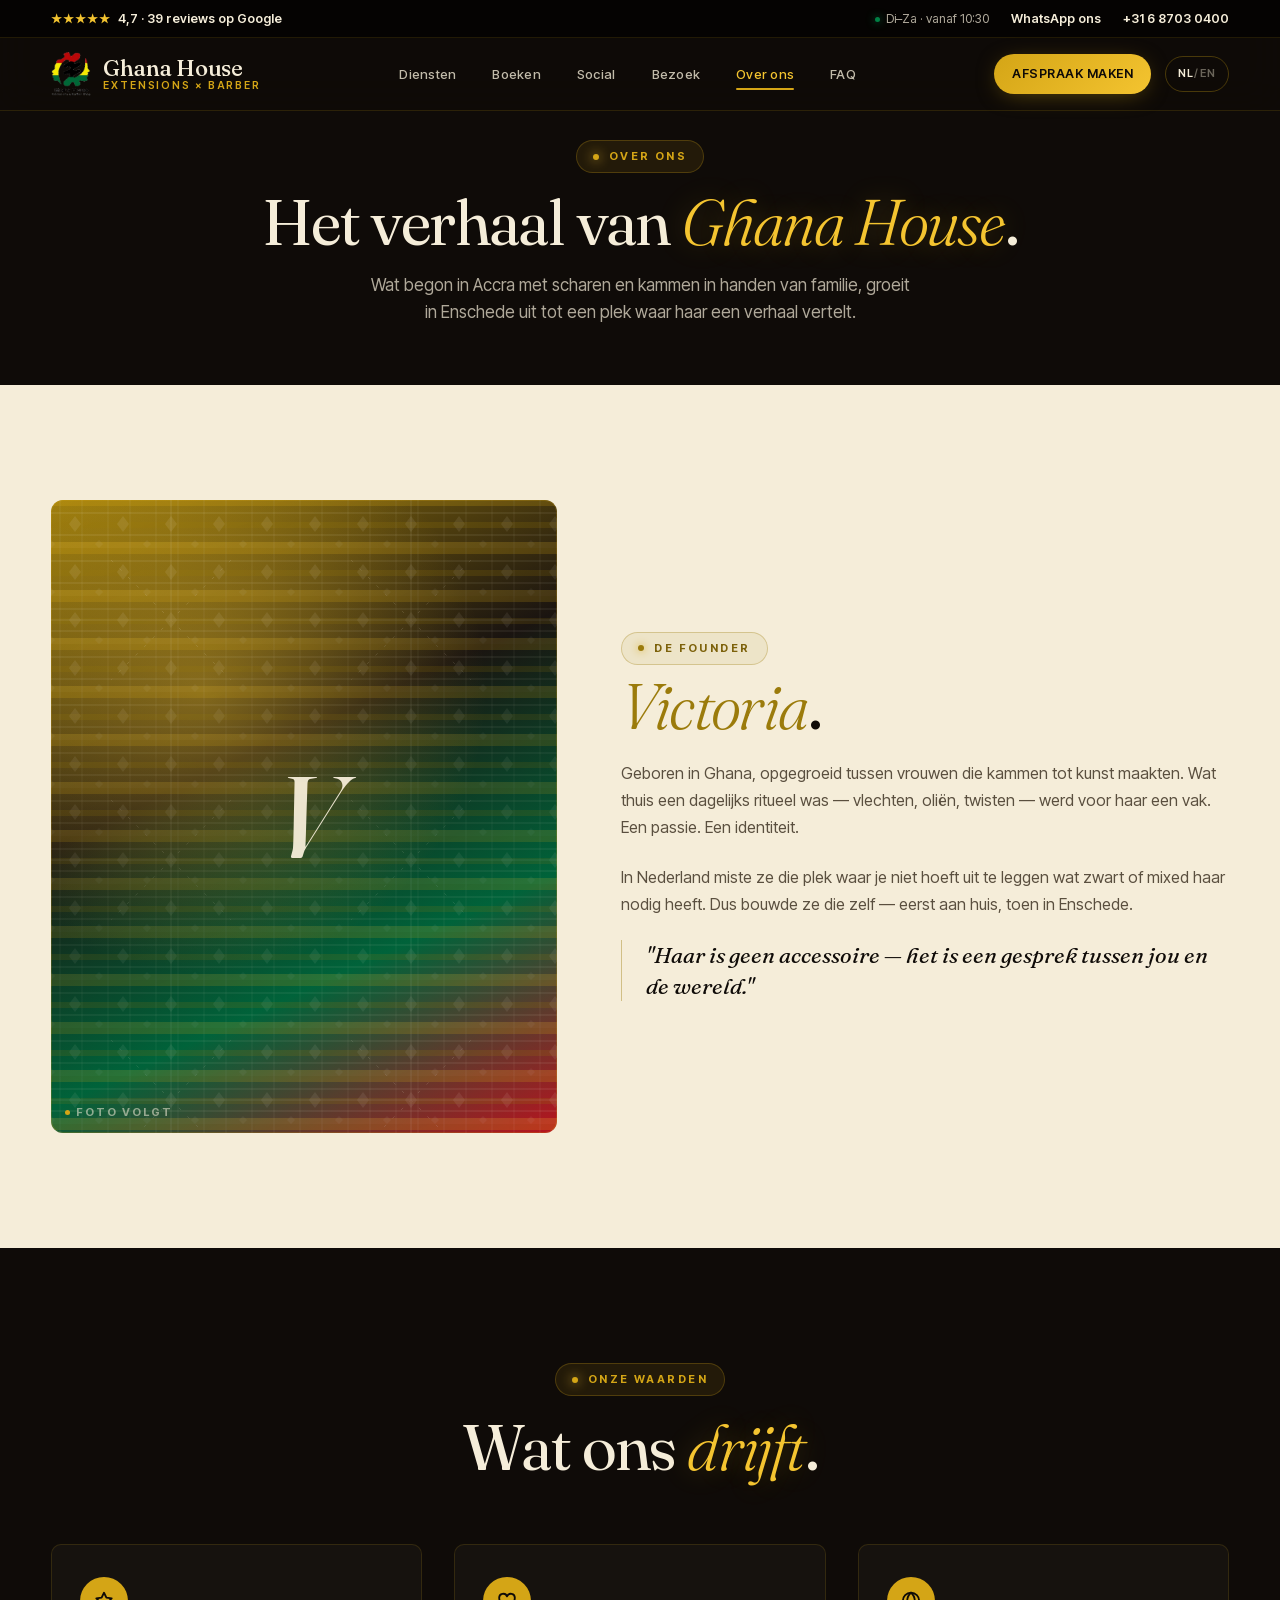
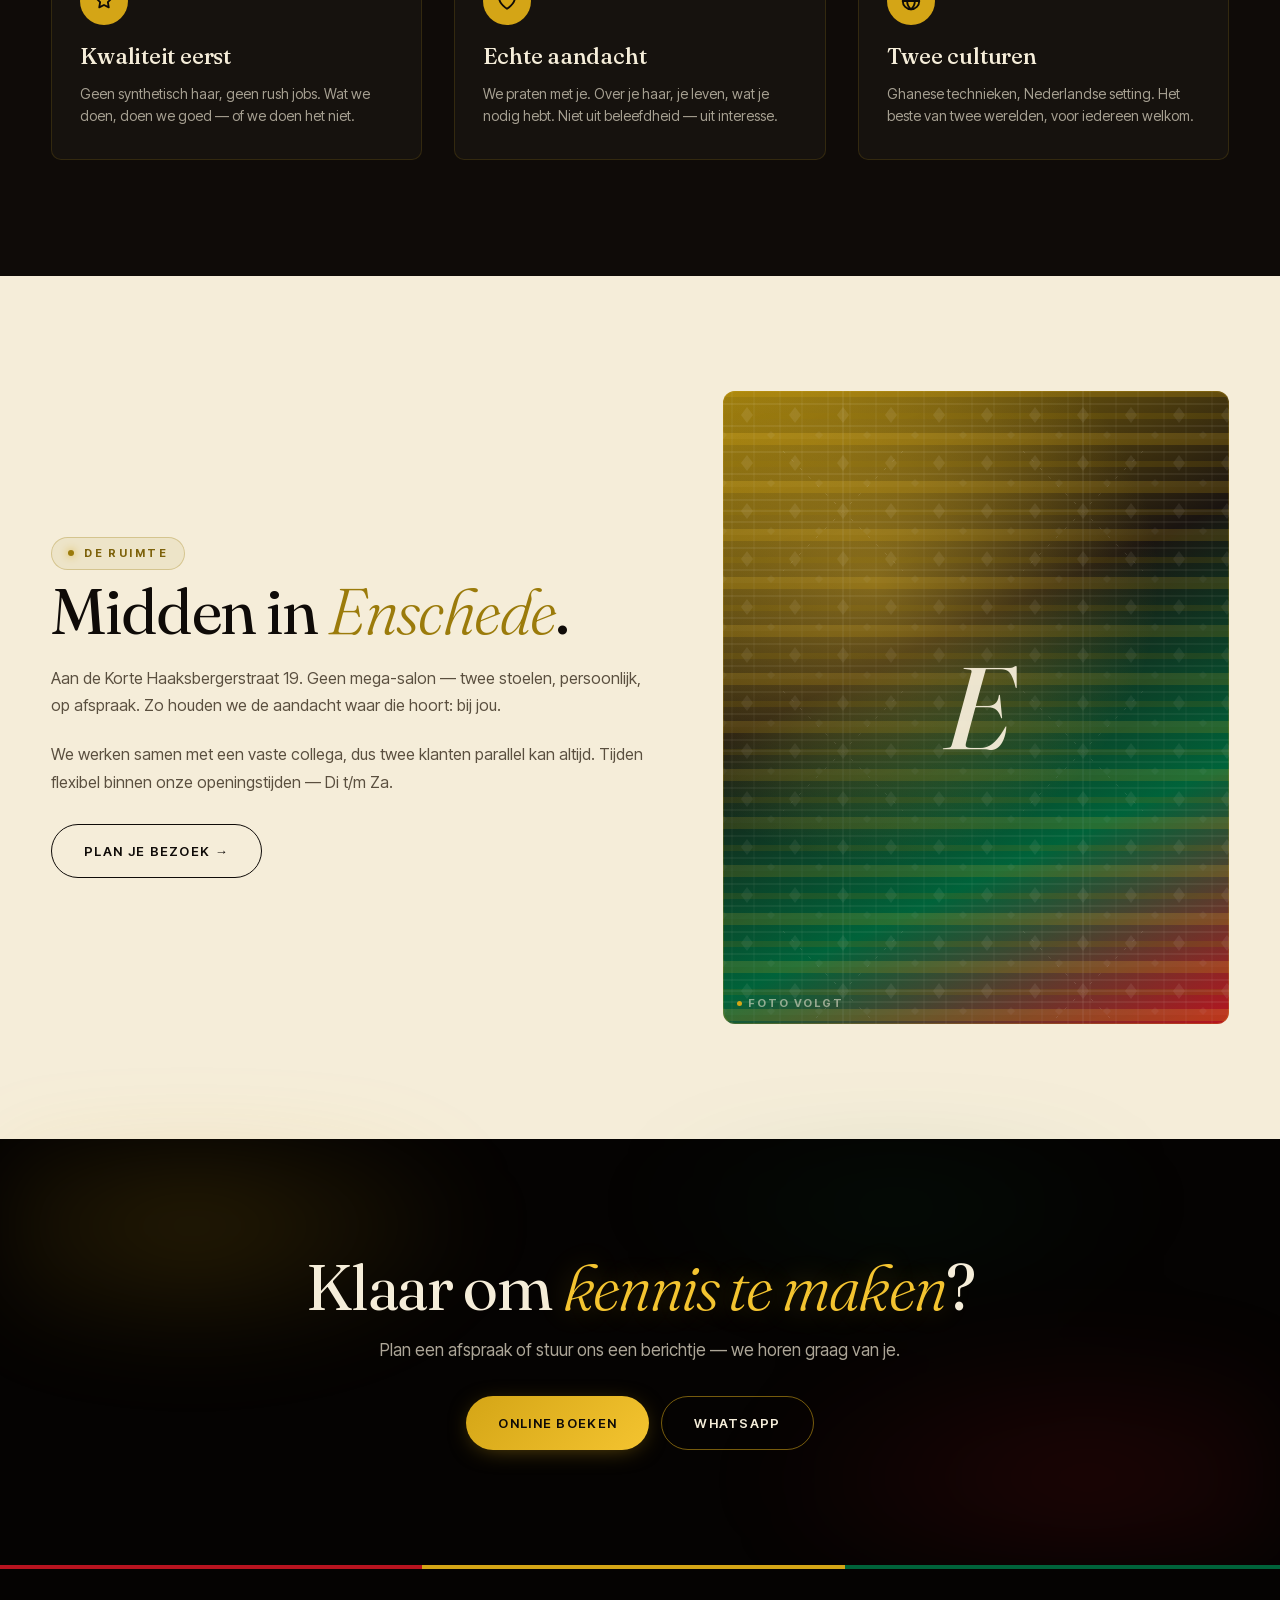
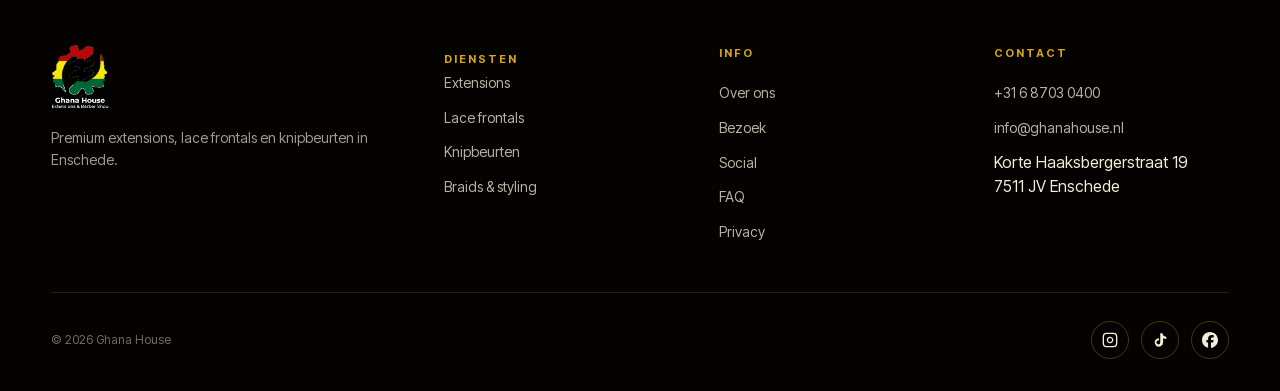
==== commit 9feebd87: "Site v8: rustige homepage langs de klantreis (11→6 blokken), WhatsApp primair, werk op plek 2, diens" ====
--- a/about.html
+++ b/about.html
@@ -24,7 +24,7 @@
   <meta name="twitter:image" content="https://ghanahouse.nl/og.png" />
   <link rel="preload" href="fonts/fraunces-normal-latin.woff2" as="font" type="font/woff2" crossorigin />
   <link rel="preload" href="fonts/intertight-normal-latin.woff2" as="font" type="font/woff2" crossorigin />
-  <link rel="stylesheet" href="styles.css?v=7" />
+  <link rel="stylesheet" href="styles.css?v=8" />
 </head>
 <body>
   <a class="skip-link" href="#main"><span data-lang="nl">Naar inhoud</span><span data-lang="en">Skip to content</span></a>
@@ -52,12 +52,12 @@
         <a href="/services"><span data-lang="nl">Diensten</span><span data-lang="en">Services</span></a>
         <a href="/booking"><span data-lang="nl">Boeken</span><span data-lang="en">Book</span></a>
         <a href="/social"><span data-lang="nl">Social</span><span data-lang="en">Social</span></a>
-        <a href="/shop">Shop</a>
         <a href="/visit"><span data-lang="nl">Bezoek</span><span data-lang="en">Visit</span></a>
         <a href="/about"><span data-lang="nl">Over ons</span><span data-lang="en">About</span></a>
         <a href="/faq">FAQ</a>
       </nav>
       <div class="header-actions">
+        <a href="#" data-wa="booking" target="_blank" rel="noopener" class="btn btn-gold header-cta"><span data-lang="nl">Afspraak maken</span><span data-lang="en">Book now</span></a>
         <button class="lang-toggle" type="button" id="langToggle" aria-label="Switch language"><span class="lang-nl">NL</span><span style="opacity:.4">/</span><span class="lang-en">EN</span></button>
         <button class="menu-toggle" type="button" id="menuToggle" aria-label="Open menu">
           <svg viewBox="0 0 24 24" fill="none" stroke="currentColor" stroke-width="2"><line x1="3" y1="6" x2="21" y2="6"/><line x1="3" y1="12" x2="21" y2="12"/><line x1="3" y1="18" x2="21" y2="18"/></svg>
@@ -74,7 +74,6 @@
       <a href="/services" class="m-link"><span data-lang="nl">Diensten</span><span data-lang="en">Services</span></a>
       <a href="/booking" class="m-link"><span data-lang="nl">Boeken</span><span data-lang="en">Book</span></a>
       <a href="/social" class="m-link"><span data-lang="nl">Social</span><span data-lang="en">Social</span></a>
-      <a href="/shop" class="m-link">Shop</a>
       <a href="/visit" class="m-link"><span data-lang="nl">Bezoek</span><span data-lang="en">Visit</span></a>
       <a href="/about" class="m-link"><span data-lang="nl">Over ons</span><span data-lang="en">About</span></a>
       <a href="/faq" class="m-link">FAQ</a>
@@ -224,10 +223,6 @@
       </div>
     </div>
   </footer>
-
-  <a href="#" data-wa="generic" target="_blank" rel="noopener" class="float-wa" aria-label="WhatsApp ons">
-    <svg viewBox="0 0 32 32" fill="currentColor"><path d="M16.003 3C9.382 3 4 8.383 4 15c0 2.124.555 4.193 1.61 6.014L4 28l7.18-1.586A11.94 11.94 0 0 0 16.003 28C22.624 28 28 22.617 28 16S22.624 3 16.003 3z"/></svg>
-  </a>
   <div class="action-bar">
     <a href="/booking" class="btn btn-gold"><span data-lang="nl">Online boeken</span><span data-lang="en">Book online</span></a>
     <a href="#" data-wa="generic" target="_blank" rel="noopener" class="btn btn-wa">
@@ -238,6 +233,6 @@
 
 
   <script>document.getElementById('year').textContent = new Date().getFullYear();</script>
-  <script src="script.js?v=7"></script>
+  <script src="script.js?v=8"></script>
 </body>
 </html>
--- a/styles.css
+++ b/styles.css
@@ -408,10 +408,10 @@
 .cookie-banner .cookie-decline { background: transparent; color: var(--cream); border: 1px solid rgba(245, 237, 217, 0.3); }
 
 /* SCROLL REVEALS */
-.reveal { transition: opacity 0.7s cubic-bezier(0.25, 0.1, 0.25, 1), transform 0.7s cubic-bezier(0.25, 0.1, 0.25, 1); will-change: opacity, transform; }
+.hero .reveal { transition: opacity 0.7s cubic-bezier(0.25, 0.1, 0.25, 1), transform 0.7s cubic-bezier(0.25, 0.1, 0.25, 1); }
 .reveal.in { opacity: 1; transform: translateY(0); }
 /* v7: inhoud is standaard zichtbaar; alleen verborgen als JS de observer echt heeft gestart (html.js-reveal). */
-html.js-reveal .reveal:not(.in) { opacity: 0; transform: translateY(28px); }
+html.js-reveal .hero .reveal:not(.in) { opacity: 0; transform: translateY(28px); }
 .reveal-delay-1 { transition-delay: 0.08s; }
 .reveal-delay-2 { transition-delay: 0.16s; }
 .reveal-delay-3 { transition-delay: 0.24s; }
@@ -1310,8 +1310,6 @@
 }
 
 /* Living hero glows — drift the existing radial blobs */
-.hero::before { animation: auroraDriftA 16s ease-in-out infinite alternate; }
-.hero::after  { animation: auroraDriftB 22s ease-in-out infinite alternate; }
 @keyframes auroraDriftA { from { transform: translate(0,0) scale(1); } to { transform: translate(8%, 6%) scale(1.18); } }
 @keyframes auroraDriftB { from { transform: translate(0,0) scale(1); } to { transform: translate(-7%, -5%) scale(1.22); } }
 
@@ -1324,7 +1322,6 @@
     radial-gradient(45% 60% at 85% 80%, rgba(184,19,31,0.14) 0%, transparent 60%),
     radial-gradient(35% 45% at 70% 15%, rgba(0,99,58,0.10) 0%, transparent 60%);
   filter: blur(40px);
-  animation: auroraDriftA 20s ease-in-out infinite alternate;
 }
 .section-noir > * { position: relative; z-index: 1; }
 
@@ -1551,3 +1548,81 @@
 @media (max-width: 480px) {
   .eyebrow { letter-spacing: 0.12em; padding: 6px 12px; white-space: nowrap; }
 }
+
+/* ============================================================
+   v8 — RUSTIGE HOMEPAGE LANGS DE KLANTREIS
+   Oriënteren → werk zien → vergelijken → vertrouwen → kopen → terugkomen.
+   Eén bewuste entree-animatie (hero), verder statisch.
+   ============================================================ */
+.hero-calm .hero-inner { padding-right: var(--gutter); }
+.hero-calm { min-height: auto; padding-top: clamp(140px, 18vh, 200px); padding-bottom: clamp(56px, 8vw, 96px); }
+.hero-calm .hero-content { gap: 24px; }
+.hero-calm .hero-lead { max-width: 520px; }
+.hero-rating { display: inline-flex; align-items: center; gap: 10px; margin-top: 4px; font-size: 14px; color: rgba(245,237,217,0.78); font-weight: 500; width: fit-content; }
+.hero-rating .hr-stars { color: var(--gold-bright); letter-spacing: 1px; font-size: 13px; }
+.hero-rating:hover { color: var(--gold-bright); }
+.hero-calm .hero-visual { max-width: 440px; justify-self: end; }
+@media (max-width: 980px) { .hero-calm .hero-visual { max-width: 100%; justify-self: stretch; aspect-ratio: 4/3; } }
+
+.section-tight { padding-top: clamp(40px, 6vw, 80px); }
+.section-head.row { display: flex; align-items: flex-end; justify-content: space-between; gap: 24px; flex-wrap: wrap; margin-bottom: 36px; }
+.section-head.row .section-title { margin: 0; }
+.link-arrow { display: inline-flex; align-items: center; gap: 8px; font-size: 14px; font-weight: 600; color: var(--gold); padding-bottom: 6px; border-bottom: 1px solid rgba(212,165,22,0.35); transition: color .2s, border-color .2s; }
+.link-arrow:hover { color: var(--gold-bright); border-color: var(--gold-bright); }
+.section-cream .link-arrow { color: var(--gold-deep); border-color: rgba(155,123,11,0.4); }
+.gallery-grid .g-tile-label { font-size: 13px; }
+
+/* Dienstenlijst */
+.svc-list { display: flex; flex-direction: column; border-top: 1px solid rgba(15,11,8,0.14); margin-top: 8px; }
+.svc-row { display: grid; grid-template-columns: 1.6fr 0.8fr 0.9fr auto; align-items: center; gap: 18px; padding: 18px 10px; border-bottom: 1px solid rgba(15,11,8,0.12); color: var(--noir); transition: background .2s, padding-left .25s var(--ease); border-radius: 6px; }
+.svc-row:hover { background: rgba(212,165,22,0.09); padding-left: 16px; }
+.svc-name { font-family: var(--font-display); font-size: 20px; font-weight: 500; letter-spacing: -0.01em; }
+.svc-dur, .svc-price { font-size: 14px; color: var(--neutral-700); }
+.svc-price { font-weight: 600; color: var(--noir); }
+.svc-route { font-size: 11px; letter-spacing: 0.08em; text-transform: uppercase; font-weight: 700; padding: 6px 10px; border-radius: var(--radius-pill); white-space: nowrap; }
+.svc-route.wa { background: rgba(0,99,58,0.10); color: var(--green); }
+.svc-route.online { background: rgba(155,123,11,0.12); color: #7D620B; }
+.svc-note { margin: 28px 0 0; font-size: 15px; color: var(--neutral-700); line-height: 1.6; }
+.svc-note a { color: var(--gold-deep); font-weight: 600; border-bottom: 1px solid rgba(155,123,11,0.4); }
+@media (max-width: 680px) {
+  .svc-row { grid-template-columns: 1fr auto; grid-template-areas: "name route" "meta route"; gap: 6px 14px; padding: 16px 6px; }
+  .svc-name { grid-area: name; font-size: 18px; }
+  .svc-dur { grid-area: meta; }
+  .svc-price { grid-area: meta; justify-self: end; display: none; }
+  .svc-route { grid-area: route; align-self: center; }
+}
+
+/* Boekroutes */
+.route-grid { display: grid; grid-template-columns: 1.15fr 1fr; gap: 18px; margin-top: 8px; }
+.route-card { display: flex; flex-direction: column; gap: 14px; padding: 32px 30px; border-radius: var(--radius-lg); background: var(--cream-soft); border: 1px solid rgba(15,11,8,0.10); color: var(--noir); box-shadow: 0 18px 40px -28px rgba(15,11,8,0.35); transition: transform .3s var(--ease), box-shadow .3s var(--ease), border-color .2s; }
+.route-card:hover { transform: translateY(-3px); box-shadow: 0 26px 50px -28px rgba(15,11,8,0.45); border-color: rgba(212,165,22,0.5); }
+.route-card.primary { background: var(--noir); color: var(--cream); border-color: rgba(212,165,22,0.3); }
+.route-card.primary p { color: rgba(245,237,217,0.78); }
+.route-card h3 { font-family: var(--font-display); font-size: 28px; font-weight: 500; letter-spacing: -0.02em; margin: 0; }
+.route-card p { margin: 0; font-size: 15.5px; line-height: 1.6; color: var(--neutral-700); flex: 1; }
+.route-tag { font-size: 11px; letter-spacing: 0.1em; text-transform: uppercase; font-weight: 700; color: #7D620B; }
+.route-card.primary .route-tag { color: var(--gold); }
+.route-card .btn { align-self: flex-start; margin-top: 6px; pointer-events: none; }
+@media (max-width: 760px) { .route-grid { grid-template-columns: 1fr; } .route-card { padding: 26px 22px; } .route-card h3 { font-size: 24px; } }
+
+/* Bezoek */
+.visit-band { display: grid; grid-template-columns: 1.1fr 1fr; gap: 48px; align-items: start; }
+.visit-band .section-title { margin: 0 0 14px; }
+.visit-facts { margin: 0; display: grid; grid-template-columns: 1fr 1fr; gap: 26px 32px; padding-top: 10px; }
+.visit-facts dt { font-size: 11px; letter-spacing: 0.14em; text-transform: uppercase; font-weight: 700; color: var(--gold); margin-bottom: 8px; }
+.visit-facts dd { margin: 0; font-size: 16px; line-height: 1.5; color: var(--cream); }
+.visit-facts dd a { border-bottom: 1px solid rgba(212,165,22,0.35); transition: color .2s, border-color .2s; }
+.visit-facts dd a:hover { color: var(--gold-bright); border-color: var(--gold-bright); }
+.visit-more { margin: 44px 0 0; padding-top: 24px; border-top: 1px solid rgba(212,165,22,0.18); font-size: 14.5px; color: rgba(245,237,217,0.7); }
+.visit-more a { color: var(--gold); font-weight: 600; }
+.visit-more a:hover { color: var(--gold-bright); }
+@media (max-width: 860px) { .visit-band { grid-template-columns: 1fr; gap: 28px; } }
+@media (max-width: 480px) { .visit-facts { grid-template-columns: 1fr; gap: 20px; } }
+
+.hero-trust { list-style: none; margin: 2px 0 0; padding: 0; display: flex; flex-wrap: wrap; gap: 6px 18px; font-size: 13px; color: rgba(245,237,217,0.6); }
+.hero-trust li { display: inline-flex; align-items: center; gap: 8px; }
+.hero-trust li::before { content: ''; width: 4px; height: 4px; border-radius: 50%; background: var(--gold); opacity: .8; }
+
+/* Vaste afspraak-knop in de header (desktop); mobiel heeft de sticky actiebalk */
+.header-cta { padding: 10px 18px; font-size: 12.5px; letter-spacing: 0.04em; margin-right: 4px; }
+@media (max-width: 980px) { .header-cta { display: none; } }
